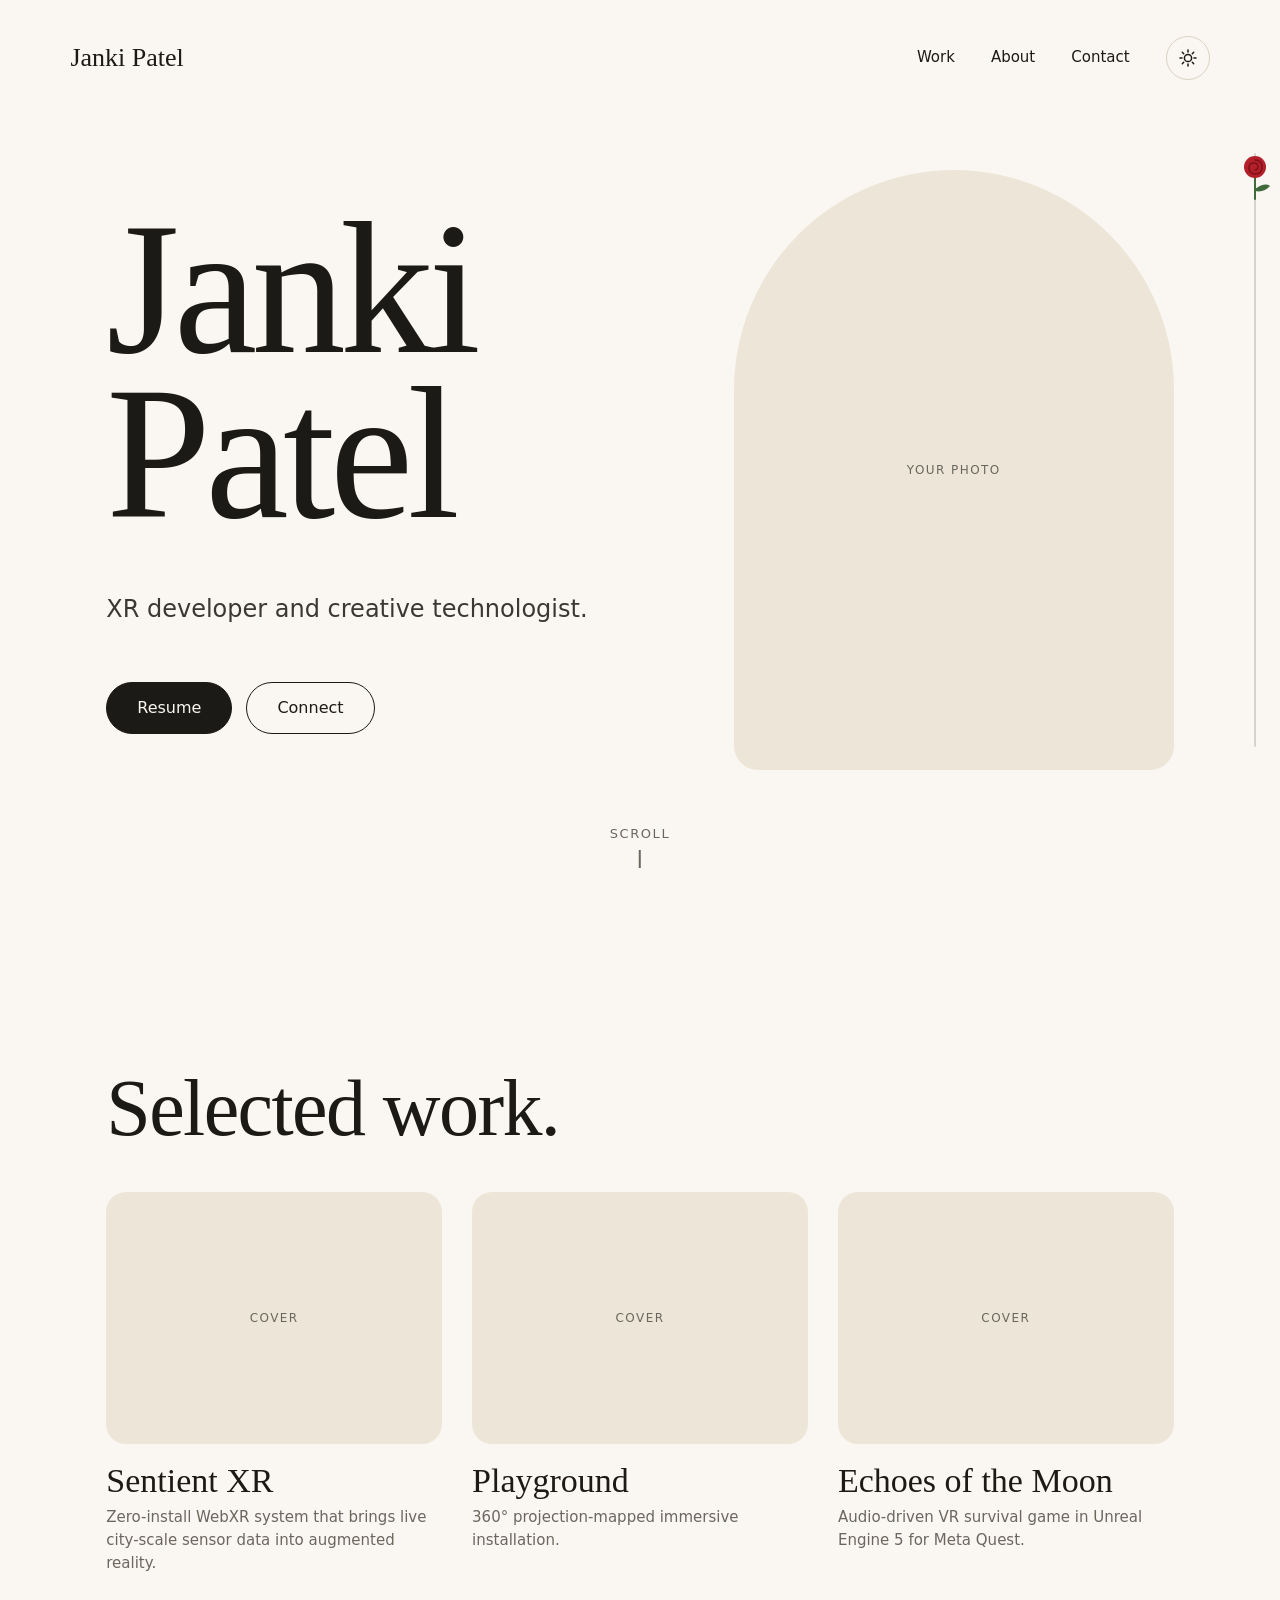
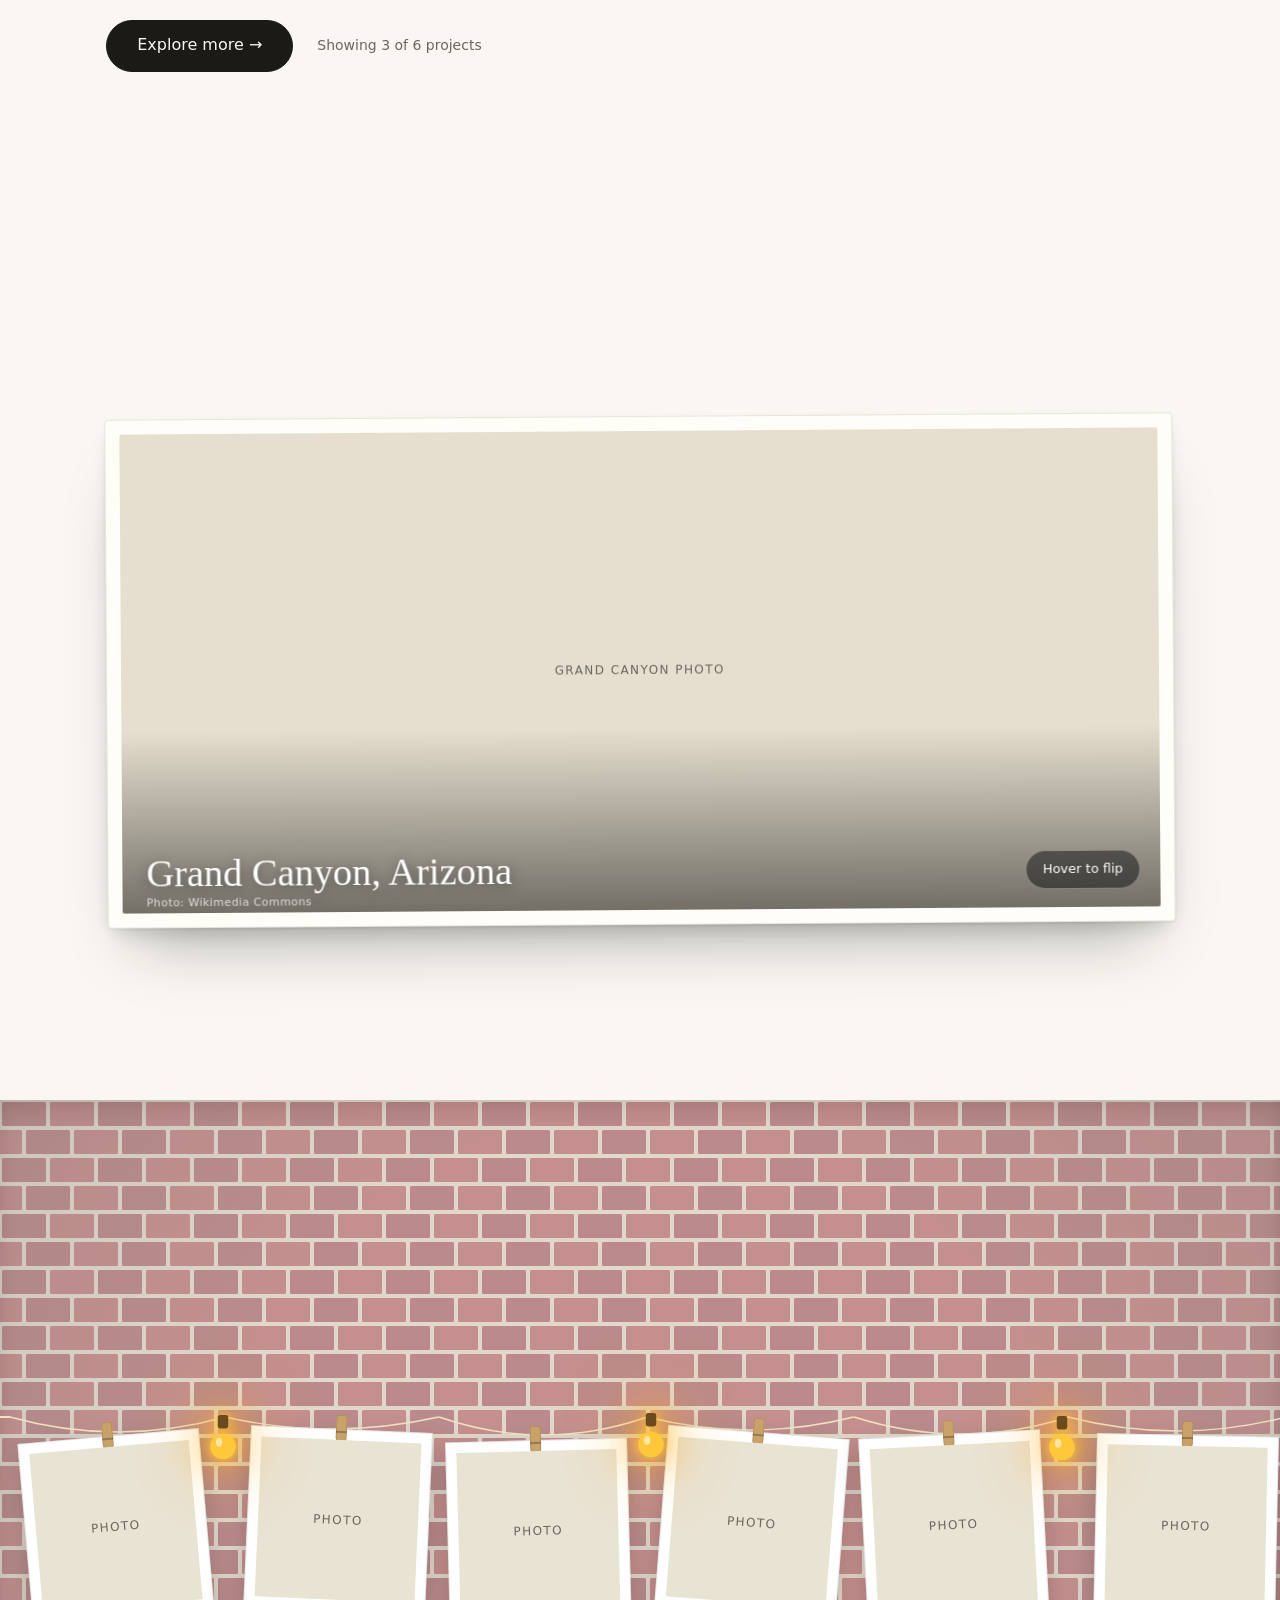
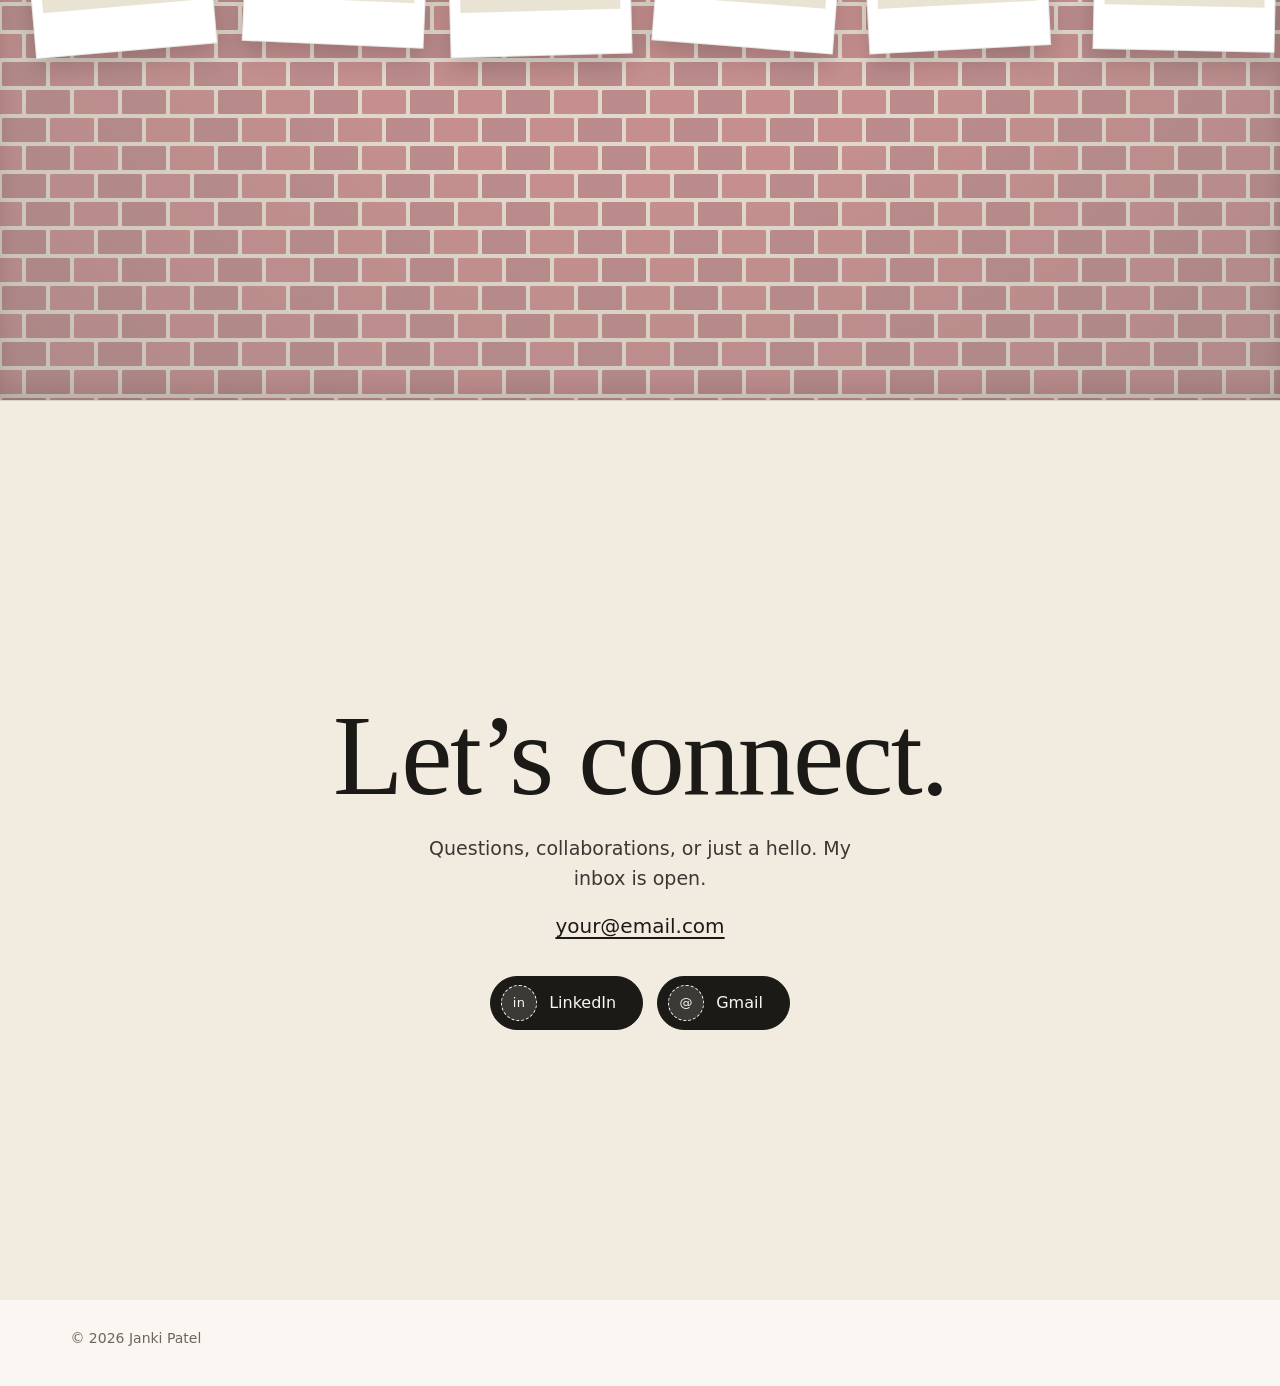
==== index.html @ 687af1cd "Portfolio v1: themes, work, about with experience timeline, contact" ====
<!doctype html>
<html lang="en" class="home-root">
<head>
<meta charset="utf-8">
<meta name="viewport" content="width=device-width, initial-scale=1">
<title>Janki Patel | XR developer and creative technologist</title>
<meta name="description" content="Janki Patel is an XR developer and creative technologist. Selected work in WebXR, AR, VR and immersive installations.">
<meta name="theme-color" content="#FAF7F2">
<meta name="color-scheme" content="light dark">
<meta http-equiv="Content-Security-Policy" content="default-src 'self'; script-src 'self' 'sha256-L0vLn8XIhZDRpUTTY1UAx1QXcjI+GWsI21G0WB/5Mg4='; style-src 'self' 'unsafe-inline' https://fonts.googleapis.com; font-src https://fonts.gstatic.com; img-src 'self' data: https://commons.wikimedia.org https://upload.wikimedia.org; connect-src 'self'; media-src 'self'; object-src 'none'; base-uri 'none'; form-action 'none'">
<meta name="referrer" content="strict-origin-when-cross-origin">
<meta name="robots" content="index, follow, noai, noimageai">
<meta property="og:type" content="website">
<meta property="og:title" content="Janki Patel | XR developer and creative technologist">
<meta property="og:description" content="Janki Patel is an XR developer and creative technologist. Selected work in WebXR, AR, VR and immersive installations.">
<link rel="icon" href="assets/favicon.svg" type="image/svg+xml">
<script>document.documentElement.classList.add('js');try{var t=localStorage.getItem('theme');if(!t)t=matchMedia('(prefers-color-scheme: dark)').matches?'dark':'light';document.documentElement.dataset.theme=t}catch(e){document.documentElement.dataset.theme='light'}</script>
<link rel="preconnect" href="https://fonts.googleapis.com"><link rel="preconnect" href="https://fonts.gstatic.com" crossorigin><link href="https://fonts.googleapis.com/css2?family=Inter:wght@400;500&family=Instrument+Serif:ital@0;1&display=swap" rel="stylesheet">
<link rel="stylesheet" href="css/tokens.css">
<link rel="stylesheet" href="css/base.css">
<link rel="stylesheet" href="css/pages.css">
<link rel="stylesheet" href="css/responsive.css">
</head>
<body class="home-page">
<a class="skip-link" href="#main">Skip to content</a>
<header class="site-header">
  <a class="wordmark wordmark-hide" href="#top">Janki Patel</a>
  <div class="header-right">
    <nav class="nav-links" aria-label="Primary">
      <a href="#work" data-section="work">Work</a>
      <a href="#about" data-section="about">About</a>
      <a href="#contact" data-section="contact">Contact</a>
    </nav>
    <button class="theme-toggle" type="button" data-theme-toggle aria-label="Switch to dark theme"><svg class="i-sun" aria-hidden="true" width="20" height="20" viewBox="0 0 20 20" fill="none" stroke="currentColor" stroke-width="1.5" stroke-linecap="round"><circle cx="10" cy="10" r="3.6"/><path d="M10 2v2M10 16v2M2 10h2M16 10h2M4.3 4.3l1.4 1.4M14.3 14.3l1.4 1.4M4.3 15.7l1.4-1.4M14.3 5.7l1.4-1.4"/></svg><svg class="i-moon" aria-hidden="true" width="20" height="20" viewBox="0 0 20 20" fill="none" stroke="currentColor" stroke-width="1.5" stroke-linejoin="round"><path d="M15.5 12.2A6.6 6.6 0 0 1 7.8 4.5a6.6 6.6 0 1 0 7.7 7.7Z"/></svg></button>
  </div>
</header>
<main id="main">

  <section class="home" id="top">
    <h1 class="display reveal"><span>Janki</span><span>Patel</span></h1>
    <figure class="hero-photo arch ph reveal" data-label="Your photo" style="margin:0;--d:.15s">
      <img src="assets/images/home/portrait.jpg" alt="Portrait of Janki Patel" loading="lazy" decoding="async">
    </figure>
    <p class="tagline reveal" style="--d:.1s">XR developer and creative technologist.</p>
    <div class="actions reveal" style="--d:.2s">
      <a class="btn btn--solid" href="assets/resume.pdf">Resume</a>
      <a class="btn" href="#contact">Connect</a>
    </div>
    <a class="scroll-cue" href="#work" aria-label="Scroll to selected work">Scroll</a>
  </section>

  <section class="home-sec" id="work" aria-labelledby="work-title">
    <div class="reveal">
      <h2 id="work-title" class="display page-title">Selected work.</h2>
    </div>
    <div class="work-grid home-grid">
    <a class="card reveal" style="--d:0.0s" href="projects/sentient-xr.html" data-cat="xr web">
      <div class="card-media ph" data-label="Cover">
        <img src="assets/images/projects/sentient-xr/cover.jpg" alt="" loading="lazy" decoding="async">
        <span class="card-cta">View case study →</span>
      </div>
      <h2 class="card-title">Sentient XR</h2>
      <p class="card-desc">Zero-install WebXR system that brings live city-scale sensor data into augmented reality.</p>
    </a>
    <a class="card reveal" style="--d:0.08s" href="projects/playground.html" data-cat="installation xr">
      <div class="card-media ph" data-label="Cover">
        <img src="assets/images/projects/playground/cover.jpg" alt="" loading="lazy" decoding="async">
        <span class="card-cta">View case study →</span>
      </div>
      <h2 class="card-title">Playground</h2>
      <p class="card-desc">360° projection-mapped immersive installation.</p>
    </a>
    <a class="card reveal" style="--d:0.16s" href="projects/echoes-of-the-moon.html" data-cat="games xr">
      <div class="card-media ph" data-label="Cover">
        <img src="assets/images/projects/echoes-of-the-moon/cover.jpg" alt="" loading="lazy" decoding="async">
        <span class="card-cta">View case study →</span>
      </div>
      <h2 class="card-title">Echoes of the Moon</h2>
      <p class="card-desc">Audio-driven VR survival game in Unreal Engine 5 for Meta Quest.</p>
    </a>
    </div>
    <div class="sec-foot reveal">
      <a class="btn btn--solid" href="work.html">Explore more →</a>
      <span class="sec-note">Showing 3 of 6 projects</span>
    </div>
  </section>

  <section class="home-sec" id="about">
    <div class="reveal">
    <div class="flip" tabindex="0" aria-label="Postcard. Hover or press to flip it over.">
      <div class="flip-inner">
        <div class="flip-face flip-front" aria-hidden="true">
          <div class="front-photo ph" data-label="">
            <img class="light-img" src="assets/images/about/postcard-grand-canyon.jpg" alt="The Grand Canyon at sunrise" loading="lazy" decoding="async" data-fallback="https://commons.wikimedia.org/wiki/Special:FilePath/Grand_Canyon_South_Rim_at_Sunrise.jpg?width=1920"><img class="dark-img" src="assets/images/about/postcard-taj-mahal.jpg" alt="The Taj Mahal at sunset" loading="lazy" decoding="async" data-fallback="https://commons.wikimedia.org/wiki/Special:FilePath/Taj_Mahal_Sunset.jpg?width=1920">
          </div>
          <p class="front-caption"><span class="light-only">Grand Canyon, Arizona</span><span class="dark-only">Taj Mahal, Agra</span></p>
          <p class="front-credit">Photo: Wikimedia Commons</p>
          <p class="flip-hint"><span class="h-hover">Hover to flip</span><span class="h-touch">Tap to flip</span></p>
        </div>
        <article class="flip-face postcard" aria-labelledby="about-title">
          <figure class="postcard-photo ph" data-label="Your photo">
            <img src="assets/images/about/portrait.jpg" alt="Portrait of Janki Patel" loading="lazy" decoding="async">
          </figure>
          <div class="postcard-body">
            <div class="stamp" aria-hidden="true"><div class="stamp-inner"><svg class="scene scene-day" viewBox="0 0 40 52" aria-hidden="true"><rect width="40" height="52" fill="#cfe3ef"/><circle cx="31" cy="11" r="5" fill="#f2b84b"/><g stroke="#f2b84b" stroke-width="1.2" stroke-linecap="round"><path d="M31 2v2M31 18v2M22 11h2M38 11h2M24.6 4.6l1.4 1.4M36 16l1.4 1.4M37.4 4.6L36 6M26 16l-1.4 1.4"/></g><path d="M-2 40 L12 22 L16 25 L22 12 L26 17 L28 15 L42 40 Z" fill="#6f84a8"/><path d="M22 12 L26 17 L28 15 L33 22 L29 21 L26 24 L23 20 L20 23 L16 25 L19 18 Z" fill="#fff"/><path d="M-2 40 L10 28 L18 36 L26 30 L42 42 L42 52 L-2 52 Z" fill="#3c6a45"/><path d="M-2 46 Q10 42 20 46 T42 45 L42 52 L-2 52 Z" fill="#2c5236"/></svg><svg class="scene scene-night" viewBox="0 0 40 52" aria-hidden="true"><rect width="40" height="52" fill="#141b3a"/><circle cx="20" cy="14" r="8" fill="#f4f1e6"/><circle cx="17" cy="12" r="1.6" fill="#dcd8c8"/><circle cx="23" cy="16.5" r="1.2" fill="#dcd8c8"/><circle cx="21" cy="10.5" r="0.9" fill="#dcd8c8"/><g fill="#f4f1e6"><circle cx="5" cy="6" r=".7"/><circle cx="34" cy="8" r=".6"/><circle cx="9" cy="19" r=".5"/><circle cx="35" cy="20" r=".7"/></g><rect y="30" width="40" height="22" fill="#26325e"/><path d="M13 31 L20 31 L27 31 L25 52 L15 52 Z" fill="#f4f1e6" opacity=".18"/><g fill="#0b1020"><path d="M0 31 L0 28 L2 22 L3 28 L3.5 24 L5 18 L6.5 24 L7 28 L9 25 L10 29 L10 31 Z"/><path d="M30 31 L30 27 L32 21 L33 26 L34 22 L36 15 L38 22 L38.5 26 L40 24 L40 31 Z"/><path d="M0 31 H40 V32.5 H0 Z"/></g><path d="M0 44 Q10 42 20 44 T40 43 L40 52 L0 52 Z" fill="#1b2548" opacity=".7"/></svg></div></div>
            <svg class="postmark" viewBox="0 0 100 100" aria-hidden="true" fill="none" stroke="currentColor" stroke-width="1.4"><circle cx="50" cy="50" r="36"/><circle cx="50" cy="50" r="30"/><path d="M-6 42 q8 -7 16 0 t16 0 t16 0 t16 0 t16 0 t16 0 t16 0 t16 0"/><path d="M-6 54 q8 -7 16 0 t16 0 t16 0 t16 0 t16 0 t16 0 t16 0 t16 0"/><path d="M-6 66 q8 -7 16 0 t16 0 t16 0 t16 0 t16 0 t16 0 t16 0 t16 0"/></svg>
            <h2 id="about-title" class="display">A little about me.</h2>
            <p class="body">I'm an XR developer finishing my M.S. in Media Arts &amp; Sciences at Arizona State University this December. Before grad school I spent three and a half years building production software.</p>
            <p class="body">Outside of work I'm usually traveling, taking photos, or listening to something on repeat.</p>
            <div class="postcard-foot">
              <div class="sig-row"><div class="signature" data-label="Your autograph"><img src="assets/images/signature.png" alt="Janki Patel's signature" loading="lazy" decoding="async"></div></div>
              <div class="link-row">
                <a class="resume-link" href="assets/resume.pdf">Resume</a>
                <span class="link-icons"><a class="icon-link" href="https://linkedin.com/in/janki1028" target="_blank" rel="noopener noreferrer" aria-label="LinkedIn (opens in a new tab)" title="LinkedIn"><span class="icon-slot" data-label="in"><img src="assets/icons/linkedin.svg" alt="" data-fallback="assets/icons/linkedin.png"></span></a><a class="icon-link" href="https://mail.google.com/mail/?view=cm&fs=1&to=your@email.com" target="_blank" rel="noopener noreferrer" aria-label="Email (Gmail) (opens in a new tab)" title="Email (Gmail)"><span class="icon-slot" data-label="@"><img src="assets/icons/gmail.svg" alt="" data-fallback="assets/icons/gmail.png"></span></a></span>
              </div>
            </div>
          </div>
        </article>
      </div>
    </div>
    </div>
  </section>

  <section class="home-sec polaroids" id="moments" data-nav="about" aria-label="Photos">
    <div class="pol-line reveal"><div class="pol-cell" style="--gk:18;--gn:58;--r:-5deg;--y:2px;--hang:25.0">
        <svg class="wire" viewBox="0 0 200 54" preserveAspectRatio="none" aria-hidden="true"><path d="M0 10 Q100 40 200 10"/></svg>
        <span class="ext ext-l"></span><span class="ext ext-r"></span>
        <svg class="bulb" style="--bp:0.46;--by:7.6px" viewBox="0 0 20 34" aria-hidden="true"><rect x="6.5" y="0" width="7" height="9" rx="1.6" fill="var(--socket)"/><circle cx="10" cy="21" r="8.5" fill="currentColor"/><ellipse cx="7.4" cy="18.2" rx="2.1" ry="3" fill="#fff" opacity=".55"/></svg>
        <figure class="polaroid"><div class="ph" data-label="Photo"><img src="assets/images/about/travel-1.jpg" alt="" loading="lazy" decoding="async"></div></figure>
      </div>
      <div class="pol-cell" style="--gk:58;--gn:14;--r:2.5deg;--y:-2px;--hang:22.0">
        <svg class="wire" viewBox="0 0 200 54" preserveAspectRatio="none" aria-hidden="true"><path d="M0 10 Q100 34 200 10"/></svg>
        <span class="ext ext-l"></span><span class="ext ext-r"></span>
        
        <figure class="polaroid"><div class="ph" data-label="Photo"><img src="assets/images/about/travel-2.jpg" alt="" loading="lazy" decoding="async"></div></figure>
      </div>
      <div class="pol-cell" style="--gk:14;--gn:46;--r:-1.5deg;--y:3px;--hang:28.0">
        <svg class="wire" viewBox="0 0 200 54" preserveAspectRatio="none" aria-hidden="true"><path d="M0 10 Q100 46 200 10"/></svg>
        <span class="ext ext-l"></span><span class="ext ext-r"></span>
        <svg class="bulb" style="--bp:0.6;--by:5.6px" viewBox="0 0 20 34" aria-hidden="true"><rect x="6.5" y="0" width="7" height="9" rx="1.6" fill="var(--socket)"/><circle cx="10" cy="21" r="8.5" fill="currentColor"/><ellipse cx="7.4" cy="18.2" rx="2.1" ry="3" fill="#fff" opacity=".55"/></svg>
        <figure class="polaroid"><div class="ph" data-label="Photo"><img src="assets/images/about/travel-3.jpg" alt="" loading="lazy" decoding="async"></div></figure>
      </div>
      <div class="pol-cell" style="--gk:46;--gn:10;--r:4.5deg;--y:0px;--hang:23.0">
        <svg class="wire" viewBox="0 0 200 54" preserveAspectRatio="none" aria-hidden="true"><path d="M0 10 Q100 36 200 10"/></svg>
        <span class="ext ext-l"></span><span class="ext ext-r"></span>
        
        <figure class="polaroid"><div class="ph" data-label="Photo"><img src="assets/images/about/photo-1.jpg" alt="" loading="lazy" decoding="async"></div></figure>
      </div>
      <div class="pol-cell" style="--gk:10;--gn:64;--r:-3deg;--y:-2px;--hang:27.0">
        <svg class="wire" viewBox="0 0 200 54" preserveAspectRatio="none" aria-hidden="true"><path d="M0 10 Q100 44 200 10"/></svg>
        <span class="ext ext-l"></span><span class="ext ext-r"></span>
        <svg class="bulb" style="--bp:0.38;--by:9.0px" viewBox="0 0 20 34" aria-hidden="true"><rect x="6.5" y="0" width="7" height="9" rx="1.6" fill="var(--socket)"/><circle cx="10" cy="21" r="8.5" fill="currentColor"/><ellipse cx="7.4" cy="18.2" rx="2.1" ry="3" fill="#fff" opacity=".55"/></svg>
        <figure class="polaroid"><div class="ph" data-label="Photo"><img src="assets/images/about/photo-2.jpg" alt="" loading="lazy" decoding="async"></div></figure>
      </div>
      <div class="pol-cell" style="--gk:64;--gn:18;--r:1.2deg;--y:2px;--hang:24.0">
        <svg class="wire" viewBox="0 0 200 54" preserveAspectRatio="none" aria-hidden="true"><path d="M0 10 Q100 38 200 10"/></svg>
        <span class="ext ext-l"></span><span class="ext ext-r"></span>
        
        <figure class="polaroid"><div class="ph" data-label="Photo"><img src="assets/images/about/photo-3.jpg" alt="" loading="lazy" decoding="async"></div></figure>
      </div>
      </div>
  </section>

  <section class="home-sec contact-band" id="contact"><h2 class="display contact-title">Let&rsquo;s connect.</h2>
      <p class="lede">Questions, collaborations, or just a hello. My inbox is open.</p>
      <a class="email" href="https://mail.google.com/mail/?view=cm&fs=1&to=your@email.com" target="_blank" rel="noopener noreferrer">your@email.com</a>
      <ul class="social-logos" aria-label="Find me online">
        <li><a class="contact-btn" href="https://linkedin.com/in/janki1028" target="_blank" rel="noopener noreferrer" aria-label="LinkedIn (opens in a new tab)"><span class="icon-slot" data-label="in"><img src="assets/icons/linkedin.svg" alt="" data-fallback="assets/icons/linkedin.png"></span><span>LinkedIn</span></a></li>
        <li><a class="contact-btn" href="https://mail.google.com/mail/?view=cm&fs=1&to=your@email.com" target="_blank" rel="noopener noreferrer" aria-label="Gmail (opens in a new tab)"><span class="icon-slot" data-label="@"><img src="assets/icons/gmail.svg" alt="" data-fallback="assets/icons/gmail.png"></span><span>Gmail</span></a></li>
      </ul></section>

</main>
<footer class="site-footer">
  <span>&copy; 2026 Janki Patel</span>
</footer>
<script src="js/images.js" defer></script>
<script src="js/theme.js" defer></script>
<script src="js/cursor.js" defer></script>
<script src="js/scroller.js" defer></script>
<script src="js/responsive.js" defer></script>
<script src="js/home.js" defer></script>
<script src="js/postcard.js" defer></script>
</body>
</html>
---- css/tokens.css ----
/* ==========================================================================
   Design tokens: colours, type, spacing. Change the look of the whole site here.
   Light theme is the default; [data-theme="dark"] overrides it.
   ========================================================================== */
:root {
  color-scheme: light;

  --bg: #faf7f2;
  --bg-soft: #f2ece0;
  --surface: #ede6d8;
  --surface-2: #e4dbc9;
  --ink: #1b1a17;
  --ink-soft: #3a3833;
  --muted: #6b675e;
  --line: #d9d2c3;
  --line-soft: #e6dfd0;
  --accent: #d9a441;
  --accent-strong: #8a5a12;
  --trail: #d9a441;

  --stone: #d8cfbe;
  --stone-dark: #b9ae98;
  --paper: #fffdf8;
  --paper-ink: #1b1a17;
  --paper-muted: #6b675e;

  --shadow: 0 18px 40px rgba(27, 26, 23, 0.14);

  /* postcard + polaroids (paper in light, midnight stock in dark) */
  --card-bg: #fffdf8;
  --card-ink: #1b1a17;
  --card-body: #3a3833;
  --card-muted: #6b675e;
  --card-line: rgba(60, 50, 30, 0.22);
  --card-edge: rgba(60, 50, 30, 0.12);
  --card-photo: #e6dfcf;
  --stamp-bg: #f3ede0;
  --pol-bg: #ffffff;
  --pol-ink: #1b1a17;
  --pol-ph: #e9e3d4;
  --clip: #8a6a3c;
  --wire: rgba(27, 26, 23, 0.55);
  --bulb: #ffc83a;
  --bulb-glow: rgba(255, 170, 20, 0.95);
  --socket: #6b4a1e;

  --serif: "Instrument Serif", Georgia, "Times New Roman", serif;
  --sans: "Inter", system-ui, -apple-system, "Segoe UI", sans-serif;
  --hand: "Caveat", "Bradley Hand", "Segoe Print", cursive;

  --gutter: clamp(20px, 8.3vw, 120px);
  --nav-gutter: clamp(20px, 5.5vw, 80px);
}

[data-theme="dark"] {
  color-scheme: dark;

  --bg: #0b1020;
  --bg-soft: #111832;
  --surface: #151b33;
  --surface-2: #1f2740;
  --ink: #edebe4;
  --ink-soft: #b4b8c9;
  --muted: #a9aec0;
  --line: #2a3150;
  --line-soft: #232a47;
  --accent: #b8c8ff;
  --accent-strong: #b8c8ff;
  --trail: #b8c8ff;

  --stone: #3a4262;
  --stone-dark: #2a3150;

  --shadow: 0 24px 60px rgba(0, 0, 0, 0.5);

  --card-bg: #161d38;
  --card-ink: #edebe4;
  --card-body: #c3c7d6;
  --card-muted: #a9aec0;
  --card-line: rgba(184, 200, 255, 0.24);
  --card-edge: rgba(184, 200, 255, 0.16);
  --card-photo: #1f2740;
  --stamp-bg: #1f2848;
  --pol-bg: #1b2342;
  --pol-ink: #e8e6f0;
  --pol-ph: #2a3150;
  --clip: #8f98c0;
  --wire: rgba(237, 235, 228, 0.5);
  --bulb: #f3f0ff;
  --bulb-glow: rgba(184, 200, 255, 0.95);
  --socket: #8b93b8;
}
---- css/base.css ----
/* ==========================================================================
   Base: reset, typography, header/footer, buttons, placeholders,
   custom cursor, scroll indicator.
   ========================================================================== */
*,
*::before,
*::after { box-sizing: border-box; }

html { -webkit-text-size-adjust: 100%; scroll-behavior: smooth; }

body {
  margin: 0;
  background: var(--bg);
  color: var(--ink);
  font-family: var(--sans);
  font-size: 17px;
  line-height: 1.55;
  -webkit-font-smoothing: antialiased;
  overflow-x: hidden;
}

/* short, smooth cross-fade when the theme is toggled */
html.theme-anim *,
html.theme-anim *::before,
html.theme-anim *::after {
  transition: background-color 0.35s ease, color 0.35s ease, border-color 0.35s ease, fill 0.35s ease, stroke 0.35s ease !important;
}

img, svg { display: block; max-width: 100%; }
/* photos can't be picked up directly: no drag, no long-press save, no "open image in new tab" (the click lands on the box behind) */
img { pointer-events: none; -webkit-user-drag: none; user-select: none; -webkit-user-select: none; -webkit-touch-callout: none; }
a { color: inherit; text-underline-offset: 4px; }
a:hover { color: var(--accent-strong); }
h1, h2, h3, p { margin: 0; }
h1, h2, h3 { font-weight: 400; }
[hidden] { display: none !important; }

:focus-visible { outline: 2px solid var(--accent-strong); outline-offset: 3px; border-radius: 4px; }

.skip-link {
  position: absolute; left: 12px; top: -60px; z-index: 100;
  padding: 10px 16px; border-radius: 8px; background: var(--ink); color: var(--bg);
}
.skip-link:focus { top: 12px; color: var(--bg); }

/* ---------- type helpers ---------- */
.display { font-family: var(--serif); font-weight: 400; letter-spacing: -0.02em; line-height: 1; }
.eyebrow { font-size: 15px; letter-spacing: 0.04em; color: var(--muted); margin-bottom: 14px; }

/* ---------- header ---------- */
.site-header {
  position: absolute; top: 0; left: 0; right: 0; z-index: 30;
  display: flex; align-items: center; justify-content: space-between;
  padding: 36px var(--nav-gutter) 0;
}
.wordmark { font-family: var(--serif); font-size: 26px; text-decoration: none; }
.header-right { display: flex; align-items: center; gap: 36px; }
.nav-links { display: flex; gap: 36px; font-size: 15px; }
.nav-links a { text-decoration: none; padding: 10px 0; }
.nav-links a[aria-current] {
  text-decoration: underline; text-underline-offset: 8px; text-decoration-thickness: 1.5px;
}

.theme-toggle {
  width: 44px; height: 44px; padding: 0; border-radius: 50%;
  border: 1px solid var(--line); background: transparent; color: var(--ink);
  display: grid; place-items: center; cursor: pointer;
  transition: transform 0.25s ease, border-color 0.25s ease;
}
.theme-toggle:hover { transform: rotate(18deg); border-color: var(--ink); }
.theme-toggle .i-moon { display: none; }
[data-theme="dark"] .theme-toggle .i-sun { display: none; }
[data-theme="dark"] .theme-toggle .i-moon { display: block; }

/* ---------- footer ---------- */
.site-footer {
  display: flex; align-items: center; justify-content: space-between; gap: 20px; flex-wrap: wrap;
  padding: 28px var(--nav-gutter) 36px; font-size: 14px; color: var(--muted);
}
.site-footer a { color: var(--muted); text-decoration: none; }
.site-footer a:hover { color: var(--accent-strong); text-decoration: underline; }
.footer-links { display: flex; gap: 26px; flex-wrap: wrap; }

/* ---------- buttons ---------- */
.btn {
  display: inline-flex; align-items: center; min-height: 52px; padding: 0 30px;
  border-radius: 999px; border: 1.5px solid var(--ink);
  font-size: 16px; font-weight: 500; text-decoration: none; color: var(--ink); background: transparent;
  transition: transform 0.2s ease, background-color 0.2s ease;
}
.btn:hover { transform: translateY(-2px); color: var(--ink); }
.btn--solid { background: var(--ink); color: var(--bg); }
.btn--solid:hover { color: var(--bg); }

.chip {
  font: inherit; font-size: 15px; padding: 9px 20px; border-radius: 999px;
  border: 1px solid var(--line); background: transparent; color: var(--ink); cursor: pointer;
}
.chip:hover { border-color: var(--ink); }
.chip[aria-pressed="true"] { background: var(--ink); color: var(--bg); border-color: var(--ink); }

/* ---------- image placeholders ----------
   Drop a real file at the <img> path and it covers the placeholder.
   If the file is missing, the img removes itself and the label shows. */
.ph { position: relative; background: var(--surface); display: grid; place-items: center; overflow: hidden; }
.ph::before {
  content: attr(data-label); font-size: 12px; letter-spacing: 0.12em; text-transform: uppercase; color: var(--muted);
}
.ph > img { position: absolute; inset: 0; width: 100%; height: 100%; object-fit: cover; }

/* ---------- custom cursor + trail (injected by js/cursor.js) ---------- */
.has-custom-cursor, .has-custom-cursor * { cursor: none !important; }
.cursor {
  position: fixed; left: 0; top: 0; width: 0; height: 0; z-index: 9999; pointer-events: none;
  opacity: 0; transition: opacity 0.2s ease;
}
.cursor.is-visible { opacity: 1; }
.cursor svg { position: absolute; left: -30px; top: -30px; width: 60px; height: 60px; max-width: none; overflow: visible; transition: transform 0.15s ease; }
.cursor.is-down svg { transform: scale(0.88); }
.cursor .sun, .cursor .moon { display: none; }
[data-theme="light"] .cursor .sun, :root:not([data-theme]) .cursor .sun { display: block; }
[data-theme="dark"] .cursor .moon { display: block; }

.cursor .sun-rays { transform-box: fill-box; transform-origin: center; transition: transform 0.3s cubic-bezier(0.34, 1.56, 0.64, 1); }
.cursor.is-hot .sun-rays { transform: scale(1.5) rotate(22.5deg); }
.cursor .glow { transition: opacity 0.3s ease, transform 0.3s ease; transform-box: fill-box; transform-origin: center; }
.cursor.is-hot .sun .glow { opacity: 0.32; transform: scale(1.3); }
.cursor .moon-body { transition: fill 0.25s ease; }
.cursor.is-hot .moon .glow { opacity: 0.5; transform: scale(1.5); }
.cursor.is-hot .moon-body { fill: #ffffff; }

#trail { position: fixed; inset: 0; width: 100%; height: 100%; pointer-events: none; z-index: 9998; }

/* ---------- scroll indicator: rose (light) / owl (dark) ---------- */
.scroll-track {
  position: fixed; right: 24px; top: 17vh; bottom: 17vh; width: 2px; border-radius: 2px;
  background: color-mix(in srgb, var(--ink) 16%, transparent); z-index: 40; pointer-events: none;
}
.scroll-thumb { position: absolute; left: 50%; top: 0; width: max-content; will-change: transform; }
.scroll-thumb .tilt { transform-origin: 50% 20%; }
.scroll-thumb svg { overflow: visible; max-width: none; }
.scroll-thumb .rose, .scroll-thumb .owl { display: none; }
[data-theme="light"] .scroll-thumb .rose, :root:not([data-theme]) .scroll-thumb .rose { display: block; }
[data-theme="dark"] .scroll-thumb .owl { display: block; }

/* ---------- small screens ---------- */
@media (max-width: 700px) {
  body { padding-bottom: 72px; }
  .site-header { padding-top: 20px; }
  .header-right { gap: 0; }
  .nav-links {
    position: fixed; left: 0; right: 0; bottom: 0; z-index: 50; gap: 0;
    justify-content: space-around; padding: 8px 20px calc(8px + env(safe-area-inset-bottom));
    background: var(--bg); border-top: 1px solid var(--line);
  }
  .nav-links a { padding: 12px 8px; }
  .scroll-track { right: 10px; top: 14vh; bottom: 14vh; }
  .scroll-thumb svg { transform: scale(0.75); transform-origin: top center; }
  .site-footer { padding-bottom: 28px; }
}

@media (prefers-reduced-motion: reduce) {
  html { scroll-behavior: auto; }
  *, *::before, *::after { animation-duration: 0.01ms !important; animation-iteration-count: 1 !important; transition-duration: 0.01ms !important; }
}
---- css/pages.css ----
/* ==========================================================================
   Page styles: home, work, about, contact, case study.
   ========================================================================== */

/* ---------- shared ---------- */
.page { padding: 130px var(--gutter) 80px; }
.page-title { font-size: clamp(52px, 7vw, 80px); }

/* arched photo frame (home) */
.arch {
  width: 100%; max-width: 440px; aspect-ratio: 11 / 15;
  border-radius: 50% 50% 24px 24px / 36.67% 36.67% 24px 24px;
  background: var(--surface);
}

/* ==========================================================================
   HOME
   ========================================================================== */
.home {
  min-height: 100svh; padding: 120px var(--gutter) 80px;
  display: grid; align-content: center; align-items: center;
  grid-template-columns: minmax(0, 1fr) minmax(260px, 440px);
  grid-template-areas: "name photo" "tag photo" "act photo";
  column-gap: clamp(32px, 6vw, 100px);
}
.home h1 { grid-area: name; align-self: end; font-size: clamp(84px, 14.7vw, 212px); line-height: 0.88; letter-spacing: -0.03em; }
.home h1 span { display: block; }
.home .tagline { grid-area: tag; margin-top: 36px; font-size: clamp(19px, 1.9vw, 24px); color: var(--ink-soft); }
.home .actions { grid-area: act; align-self: start; display: flex; gap: 14px; flex-wrap: wrap; margin-top: 36px; }
.home .hero-photo { grid-area: photo; justify-self: end; width: 100%; }

@media (max-width: 900px) {
  .home { grid-template-columns: 1fr; grid-template-areas: "name" "photo" "tag" "act"; padding-top: 90px; }
  .home h1 { font-size: clamp(84px, 24vw, 140px); }
  .home .hero-photo { justify-self: start; margin-top: 28px; max-width: min(330px, 100%); }
  .home .tagline { margin-top: 24px; }
  .home .actions { margin-top: 24px; }
  .home .wordmark-hide { display: none; }
}

/* ==========================================================================
   HOME SCROLL STORY: hero > work (3) > about > contact
   ========================================================================== */
html.home-root { scroll-snap-type: y proximity; }
.home { position: relative; scroll-snap-align: start; }
.home-sec { scroll-snap-align: start; min-height: 100svh; padding: 110px var(--gutter) 70px; display: flex; flex-direction: column; justify-content: center; }
.home-page .site-header { position: fixed; transition: background-color 0.3s ease, padding 0.3s ease, border-color 0.3s ease; border-bottom: 1px solid transparent; padding-bottom: 0; }
.home-page .site-header.is-stuck {
  padding-top: 14px; padding-bottom: 14px; border-bottom-color: var(--line-soft);
  background: color-mix(in srgb, var(--bg) 86%, transparent); -webkit-backdrop-filter: blur(12px); backdrop-filter: blur(12px);
}
/* every other page gets the same sticky header (js/responsive.js toggles .is-stuck) */
body:not(.home-page) .site-header { position: fixed; transition: background-color 0.3s ease, padding 0.3s ease, border-color 0.3s ease; border-bottom: 1px solid transparent; padding-bottom: 0; }
body:not(.home-page) .site-header.is-stuck {
  padding-top: 14px; padding-bottom: 14px; border-bottom-color: var(--line-soft);
  background: color-mix(in srgb, var(--bg) 86%, transparent); -webkit-backdrop-filter: blur(12px); backdrop-filter: blur(12px);
}
.home-page .wordmark-hide { display: block; opacity: 0; pointer-events: none; transition: opacity 0.3s ease; }
.home-page .site-header.is-stuck .wordmark-hide { opacity: 1; pointer-events: auto; }
.sec-foot { margin-top: 44px; display: flex; align-items: center; gap: 24px; flex-wrap: wrap; }
.sec-foot--center { justify-content: center; margin-top: 56px; }
.sec-note { font-size: 14px; color: var(--muted); }
.contact-title { font-size: clamp(76px, 10.4vw, 150px); line-height: 0.95; }
.contact-side { padding-top: 56px; }
.scroll-cue {
  position: absolute; left: 50%; bottom: 26px; transform: translateX(-50%); padding: 8px 14px 30px;
  font-size: 13px; letter-spacing: 0.12em; text-transform: uppercase; color: var(--muted); text-decoration: none;
}
.scroll-cue::after {
  content: ""; position: absolute; left: 50%; bottom: 6px; width: 1.5px; height: 18px; margin-left: -0.75px;
  background: currentColor; transform-origin: top; animation: cue 2.2s ease-in-out infinite;
}
@keyframes cue { 0% { transform: scaleY(0); opacity: 0; } 40% { opacity: 1; } 100% { transform: scaleY(1); opacity: 0; } }

.js .reveal { opacity: 0; transform: translateY(28px); transition: opacity 0.9s cubic-bezier(0.2, 0.7, 0.2, 1) var(--d, 0s), transform 0.9s cubic-bezier(0.2, 0.7, 0.2, 1) var(--d, 0s); }
.js .reveal.in { opacity: 1; transform: none; }
@media (prefers-reduced-motion: reduce) { .js .reveal { opacity: 1; transform: none; transition: none; } .scroll-cue::after { animation: none; opacity: 0.6; } }
@media (max-width: 700px) { .home-page .site-header { padding-top: 16px; } .scroll-cue { display: none; } .contact-side { padding-top: 0; } .home-sec { padding-top: 90px; } }

/* ==========================================================================
   WORK
   ========================================================================== */
.filters { display: flex; gap: 10px; flex-wrap: wrap; margin: 28px 0 44px; }
.work-grid { display: grid; grid-template-columns: repeat(3, minmax(0, 1fr)); gap: 44px 30px; }
.card { display: block; text-decoration: none; color: inherit; }
.card:hover { color: inherit; }
.card-media { aspect-ratio: 4 / 3; border-radius: 20px; transition: transform 0.3s ease, box-shadow 0.3s ease; }
.card:hover .card-media, .card:focus-visible .card-media { transform: translateY(-6px); box-shadow: var(--shadow); }
.card-cta {
  position: absolute; left: 16px; bottom: 16px; padding: 8px 16px; border-radius: 999px;
  background: var(--ink); color: var(--bg); font-size: 13px; opacity: 0; transform: translateY(6px);
  transition: opacity 0.25s ease, transform 0.25s ease;
}
.card:hover .card-cta, .card:focus-visible .card-cta { opacity: 1; transform: none; }
.badge {
  position: absolute; right: 16px; top: 16px; padding: 5px 14px; border-radius: 999px;
  border: 1px solid var(--ink); font-size: 12px; background: var(--bg);
}
.card-title { font-family: var(--serif); font-size: 34px; line-height: 1.1; margin-top: 18px; }
.card-desc { margin-top: 6px; font-size: 15px; color: var(--muted); min-height: 3em; }

@media (max-width: 1000px) { .work-grid { grid-template-columns: repeat(2, minmax(0, 1fr)); } }
@media (max-width: 640px) { .work-grid { grid-template-columns: 1fr; } .card-desc { min-height: 0; } }

/* ==========================================================================
   ABOUT: flip postcard (landmark photo front, you on the back) + polaroids
   Front: Grand Canyon in light theme, Taj Mahal in dark theme.
   Hover (or tap on touch, or keyboard focus) flips it to your photo + message.
   ========================================================================== */
.about { padding: 130px var(--gutter) 40px; }

.flip { position: relative; max-width: 1120px; margin: 0 auto; perspective: 1800px; transform: rotate(-0.4deg); }
.flip-inner { display: grid; transform-style: preserve-3d; transition: transform 0.9s cubic-bezier(0.65, 0, 0.35, 1); will-change: transform; }
.flip-face { grid-area: 1 / 1; -webkit-backface-visibility: hidden; backface-visibility: hidden; border-radius: 4px; }
.flip-back, .postcard.flip-face { transform: rotateY(180deg); }
/* the side facing away is hidden at the half-turn, so nothing ever shows mirrored */
.flip-front, .postcard.flip-face { -webkit-backface-visibility: hidden; backface-visibility: hidden; }
.flip-front *, .postcard.flip-face * { -webkit-backface-visibility: hidden; backface-visibility: hidden; }
@media (hover: hover) { .flip:hover .flip-inner { transform: rotateY(180deg); } }
.flip:focus-within .flip-inner, .flip.is-flipped .flip-inner { transform: rotateY(180deg); }
/* belt and braces for Safari: hide whichever face points away, switching at the edge-on moment (no opacity: it would flatten the 3D turn) */
.flip-front { visibility: visible; transition: visibility 0s linear 0.45s; }
.postcard.flip-face { visibility: hidden; transition: visibility 0s linear 0.45s; }
@media (hover: hover) { .flip:hover .flip-front { visibility: hidden; } .flip:hover .postcard.flip-face { visibility: visible; } }
.flip:focus-within .flip-front, .flip.is-flipped .flip-front { visibility: hidden; }
.flip:focus-within .postcard.flip-face, .flip.is-flipped .postcard.flip-face { visibility: visible; }
.flip:focus-visible { outline-offset: 8px; }

/* front */
.flip-front {
  position: relative; padding: 14px; background: var(--card-bg); border: 1px solid var(--card-edge);
  box-shadow: 0 1px 2px rgba(27, 26, 23, 0.08), 0 10px 20px -8px rgba(27, 26, 23, 0.2), 0 40px 60px -30px rgba(27, 26, 23, 0.35);
}
.front-photo { position: absolute; inset: 14px; border-radius: 2px; background: var(--card-photo); }
.front-photo.ph::before { content: "Grand Canyon photo"; color: var(--card-muted); }
[data-theme="dark"] .front-photo.ph::before { content: "Taj Mahal photo"; }
.front-photo::after { content: ""; position: absolute; inset: auto 0 0 0; height: 38%; background: linear-gradient(transparent, rgba(0, 0, 0, 0.5)); pointer-events: none; }
.front-photo .dark-img { display: none; }
[data-theme="dark"] .front-photo .light-img { display: none; }
[data-theme="dark"] .front-photo .dark-img { display: block; }
.light-only { display: inline; } .dark-only { display: none; }
[data-theme="dark"] .light-only { display: none; } [data-theme="dark"] .dark-only { display: inline; }
.front-caption { position: absolute; left: 38px; bottom: 34px; z-index: 2; font-family: var(--serif); font-size: clamp(26px, 3vw, 40px); line-height: 1; color: #fff; text-shadow: 0 2px 14px rgba(0, 0, 0, 0.45); }
.front-credit { position: absolute; left: 38px; bottom: 16px; z-index: 2; font-size: 11px; letter-spacing: 0.04em; color: rgba(255, 255, 255, 0.75); }
.flip-hint { position: absolute; right: 34px; bottom: 32px; z-index: 2; padding: 8px 16px; border-radius: 999px; font-size: 13px; color: #fff; background: rgba(0, 0, 0, 0.45); border: 1px solid rgba(255, 255, 255, 0.35); }
.flip-hint .h-touch { display: none; }
@media (hover: none) { .flip-hint .h-hover { display: none; } .flip-hint .h-touch { display: inline; } }

/* back: the postcard */
.postcard {
  position: relative; color: var(--card-ink);
  display: grid; grid-template-columns: minmax(0, 5fr) minmax(0, 8fr);
  background-color: var(--card-bg);
  background-image: var(--card-texture);
  --card-texture: url("data:image/svg+xml;utf8,<svg xmlns='http://www.w3.org/2000/svg' width='220' height='220'><filter id='n'><feTurbulence type='fractalNoise' baseFrequency='.85' numOctaves='2' stitchTiles='stitch'/><feColorMatrix values='0 0 0 0 .45  0 0 0 0 .38  0 0 0 0 .25  0 0 0 .08 0'/></filter><rect width='100%' height='100%' filter='url(%23n)'/></svg>");
  border: 1px solid var(--card-edge);
  box-shadow: 0 1px 2px rgba(27, 26, 23, 0.08), 0 10px 20px -8px rgba(27, 26, 23, 0.2), 0 40px 60px -30px rgba(27, 26, 23, 0.35);
}
[data-theme="dark"] .postcard {
  --card-texture: linear-gradient(160deg, #1b2347 0%, #131a35 100%);
  box-shadow: 0 1px 2px rgba(0, 0, 0, 0.4), 0 12px 24px -10px rgba(0, 0, 0, 0.6), 0 40px 70px -30px rgba(0, 0, 0, 0.8);
}
[data-theme="dark"] .flip-front { box-shadow: 0 12px 24px -10px rgba(0, 0, 0, 0.6), 0 40px 70px -30px rgba(0, 0, 0, 0.8); }
.postcard-photo { margin: 18px; min-height: 440px; border-radius: 2px; background: var(--card-photo); box-shadow: inset 0 0 0 1px var(--card-edge); }
.postcard-photo.ph::before { color: var(--card-muted); }
.postcard-body { position: relative; padding: 38px 44px 30px 36px; border-left: 1px solid var(--card-line); display: flex; flex-direction: column; }
.postcard .eyebrow { color: var(--card-muted); margin-bottom: 18px; }
.postcard h1, .postcard h2 { font-size: clamp(42px, 4.8vw, 66px); padding-right: 96px; }
.postcard .body { margin-top: 20px; max-width: 560px; font-size: 18px; line-height: 1.65; color: var(--card-body); }
.postcard a { color: var(--card-ink); }
.postcard a:hover { color: var(--accent-strong); }
.postcard-foot { margin-top: auto; padding-top: 32px; display: flex; justify-content: space-between; align-items: flex-end; gap: 24px; flex-wrap: wrap; }

/* autograph slot: drop a transparent PNG of your signature at assets/images/signature.png */
.signature { position: relative; width: 190px; height: 70px; display: grid; place-items: center; border: 1px dashed var(--card-line); border-radius: 4px; }
.signature::before { content: attr(data-label); font-size: 11px; letter-spacing: 0.12em; text-transform: uppercase; color: var(--card-muted); }
.signature > img { position: absolute; inset: 0; width: 100%; height: 100%; object-fit: contain; background: var(--card-bg); }
[data-theme="dark"] .signature > img { filter: invert(1); }

.address { list-style: none; margin: 0; padding: 0; width: min(100%, 250px); font-size: 15px; }
.address li { border-bottom: 1px solid var(--card-line); padding: 8px 0 6px; min-height: 40px; display: flex; align-items: center; gap: 6px; }
.address a { text-decoration: none; }
.address-icons { gap: 12px; }
.address a:hover { text-decoration: underline; }

.stamp { position: absolute; top: 28px; right: 34px; width: 80px; height: 100px; padding: 6px; background: var(--stamp-bg); color: var(--card-ink); outline: 2px dotted var(--card-line); outline-offset: 2px; }
.stamp-inner { width: 100%; height: 100%; overflow: hidden; border: 1px solid var(--card-line); display: grid; place-items: center; }
.stamp .scene { display: none; width: 100%; height: 100%; max-width: none; }
[data-theme="light"] .stamp .scene-night, :root:not([data-theme]) .stamp .scene-night { display: block; }
[data-theme="dark"] .stamp .scene-day { display: block; }
.postmark { position: absolute; top: 26px; right: 86px; width: 84px; height: 84px; opacity: 0.32; transform: rotate(-14deg); color: var(--card-muted); pointer-events: none; }

@media (max-width: 900px) {
  .about { padding-top: 100px; }
  .flip { transform: none; }
  .postcard { grid-template-columns: 1fr; }
  .postcard-photo { min-height: 0; aspect-ratio: 4 / 3; margin: 14px 14px 0; }
  .postcard-body { border-left: 0; padding: 28px 24px 24px; }
  .postcard h1, .postcard h2 { padding-right: 84px; }
  .stamp { top: 20px; right: 24px; }
  .postmark { top: 16px; right: 72px; }
}

/* polaroids on a string of lights: full-bleed wire, hung by hand */
.polaroids { padding: 70px 0 90px; overflow-x: clip; }
.home-sec.polaroids { align-content: center; padding-left: 0; padding-right: 0; }
.pol-line { --u: min(1px, 0.0694vw); display: flex; justify-content: center; align-items: flex-start; width: 100%; }
.pol-cell {
  --gl: calc(var(--gk) * var(--u)); --gr: calc(var(--gn) * var(--u));
  position: relative; flex: none; width: min(210px, 14.2vw); margin-left: var(--gl);
  padding-top: calc(var(--hang) * 1px + 2px); padding-bottom: 20px;
}
.wire { max-width: none; position: absolute; top: 0; left: calc(var(--gl) / -2); width: calc(100% + var(--gl) / 2 + var(--gr) / 2); height: 54px; overflow: visible; }
.wire path { fill: none; stroke: var(--wire); stroke-width: 1.4; vector-effect: non-scaling-stroke; }
/* the wire runs off both edges of the screen */
.ext { position: absolute; top: 9.3px; height: 1.4px; width: 100vw; background: var(--wire); display: none; }
.pol-cell:first-child .ext-l { display: block; right: calc(100% + var(--gl) / 2); }
.pol-cell:last-child .ext-r { display: block; left: calc(100% + var(--gr) / 2); }
.bulb {
  position: absolute; top: var(--by); left: calc(100% + var(--gr) * var(--bp)); width: 30px; height: 51px; margin-left: -15px; z-index: 2;
  color: var(--bulb); filter: drop-shadow(0 0 6px var(--bulb)) drop-shadow(0 0 16px var(--bulb-glow)) drop-shadow(0 0 34px var(--bulb-glow)); animation: bulb-glow 3.8s ease-in-out infinite; animation-delay: calc(var(--bp) * -9s);
}
@keyframes bulb-glow { 0%, 100% { opacity: 0.88; } 50% { opacity: 1; } }
.polaroid {
  position: relative; margin: 0; width: 100%; padding: 10px 10px 44px; background: var(--pol-bg); color: var(--pol-ink);
  border: 1px solid var(--card-edge); box-shadow: 0 10px 26px rgba(0, 0, 0, 0.18);
  transform-origin: 50% 0; transform: translateY(var(--y, 0px)) rotate(var(--r, 0deg));
  transition: transform 0.45s cubic-bezier(0.34, 1.56, 0.64, 1), box-shadow 0.3s ease;
}
[data-theme="dark"] .polaroid { box-shadow: 0 14px 30px rgba(0, 0, 0, 0.55); }
/* little wooden peg holding each photo to the wire */
.polaroid::before { content: ""; position: absolute; left: 50%; top: -15px; width: 11px; height: 26px; margin-left: -5.5px; border-radius: 3px; background: var(--clip); box-shadow: inset 0 0 0 1px rgba(0, 0, 0, 0.12); }
.polaroid::after { content: ""; position: absolute; left: 50%; top: 1px; width: 11px; height: 1.5px; margin-left: -5.5px; background: rgba(0, 0, 0, 0.25); }
.polaroid .ph { aspect-ratio: 1; background: var(--pol-ph); }
.polaroid .ph::before { color: var(--card-muted); }
.polaroid:hover { transform: translateY(var(--y, 0px)) rotate(0deg) scale(1.05); box-shadow: 0 20px 40px rgba(0, 0, 0, 0.3); z-index: 5; }

/* tablet / phone: rows of 3, then 2, each row strung edge to edge */
@media (max-width: 900px) {
  .pol-line { display: grid; grid-template-columns: repeat(3, minmax(0, 1fr)); column-gap: 30px; row-gap: 26px; padding: 0 var(--nav-gutter); }
  .pol-cell { --gl: 30px; --gr: 30px; width: auto; margin-left: 0; }
  .pol-cell .ext { display: none; }
  .pol-cell:nth-child(3n + 1) .ext-l { display: block; right: calc(100% + 15px); }
  .pol-cell:nth-child(3n) .ext-r { display: block; left: calc(100% + 15px); }
  .bulb { top: 6px; left: calc(100% + 15px); }
  .pol-cell:nth-child(3) .bulb { display: none; }
}
@media (max-width: 560px) {
  .pol-line { grid-template-columns: repeat(2, minmax(0, 1fr)); }
  .pol-cell .ext { display: none; }
  .pol-cell:nth-child(2n + 1) .ext-l { display: block; right: calc(100% + 15px); }
  .pol-cell:nth-child(2n) .ext-r { display: block; left: calc(100% + 15px); }
  .pol-cell:nth-child(3) .bulb { display: block; }
  .pol-cell:nth-child(3n) .ext-r { display: none; }
  .pol-cell:nth-child(2n) .ext-r { display: block; }
}
@media (prefers-reduced-motion: reduce) { .bulb { animation: none; } }

/* ==========================================================================
   CONTACT: a single centred, footer-style band + logo slots
   ========================================================================== */
.contact-band {
  display: flex; flex-direction: column; align-items: center; justify-content: center; text-align: center;
  padding: 110px var(--gutter) 80px; background: var(--bg-soft); border-top: 1px solid var(--line);
}
.contact-page .contact-band, .home-sec.contact-band { min-height: 100svh; }
.contact-title { font-size: clamp(64px, 9vw, 132px); line-height: 0.95; }
.contact-band .lede { margin-top: 24px; max-width: 460px; font-size: 19px; line-height: 1.55; color: var(--ink-soft); }
.contact-band .email { margin-top: 18px; font-size: 20px; }
.social-logos { list-style: none; display: flex; gap: 18px; margin: 34px 0 0; padding: 0; }

.icon-link { display: inline-grid; place-items: center; border-radius: 50%; text-decoration: none; transition: transform 0.2s ease; }
.icon-link:hover { transform: translateY(-2px); }
/* placeholder: drop assets/icons/linkedin.svg and assets/icons/gmail.svg and they replace the dashed circles */
.icon-slot { --s: 56px; position: relative; display: grid; place-items: center; width: var(--s); height: var(--s); border: 1px dashed var(--slot-line, var(--line)); border-radius: 50%; color: var(--muted); overflow: hidden; }
.icon-slot::before { content: attr(data-label); font-size: 13px; letter-spacing: 0.04em; }
.icon-slot > img { position: absolute; inset: 0; width: 100%; height: 100%; object-fit: contain; }
.icon-slot:has(> img) { border-color: transparent; }
.icon-slot:has(> img)::before { display: none; }
.postcard .icon-slot { --s: 34px; --slot-line: var(--card-line); color: var(--card-muted); }

/* ==========================================================================
   CASE STUDY
   ========================================================================== */
.back-link { display: inline-block; margin-bottom: 28px; font-size: 15px; color: var(--muted); text-decoration: none; }
.back-link:hover { color: var(--ink); }
.cs-title { font-size: clamp(60px, 9vw, 96px); }
.cs-summary { margin-top: 18px; max-width: 760px; font-size: 22px; line-height: 1.5; color: var(--ink-soft); }
.cs-meta { margin-top: 44px; display: grid; grid-template-columns: repeat(4, minmax(0, 1fr)); gap: 20px; border-top: 1px solid var(--line); border-bottom: 1px solid var(--line); padding: 20px 0 22px; }
.cs-meta dt { font-size: 13px; letter-spacing: 0.06em; color: var(--muted); text-transform: uppercase; }
.cs-meta dd { margin: 8px 0 0; font-size: 17px; }
.cs-hero { margin-top: 48px; aspect-ratio: 1200 / 560; border-radius: 24px; }

.cs-section { margin-top: 0; padding: 40px 0 56px; border-top: 1px solid var(--line); display: grid; grid-template-columns: 280px minmax(0, 1fr); gap: 0 60px; align-items: start; }
.cs-hero + .cs-section { margin-top: 56px; }
.cs-section > h2 { font-size: 15px; font-weight: 500; letter-spacing: 0.04em; color: var(--muted); font-family: var(--sans); }
.cs-body { max-width: 860px; }
.cs-lead { font-family: var(--serif); font-size: clamp(26px, 2.6vw, 34px); line-height: 1.25; max-width: 760px; }
.cs-text { margin-top: 18px; max-width: 700px; font-size: 17px; line-height: 1.6; color: var(--muted); }
.cs-list { list-style: none; margin: 0; padding: 0; max-width: 760px; font-size: 19px; line-height: 1.5; }
.cs-list li { padding: 14px 0; border-top: 1px solid var(--line-soft); }
.cs-list li:first-child { padding-top: 0; border-top: 0; }
.cs-tech { display: flex; flex-direction: column; gap: 28px; max-width: 800px; }
.cs-tech-item { display: grid; grid-template-columns: 56px 1fr; gap: 0 12px; }
.cs-tech-item .num { font-size: 14px; color: #b3202a; padding-top: 10px; }
[data-theme="dark"] .cs-tech-item .num { color: var(--accent); }
.cs-tech-item h3 { font-family: var(--serif); font-size: 30px; line-height: 1.2; }
.cs-tech-item p { margin-top: 6px; font-size: 16px; line-height: 1.55; color: var(--muted); }
.cs-cards { display: grid; grid-template-columns: repeat(2, minmax(0, 1fr)); gap: 20px; }
.cs-card { padding: 24px; border-radius: 20px; background: var(--bg-soft); }
.cs-card small { display: block; font-size: 13px; letter-spacing: 0.06em; color: var(--muted); text-transform: uppercase; }
.cs-card h3 { margin-top: 8px; font-family: var(--serif); font-size: 26px; line-height: 1.2; }
.cs-card small + p, .cs-card h3 + small { margin-top: 14px; }
.cs-card p { margin-top: 6px; font-size: 15px; line-height: 1.5; }
.cs-stats { display: grid; grid-template-columns: repeat(3, minmax(0, 1fr)); gap: 20px; }
.cs-stats strong { display: block; font-family: var(--serif); font-weight: 400; font-size: 56px; line-height: 1; }
.cs-stats span { display: block; margin-top: 8px; font-size: 15px; color: var(--muted); }
.cs-links { margin-top: 28px; font-size: 16px; color: var(--muted); }
.cs-credits { display: grid; grid-template-columns: repeat(3, minmax(0, 1fr)); gap: 20px; font-size: 16px; line-height: 1.6; }
.cs-credits small { display: block; font-size: 13px; letter-spacing: 0.06em; color: var(--muted); text-transform: uppercase; }

.cs-gallery { display: block; border-top: 1px solid var(--line); padding: 40px 0 56px; }
.cs-gallery-head { display: flex; justify-content: space-between; align-items: baseline; gap: 16px; margin-bottom: 28px; flex-wrap: wrap; }
.cs-gallery-head h2 { font-size: 15px; font-weight: 500; letter-spacing: 0.04em; color: var(--muted); font-family: var(--sans); }
.cs-gallery-head span { font-size: 14px; color: var(--muted); }

.cs-next { display: block; padding: 40px 0 20px; border-top: 1px solid var(--line); text-decoration: none; }
.cs-next small { display: block; font-size: 15px; letter-spacing: 0.04em; color: var(--muted); }
.cs-next strong { display: block; margin-top: 14px; font-family: var(--serif); font-weight: 400; font-size: clamp(56px, 8.3vw, 120px); line-height: 1; letter-spacing: -0.02em; }
.cs-next:hover { color: inherit; }
.cs-next:hover strong { text-decoration: underline; text-decoration-thickness: 3px; text-underline-offset: 10px; }

@media (max-width: 900px) {
  .cs-meta { grid-template-columns: repeat(2, minmax(0, 1fr)); }
  .cs-section { grid-template-columns: 1fr; gap: 20px 0; }
  .cs-cards, .cs-stats, .cs-credits { grid-template-columns: 1fr; }
}

/* ==========================================================================
   AUTO-SCROLLING TILTED GALLERY (js/gallery.js fills the rows)
   Change the tilt per project: <div class="band" style="--tilt: -12deg">
   ========================================================================== */
.band {
  --tilt: -27deg; --s: 1;
  position: relative; width: 100%; height: clamp(340px, 48vw, 600px);
  overflow: hidden; border-radius: 28px; background: var(--bg); isolation: isolate;
}
.band-stage {
  position: absolute; left: 50%; top: 50%; width: 2400px; height: 1400px;
  transform: translate(-50%, -50%) rotate(var(--tilt)) scale(var(--s));
  display: flex; flex-direction: column; justify-content: center; gap: 16px;
}
.band-row { display: flex; width: max-content; animation: band-slide var(--dur, 70s) linear infinite; will-change: transform; }
.band-row:nth-child(even) { animation-direction: reverse; }
.band-tile { flex: none; width: var(--w, 260px); height: 280px; margin-right: 16px; border-radius: 22px; }
@keyframes band-slide { to { transform: translateX(-50%); } }
@media (max-width: 700px) { .band { --s: 0.7; border-radius: 20px; } }
@media (prefers-reduced-motion: reduce) { .band-row { animation: none; } }

/* spacing between a section heading and its card grid on the home page */
.home-grid { margin-top: 44px; }

/* contact: logo buttons */
.social-logos { gap: 14px; flex-wrap: wrap; justify-content: center; }
.contact-btn { display: inline-flex; align-items: center; gap: 12px; min-height: 52px; padding: 8px 26px 8px 10px; border-radius: 999px; border: 1px solid var(--ink); background: var(--ink); color: var(--bg); font-size: 16px; font-weight: 500; text-decoration: none; transition: transform 0.2s ease, box-shadow 0.2s ease; }
.contact-btn:hover { transform: translateY(-2px); box-shadow: 0 10px 24px rgba(0, 0, 0, 0.22); color: var(--bg); }
.contact-btn .icon-slot { --s: 36px; --slot-line: currentColor; color: inherit; background: rgba(255, 255, 255, 0.14); }

/* brick wall behind the polaroids (wall layer at 50% opacity) */
.polaroids { position: relative; isolation: isolate; --wire: #f1e3c4; --clip: #c9a26a; box-shadow: inset 0 18px 30px -12px rgba(0,0,0,.2), inset 0 -18px 30px -12px rgba(0,0,0,.18); }
.polaroids::before { content: ""; position: absolute; inset: 0; z-index: -1; pointer-events: none; opacity: .5; background: radial-gradient(ellipse at 50% 40%, transparent 45%, rgba(0,0,0,.28) 100%), url("data:image/svg+xml,%3Csvg xmlns=%22http://www.w3.org/2000/svg%22 width=%2296%22 height=%2256%22%3E%3Crect width=%2296%22 height=%2256%22 fill=%22%23c9b9a6%22/%3E%3Crect x=%222%22 y=%222%22 width=%2244%22 height=%2224%22 rx=%221.5%22 fill=%22%237d2226%22/%3E%3Crect x=%2250%22 y=%222%22 width=%2244%22 height=%2224%22 rx=%221.5%22 fill=%22%238f2a2d%22/%3E%3Crect x=%22-22%22 y=%2230%22 width=%2244%22 height=%2224%22 rx=%221.5%22 fill=%22%238f2a2d%22/%3E%3Crect x=%2226%22 y=%2230%22 width=%2244%22 height=%2224%22 rx=%221.5%22 fill=%22%237d2226%22/%3E%3Crect x=%2274%22 y=%2230%22 width=%2244%22 height=%2224%22 rx=%221.5%22 fill=%22%238f2a2d%22/%3E%3C/svg%3E") 0 0 / 96px 56px #8f2a2d; }
[data-theme="dark"] .polaroids { --wire: #b9acff; --clip: #8a82b8; --bulb: #c7b6ff; --bulb-glow: rgba(124, 92, 255, 0.95); box-shadow: inset 0 18px 30px -12px rgba(60,50,30,.2), inset 0 -18px 30px -12px rgba(60,50,30,.18); }
[data-theme="dark"] .polaroids::before { background: radial-gradient(ellipse at 50% 40%, transparent 45%, rgba(0,0,0,.28) 100%), url("data:image/svg+xml,%3Csvg xmlns=%22http://www.w3.org/2000/svg%22 width=%2296%22 height=%2256%22%3E%3Crect width=%2296%22 height=%2256%22 fill=%22%23cfc5ae%22/%3E%3Crect x=%222%22 y=%222%22 width=%2244%22 height=%2224%22 rx=%221.5%22 fill=%22%23e6dcc6%22/%3E%3Crect x=%2250%22 y=%222%22 width=%2244%22 height=%2224%22 rx=%221.5%22 fill=%22%23f1e9d8%22/%3E%3Crect x=%22-22%22 y=%2230%22 width=%2244%22 height=%2224%22 rx=%221.5%22 fill=%22%23f1e9d8%22/%3E%3Crect x=%2226%22 y=%2230%22 width=%2244%22 height=%2224%22 rx=%221.5%22 fill=%22%23e6dcc6%22/%3E%3Crect x=%2274%22 y=%2230%22 width=%2244%22 height=%2224%22 rx=%221.5%22 fill=%22%23f1e9d8%22/%3E%3C/svg%3E") 0 0 / 96px 56px #f1e9d8; }

/* postcard footer: autograph on line 1, resume + logos on line 2 */
.postcard-foot { flex-direction: column; align-items: stretch; gap: 14px; justify-content: flex-end; }
.sig-row { border-bottom: 1px solid var(--card-line); padding-bottom: 8px; }
.link-row { display: flex; align-items: center; gap: 22px; }
.resume-link { font-size: 16px; text-decoration: none; }
.link-icons { display: inline-flex; gap: 12px; }
---- css/responsive.css ----
/* ==========================================================================
   Responsive layer: tablet (701-900px) and phone (up to 700px).
   Loaded AFTER base.css and pages.css; nothing above 900px is changed, so the
   desktop layout stays exactly as designed. Layouts follow the tablet and phone
   boards from the design canvas.
   ========================================================================== */

/* Home link that js/responsive.js adds to the nav: phone only */
.nav-home { display: none; }

/* ==========================================================================
   TABLET: 701px to 1000px  (home projects stay in one row of three)
   ========================================================================== */
@media (min-width: 701px) and (max-width: 1000px) {
  .work-grid.home-grid { grid-template-columns: repeat(3, minmax(0, 1fr)); gap: 20px; }
  .home-grid .card-media { aspect-ratio: 1 / 1; border-radius: 16px; }
  .home-grid .card-title { font-size: 28px; margin-top: 14px; }
  .home-grid .card-desc { font-size: 14px; line-height: 1.45; min-height: 0; }
}

/* ==========================================================================
   TABLET: 701px to 900px  (hero stays two columns, postcard stays horizontal)
   ========================================================================== */
@media (min-width: 701px) and (max-width: 900px) {
  /* hero */
  .home { grid-template-columns: minmax(0, 1fr) 300px; grid-template-areas: "name photo" "tag photo" "act photo"; padding: 110px 40px 70px; column-gap: 36px; }
  .home h1 { font-size: clamp(84px, 14.4vw, 118px); line-height: 0.92; }
  .home .hero-photo { justify-self: end; margin-top: 0; max-width: 300px; }
  .home .tagline { margin-top: 28px; max-width: 340px; font-size: 21px; }
  .home .actions { margin-top: 30px; }

  /* postcard: photo column narrows to 240px, text stays on the right */
  .flip { transform: rotate(-0.4deg); }
  .postcard { grid-template-columns: 240px minmax(0, 1fr); }
  .postcard-photo { min-height: 0; aspect-ratio: auto; margin: 18px 0 18px 18px; }
  .postcard-body { border-left: 1px solid var(--card-line); padding: 30px 30px 24px 28px; }
  .postcard h1, .postcard h2 { font-size: 42px; padding-right: 80px; }
  .postcard .body { margin-top: 18px; font-size: 15px; line-height: 1.6; }
  .postcard-foot { padding-top: 24px; }
  .stamp { top: 20px; right: 24px; width: 64px; height: 80px; padding: 5px; }
  .postmark { top: 18px; right: 78px; width: 70px; height: 70px; }
  .front-caption { left: 34px; bottom: 34px; }
  .front-credit { left: 34px; }
}

/* ==========================================================================
   PHONE: up to 700px
   ========================================================================== */
@media (max-width: 700px) {
  body { padding-bottom: 104px; }

  /* ---- navigation: floating pill at the bottom, within thumb reach ---- */
  /* the header keeps Janki Patel + the theme button at the top; a blur on it would trap the fixed nav pill inside the header */
  .site-header.is-stuck, .home-page .site-header.is-stuck, body:not(.home-page) .site-header.is-stuck {
    -webkit-backdrop-filter: none; backdrop-filter: none;
    background: color-mix(in srgb, var(--bg) 95%, transparent);
  }
  .nav-links {
    left: 16px; right: 16px; bottom: calc(18px + env(safe-area-inset-bottom)); height: 56px;
    padding: 0 8px; border-radius: 999px; background: #ffffff; border: 1px solid var(--line);
    box-shadow: 0 10px 28px rgba(27, 26, 23, 0.14); align-items: center;
  }
  [data-theme="dark"] .nav-links { background: #151c3a; border-color: #343b57; box-shadow: 0 10px 28px rgba(0, 0, 0, 0.5); }
  .nav-links a {
    position: relative; display: inline-flex; align-items: center; justify-content: center;
    min-width: 64px; min-height: 44px; padding: 0 6px; font-size: 14px; color: var(--muted);
  }
  .nav-links a[aria-current] { color: var(--ink); font-weight: 500; text-decoration: none; }
  .nav-links a[aria-current]::after {
    content: ""; position: absolute; left: 50%; bottom: 3px; width: 5px; height: 5px; margin-left: -2.5px;
    border-radius: 50%; background: var(--accent, #d9a441);
  }

  /* ---- home hero: rounded photo with the name on its bottom-right corner ---- */
  .home { grid-template-columns: minmax(0, 1fr); grid-template-areas: "photo" "tag" "act"; align-content: start; padding: 72px 16px 40px; min-height: 100svh; }
  .home .hero-photo {
    grid-area: photo; justify-self: stretch; width: 100%; max-width: none; margin: 0;
    aspect-ratio: 7 / 10; border-radius: 22px;
  }
  .home .hero-photo::after {
    content: ""; position: absolute; left: 0; right: 0; bottom: 0; height: 50%;
    background: linear-gradient(180deg, rgba(27, 26, 23, 0), rgba(27, 26, 23, 0.62)); pointer-events: none;
  }
  .home h1 {
    grid-area: photo; z-index: 2; align-self: end; justify-self: end; text-align: right;
    padding: 0 20px 16px 0; font-size: clamp(60px, 21.5vw, 84px); line-height: 0.92; letter-spacing: -0.02em; color: #ffffff;
    text-shadow: 0 2px 18px rgba(0, 0, 0, 0.25); pointer-events: none;
  }
  .home .tagline { margin-top: 20px; font-size: 20px; line-height: 1.4; }
  .home .actions { display: flex; flex-wrap: nowrap; gap: 10px; margin-top: 16px; }
  .home .actions .btn { flex: 1; justify-content: center; min-height: 48px; padding: 0 12px; font-size: 15px; }

  /* ---- home projects: one column of cards ---- */
  .home-sec { padding-left: 16px; padding-right: 16px; }
  .home-sec .page-title { font-size: 40px; }
  .work-grid.home-grid { grid-template-columns: 1fr; gap: 28px; }
  .home-grid .card-media { aspect-ratio: 16 / 9; border-radius: 16px; }
  .home-grid .card-title { font-size: 28px; margin-top: 12px; }
  .home-grid .card-desc { font-size: 14px; line-height: 1.45; }
  .sec-foot { margin-top: 28px; }

  /* ---- about: postcard turns portrait ---- */
  .about { padding: 84px 16px 36px; }
  .flip { transform: rotate(-0.4deg); }
  .front-caption { left: 30px; bottom: 56px; font-size: 30px; }
  .front-credit { left: 30px; bottom: 32px; }
  .flip-hint { right: 28px; bottom: 28px; }
  .postcard-photo { min-height: 0; height: 210px; aspect-ratio: auto; margin: 14px 14px 0; }
  .postcard-body { padding: 24px 20px 22px; }
  .postcard h1, .postcard h2 { font-size: 40px; padding-right: 0; }
  .postcard .body { margin-top: 14px; font-size: 15px; line-height: 1.6; }
  .postcard .body + .body { margin-top: 10px; }
  .postcard-foot { padding-top: 22px; }
  .stamp { top: -46px; right: 26px; width: 58px; height: 72px; padding: 5px; transform: rotate(3deg); }
  .postmark { display: none; }
  .postcard .icon-slot { --s: 40px; }
  .resume-link { display: inline-flex; align-items: center; min-height: 44px; }

  /* ---- contact band ---- */
  .contact-band { padding-left: 16px; padding-right: 16px; }
  .contact-title { font-size: clamp(56px, 17vw, 84px); }
}
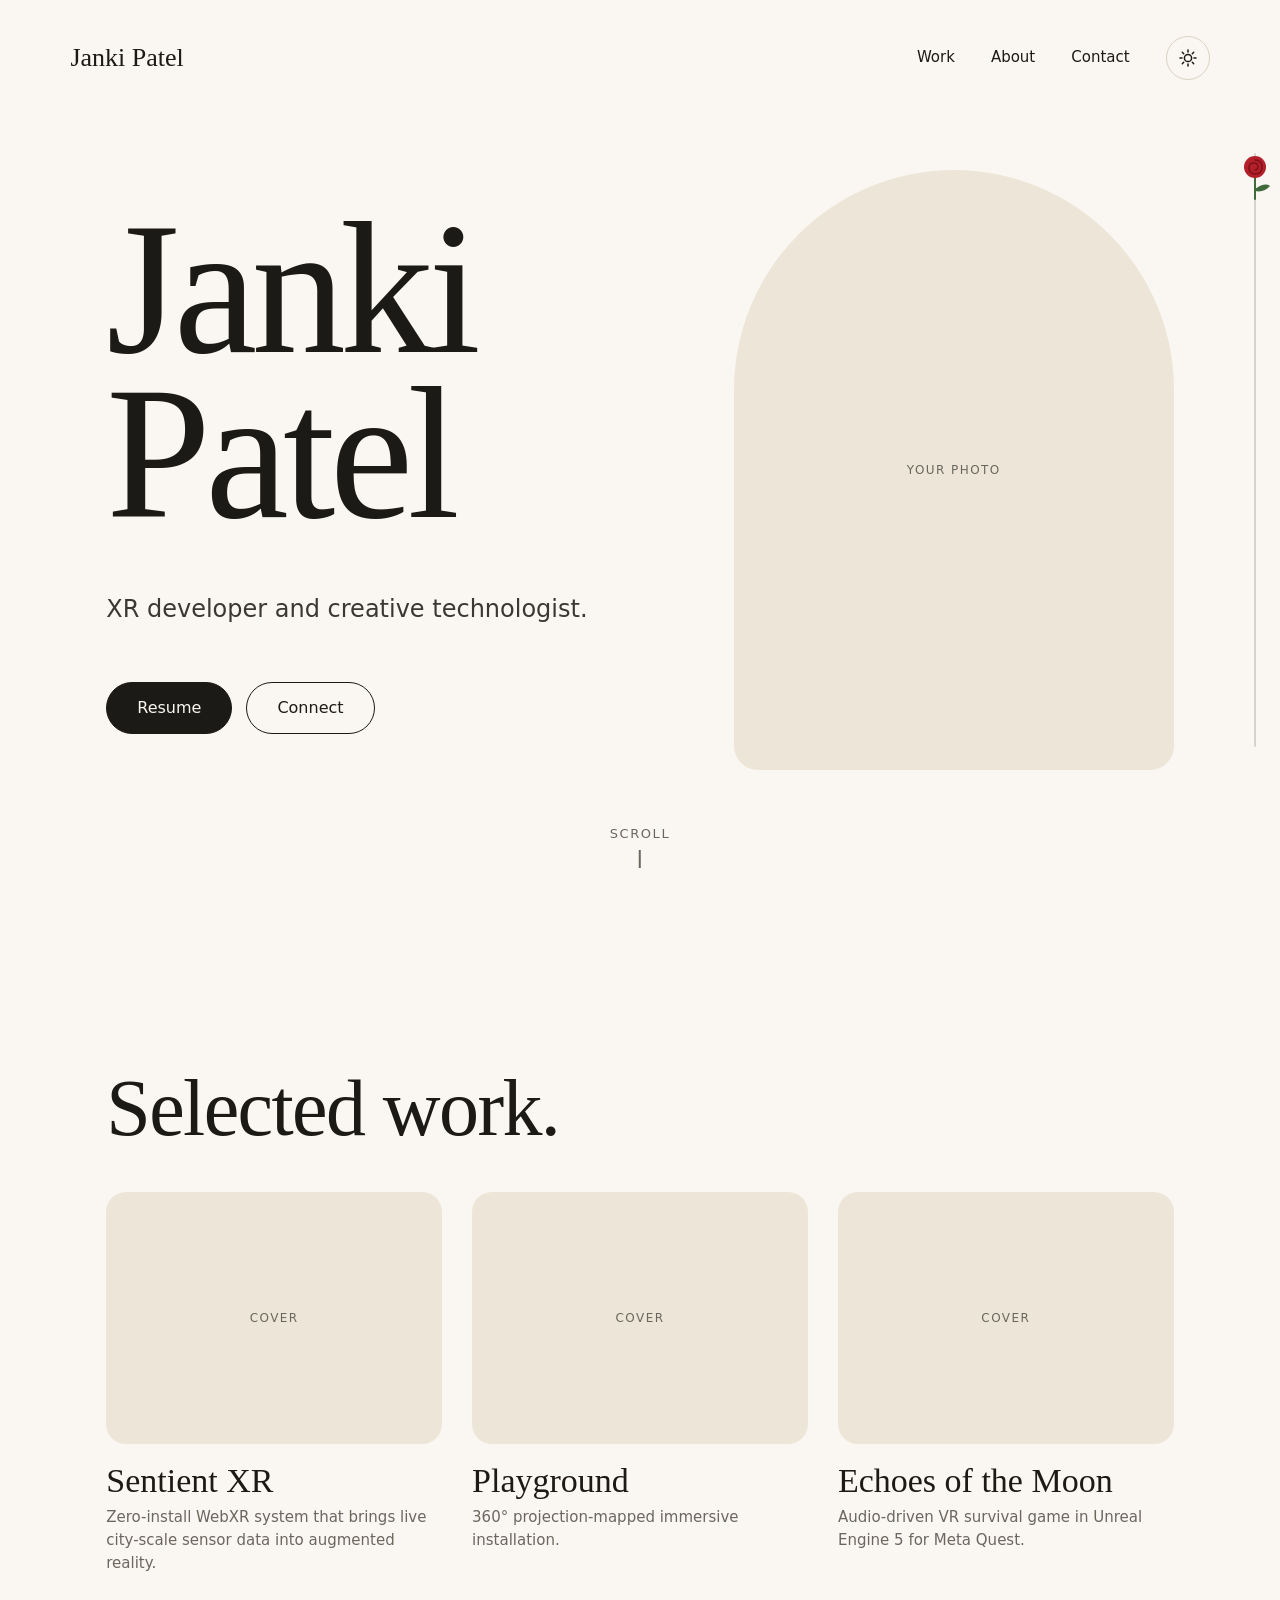
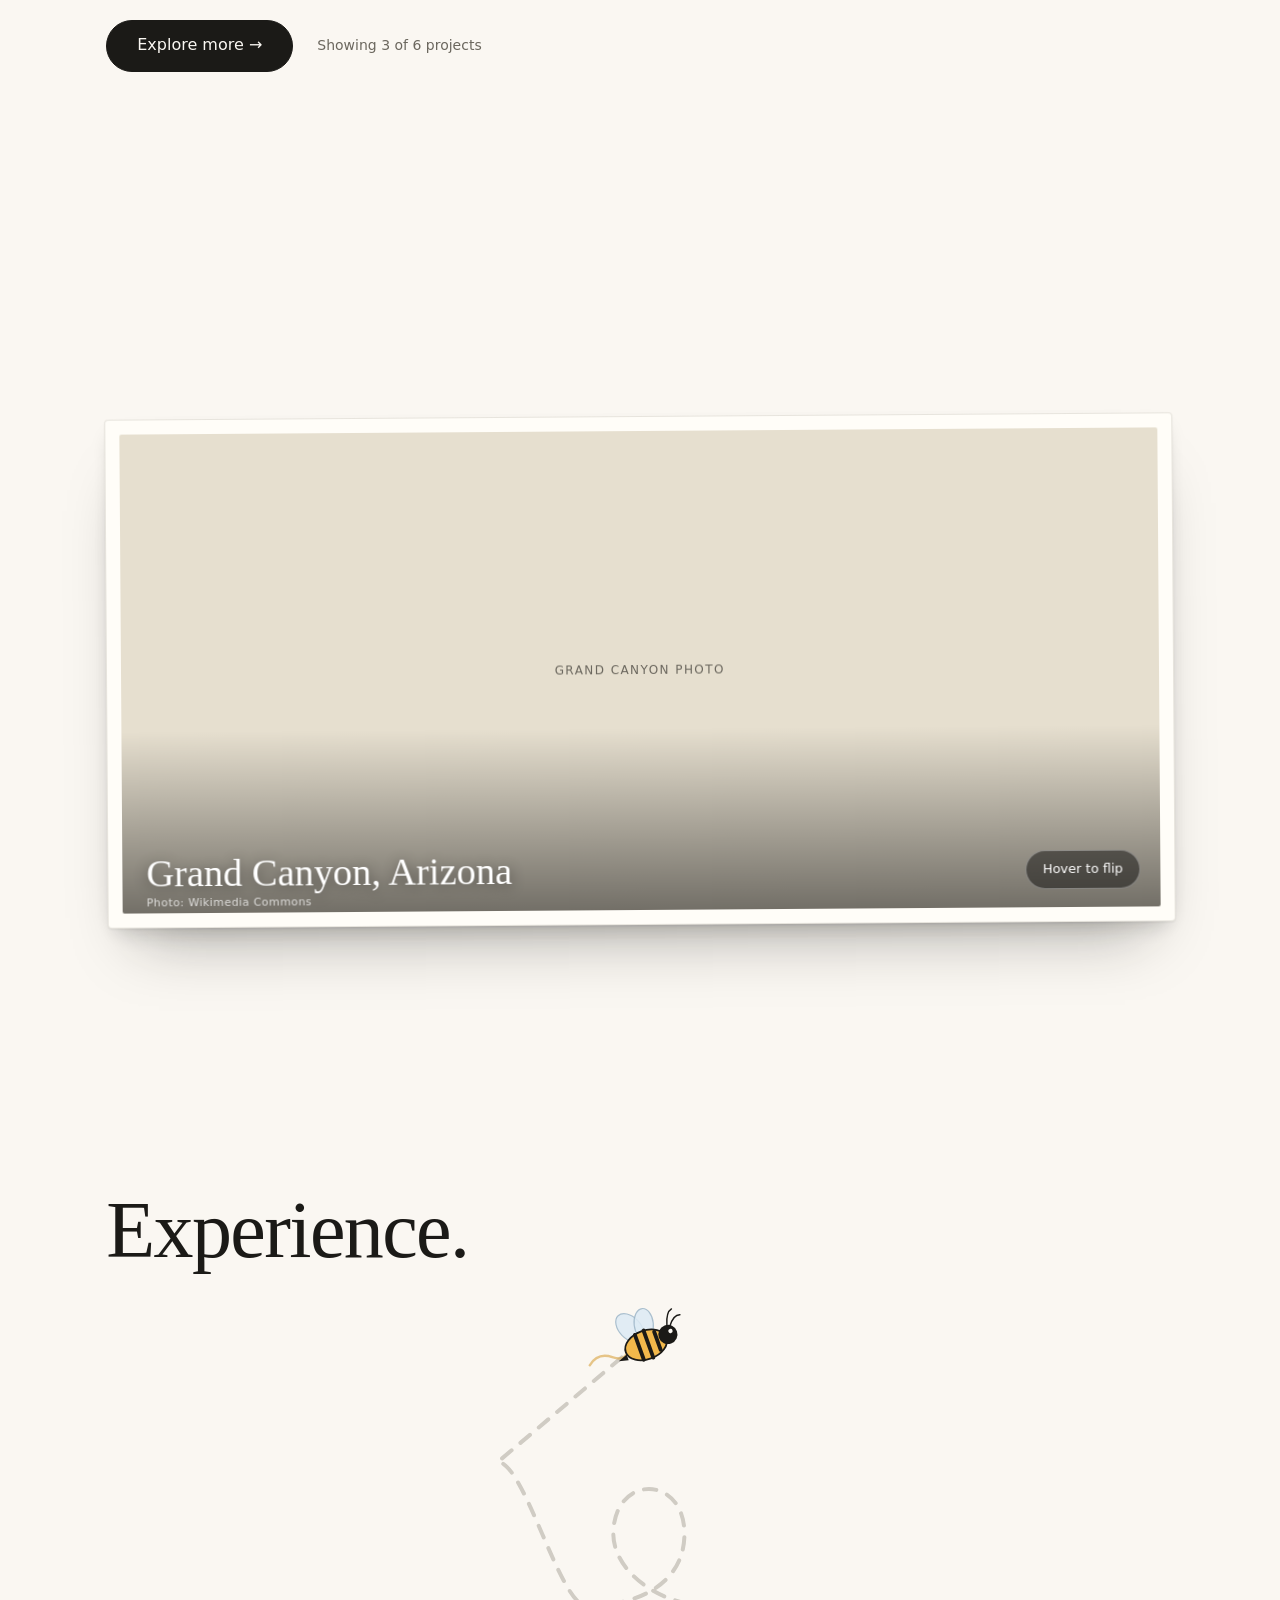
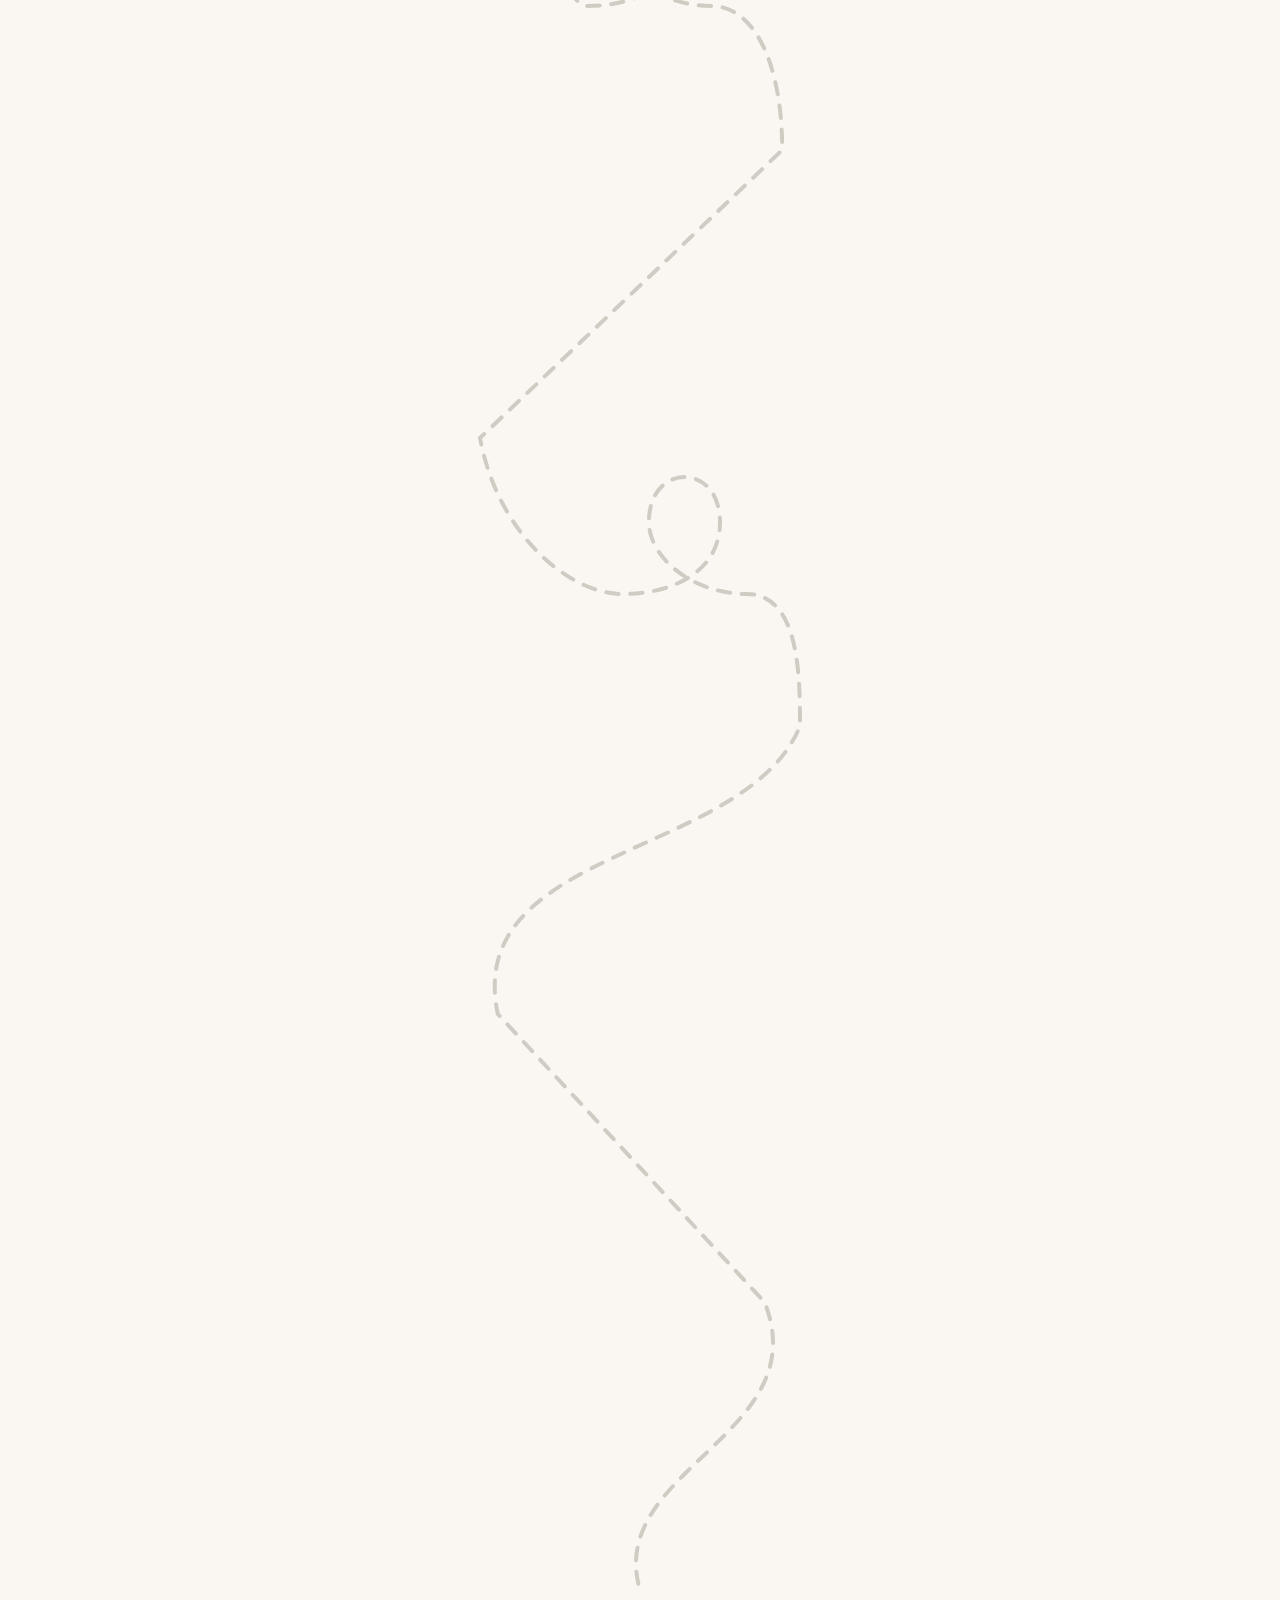
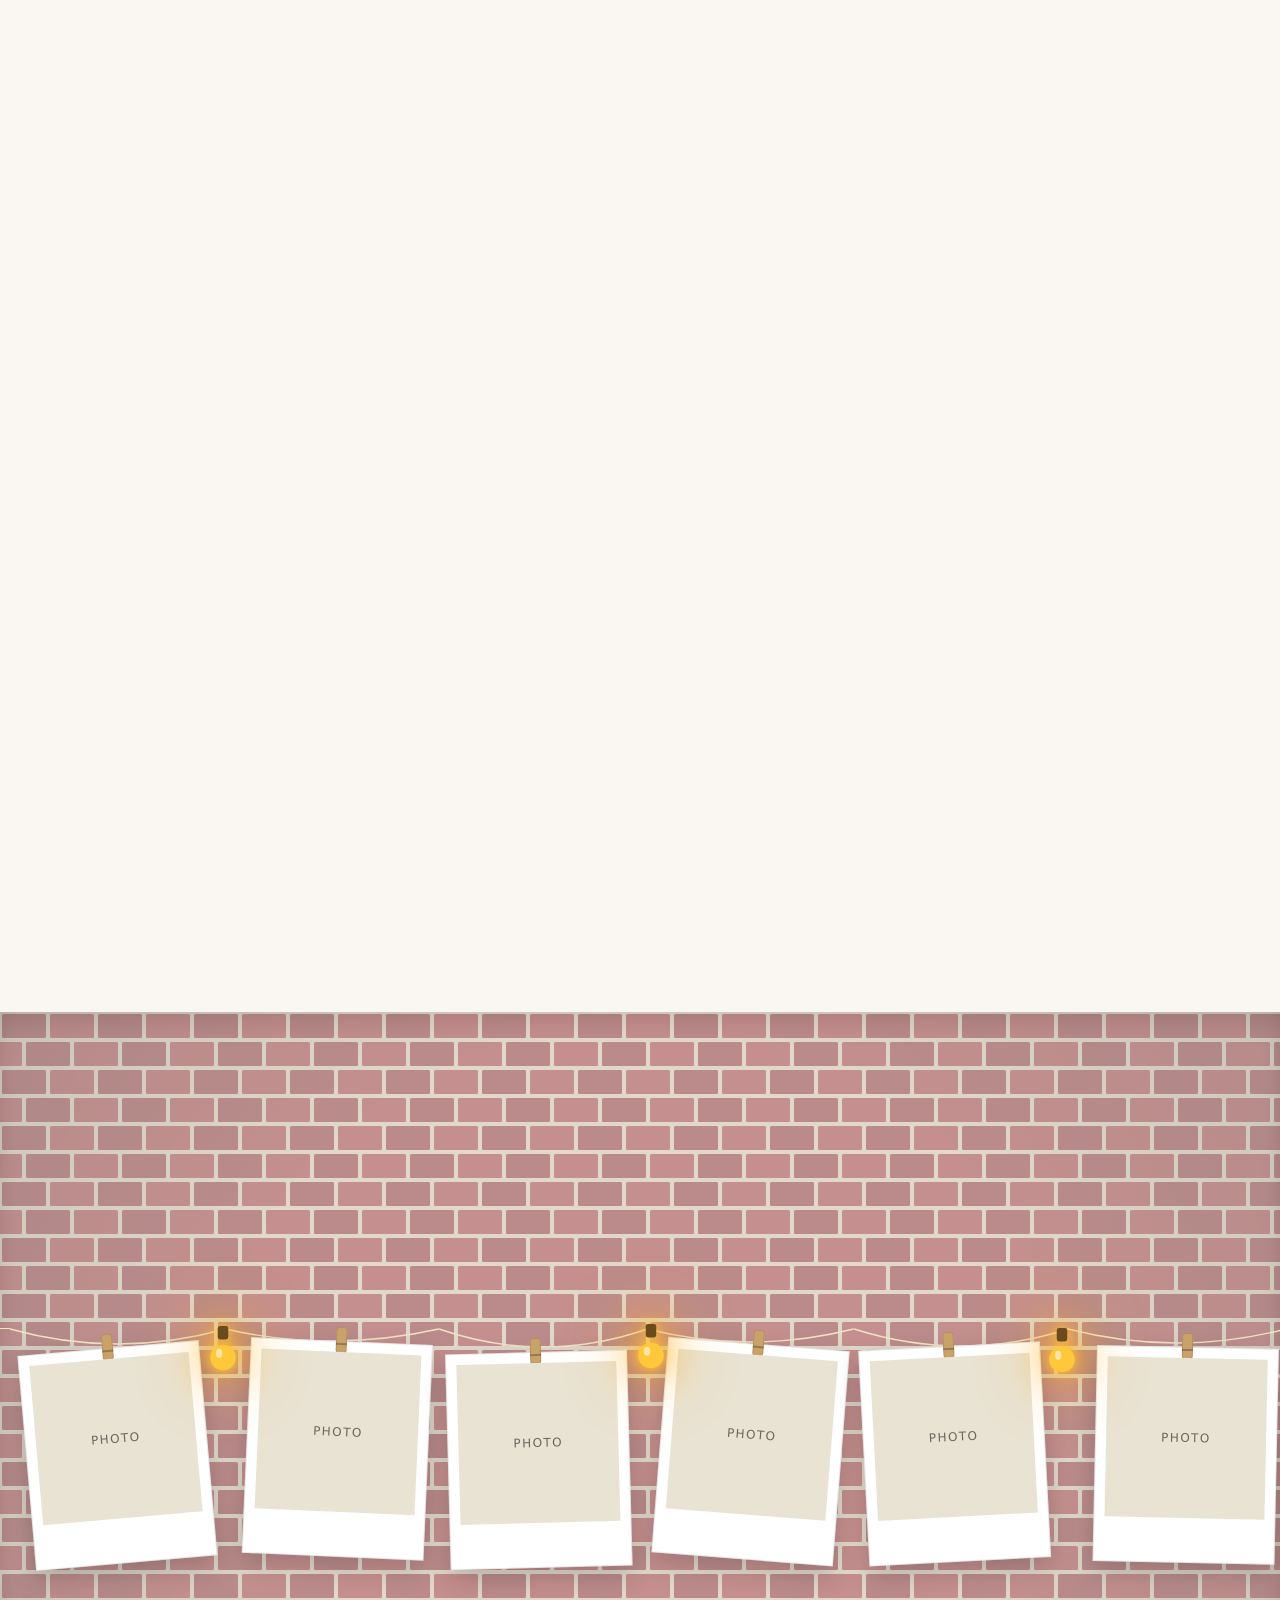
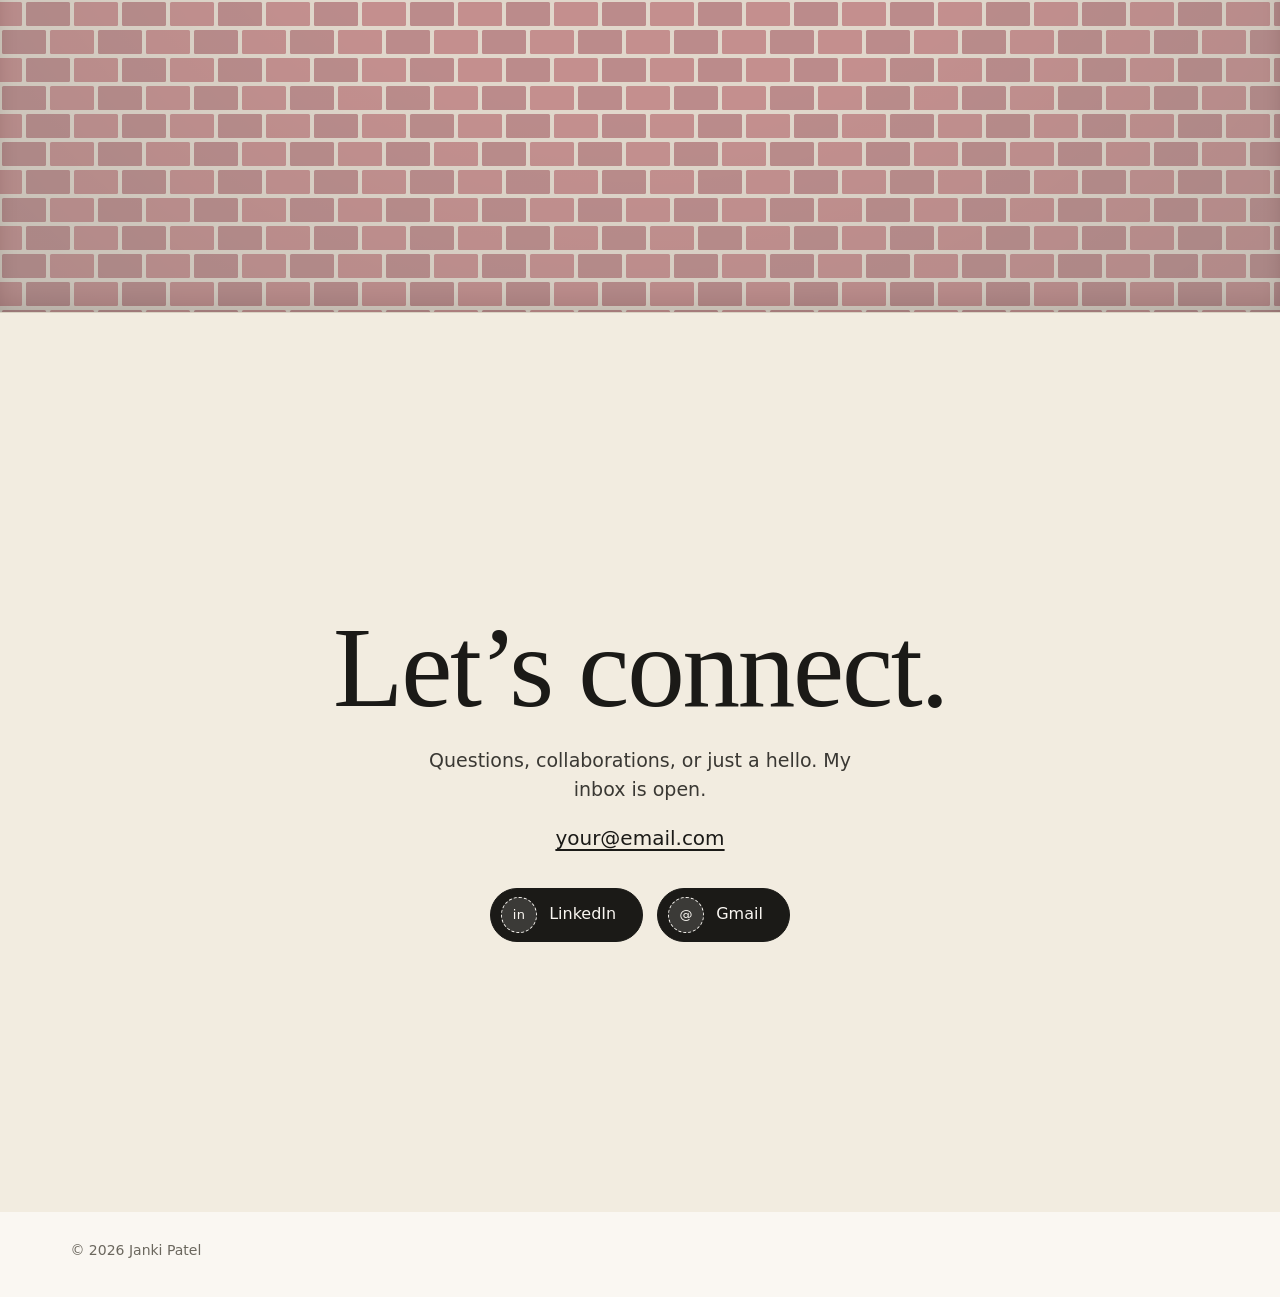
==== commit eba868a2: "experience section" ====
--- a/index.html
+++ b/index.html
@@ -7,7 +7,7 @@
 <meta name="description" content="Janki Patel is an XR developer and creative technologist. Selected work in WebXR, AR, VR and immersive installations.">
 <meta name="theme-color" content="#FAF7F2">
 <meta name="color-scheme" content="light dark">
-<meta http-equiv="Content-Security-Policy" content="default-src 'self'; script-src 'self' 'sha256-L0vLn8XIhZDRpUTTY1UAx1QXcjI+GWsI21G0WB/5Mg4='; style-src 'self' 'unsafe-inline' https://fonts.googleapis.com; font-src https://fonts.gstatic.com; img-src 'self' data: https://commons.wikimedia.org https://upload.wikimedia.org; connect-src 'self'; media-src 'self'; object-src 'none'; base-uri 'none'; form-action 'none'">
+<meta http-equiv="Content-Security-Policy" content="default-src 'self'; script-src 'self' 'sha256-L0vLn8XIhZDRpUTTY1UAx1QXcjI+GWsI21G0WB/5Mg4='; style-src 'self' 'unsafe-inline' https://fonts.googleapis.com; font-src https://fonts.gstatic.com; img-src 'self' data: https://commons.wikimedia.org https://upload.wikimedia.org https://thumb.wikimedia.org; connect-src 'self'; media-src 'self'; object-src 'none'; base-uri 'none'; form-action 'none'">
 <meta name="referrer" content="strict-origin-when-cross-origin">
 <meta name="robots" content="index, follow, noai, noimageai">
 <meta property="og:type" content="website">
@@ -20,6 +20,7 @@
 <link rel="stylesheet" href="css/base.css">
 <link rel="stylesheet" href="css/pages.css">
 <link rel="stylesheet" href="css/responsive.css">
+<link rel="stylesheet" href="css/experience.css">
 </head>
 <body class="home-page">
 <a class="skip-link" href="#main">Skip to content</a>
@@ -121,6 +122,86 @@
     </div>
   </section>
 
+  <section class="xp-section" id="experience" aria-labelledby="xp-title">
+    <h2 id="xp-title" class="display xp-title">Experience.</h2>
+    <div class="xp" data-xp>
+      <svg class="xp-svg xp-svg--d" viewBox="0 0 1440 2640" aria-hidden="true" focusable="false" data-w="1440" data-start="720,81" data-end="1500,2052" data-map-end="2720" data-map-start="420">
+        <defs>
+          <radialGradient id="xp-gw-d"><stop offset="0" stop-color="#EEF57A" stop-opacity="0.5"/><stop offset="0.5" stop-color="#EEF57A" stop-opacity="0.16"/><stop offset="1" stop-color="#EEF57A" stop-opacity="0"/></radialGradient>
+          <radialGradient id="xp-gf-d"><stop offset="0" stop-color="#E4FF5A" stop-opacity="0.85"/><stop offset="0.45" stop-color="#C9F23C" stop-opacity="0.3"/><stop offset="1" stop-color="#C9F23C" stop-opacity="0"/></radialGradient>
+          <mask id="xp-mask-d" maskUnits="userSpaceOnUse" x="-100" y="0" width="1740" height="2640"><path class="xp-reveal" d="M 720 81 L 560 216 C 590 216 630 378 660 378 C 720 378 770 351 770 297 C 770 229.5 690 229.5 690 297 C 690 337.5 740 378 800 378 C 850 378 880 445.5 880 540 L 540 864 C 560 972 640 1039.5 700 1039.5 C 760 1039.5 810 1012.5 810 958.5 C 810 891 730 891 730 958.5 C 730 999 780 1039.5 840 1039.5 C 900 1039.5 900 1134 900 1188 C 840 1336.5 520 1323 560 1512 L 860 1836 C 920 1984.5 680 2025 720 2160 L 720 2322 C 720 2457 830 2490.8 940 2403 C 1050 2315.2 1190 2241 1500 2052" fill="none" stroke="#fff" stroke-width="16" stroke-linecap="round"/></mask>
+        </defs>
+        <g class="xp-sparkles"><g fill="#E4FF5A"><circle cx="470" cy="300" r="2.2" opacity="0.7"/><circle cx="1010" cy="350" r="1.8" opacity="0.55"/><circle cx="660" cy="650" r="2" opacity="0.6"/><circle cx="1050" cy="800" r="2.4" opacity="0.7"/><circle cx="420" cy="960" r="1.8" opacity="0.5"/><circle cx="780" cy="950" r="1.6" opacity="0.5"/><circle cx="1100" cy="1500" r="2" opacity="0.5"/><circle cx="330" cy="1250" r="1.8" opacity="0.5"/><circle cx="1000" cy="2000" r="1.8" opacity="0.5"/></g><g fill="#B8C8FF"><circle cx="1100" cy="200" r="1.6" opacity="0.5"/><circle cx="330" cy="520" r="1.8" opacity="0.5"/><circle cx="1000" cy="1250" r="1.6" opacity="0.35"/><circle cx="400" cy="1850" r="1.6" opacity="0.4"/></g></g>
+        <path class="xp-route-bg" d="M 720 81 L 560 216 C 590 216 630 378 660 378 C 720 378 770 351 770 297 C 770 229.5 690 229.5 690 297 C 690 337.5 740 378 800 378 C 850 378 880 445.5 880 540 L 540 864 C 560 972 640 1039.5 700 1039.5 C 760 1039.5 810 1012.5 810 958.5 C 810 891 730 891 730 958.5 C 730 999 780 1039.5 840 1039.5 C 900 1039.5 900 1134 900 1188 C 840 1336.5 520 1323 560 1512 L 860 1836 C 920 1984.5 680 2025 720 2160"/>
+        <path class="xp-route-fg" d="M 720 81 L 560 216 C 590 216 630 378 660 378 C 720 378 770 351 770 297 C 770 229.5 690 229.5 690 297 C 690 337.5 740 378 800 378 C 850 378 880 445.5 880 540 L 540 864 C 560 972 640 1039.5 700 1039.5 C 760 1039.5 810 1012.5 810 958.5 C 810 891 730 891 730 958.5 C 730 999 780 1039.5 840 1039.5 C 900 1039.5 900 1134 900 1188 C 840 1336.5 520 1323 560 1512 L 860 1836 C 920 1984.5 680 2025 720 2160 L 720 2322 C 720 2457 830 2490.8 940 2403 C 1050 2315.2 1190 2241 1500 2052" mask="url(#xp-mask-d)"/>
+        <circle class="xp-start" cx="720" cy="81" r="5"/>
+        <g class="xp-node" data-x="560" data-y="216" transform="translate(560 216)"><g class="pop"><circle class="glow2" r="151" fill="url(#xp-gw-d)"/><circle class="glow" r="103" fill="url(#xp-gw-d)"/><circle class="halo" r="65"/><polygon class="dec" points="0.0,-20.0 17.3,-10.0 17.3,10.0 0.0,20.0 -17.3,10.0 -17.3,-10.0" transform="translate(-64 0)"/><polygon class="dec d2" points="0.0,-20.0 17.3,-10.0 17.3,10.0 0.0,20.0 -17.3,10.0 -17.3,-10.0" transform="translate(-32 55)"/><polygon class="hx" points="0.0,-54.0 46.8,-27.0 46.8,27.0 0.0,54.0 -46.8,27.0 -46.8,-27.0"/><text y="5" font-size="15">2020</text></g></g><g class="xp-node" data-x="880" data-y="540" transform="translate(880 540)"><g class="pop"><circle class="glow2" r="151" fill="url(#xp-gw-d)"/><circle class="glow" r="103" fill="url(#xp-gw-d)"/><circle class="halo" r="65"/><polygon class="dec" points="0.0,-20.0 17.3,-10.0 17.3,10.0 0.0,20.0 -17.3,10.0 -17.3,-10.0" transform="translate(64 0)"/><polygon class="dec d2" points="0.0,-20.0 17.3,-10.0 17.3,10.0 0.0,20.0 -17.3,10.0 -17.3,-10.0" transform="translate(32 55)"/><polygon class="hx" points="0.0,-54.0 46.8,-27.0 46.8,27.0 0.0,54.0 -46.8,27.0 -46.8,-27.0"/><text y="4" font-size="13">2020–24</text></g></g><g class="xp-node" data-x="540" data-y="864" transform="translate(540 864)"><g class="pop"><circle class="glow2" r="151" fill="url(#xp-gw-d)"/><circle class="glow" r="103" fill="url(#xp-gw-d)"/><circle class="halo" r="65"/><polygon class="dec" points="0.0,-20.0 17.3,-10.0 17.3,10.0 0.0,20.0 -17.3,10.0 -17.3,-10.0" transform="translate(-64 0)"/><polygon class="dec d2" points="0.0,-20.0 17.3,-10.0 17.3,10.0 0.0,20.0 -17.3,10.0 -17.3,-10.0" transform="translate(-32 55)"/><polygon class="hx" points="0.0,-54.0 46.8,-27.0 46.8,27.0 0.0,54.0 -46.8,27.0 -46.8,-27.0"/><text y="4" font-size="13">2021–24</text></g></g><g class="xp-node" data-x="900" data-y="1188" transform="translate(900 1188)"><g class="pop"><circle class="glow2" r="151" fill="url(#xp-gw-d)"/><circle class="glow" r="103" fill="url(#xp-gw-d)"/><circle class="halo" r="65"/><polygon class="dec" points="0.0,-20.0 17.3,-10.0 17.3,10.0 0.0,20.0 -17.3,10.0 -17.3,-10.0" transform="translate(64 0)"/><polygon class="dec d2" points="0.0,-20.0 17.3,-10.0 17.3,10.0 0.0,20.0 -17.3,10.0 -17.3,-10.0" transform="translate(32 55)"/><polygon class="hx" points="0.0,-54.0 46.8,-27.0 46.8,27.0 0.0,54.0 -46.8,27.0 -46.8,-27.0"/><text y="5" font-size="15">2025</text></g></g><g class="xp-node" data-x="560" data-y="1512" transform="translate(560 1512)"><g class="pop"><circle class="glow2" r="151" fill="url(#xp-gw-d)"/><circle class="glow" r="103" fill="url(#xp-gw-d)"/><circle class="halo" r="65"/><polygon class="dec" points="0.0,-20.0 17.3,-10.0 17.3,10.0 0.0,20.0 -17.3,10.0 -17.3,-10.0" transform="translate(-64 0)"/><polygon class="dec d2" points="0.0,-20.0 17.3,-10.0 17.3,10.0 0.0,20.0 -17.3,10.0 -17.3,-10.0" transform="translate(-32 55)"/><polygon class="hx" points="0.0,-54.0 46.8,-27.0 46.8,27.0 0.0,54.0 -46.8,27.0 -46.8,-27.0"/><text y="5" font-size="15">2025</text></g></g><g class="xp-node" data-x="860" data-y="1836" transform="translate(860 1836)"><g class="pop"><circle class="glow2" r="151" fill="url(#xp-gw-d)"/><circle class="glow" r="103" fill="url(#xp-gw-d)"/><circle class="halo" r="65"/><polygon class="dec" points="0.0,-20.0 17.3,-10.0 17.3,10.0 0.0,20.0 -17.3,10.0 -17.3,-10.0" transform="translate(64 0)"/><polygon class="dec d2" points="0.0,-20.0 17.3,-10.0 17.3,10.0 0.0,20.0 -17.3,10.0 -17.3,-10.0" transform="translate(32 55)"/><polygon class="hx" points="0.0,-54.0 46.8,-27.0 46.8,27.0 0.0,54.0 -46.8,27.0 -46.8,-27.0"/><text y="5" font-size="15">2026</text></g></g><g class="xp-node" data-x="720" data-y="2160" transform="translate(720 2160)"><g class="pop"><circle class="glow2" r="179" fill="url(#xp-gw-d)"/><circle class="glow" r="122" fill="url(#xp-gw-d)"/><circle class="halo" r="77"/><polygon class="dec" points="0.0,-20.0 17.3,-10.0 17.3,10.0 0.0,20.0 -17.3,10.0 -17.3,-10.0" transform="translate(-64 0)"/><polygon class="dec d2" points="0.0,-20.0 17.3,-10.0 17.3,10.0 0.0,20.0 -17.3,10.0 -17.3,-10.0" transform="translate(-32 55)"/><polygon class="hx" points="0.0,-64.0 55.4,-32.0 55.4,32.0 0.0,64.0 -55.4,32.0 -55.4,-32.0"/><text y="5" font-size="16">Now</text></g></g>
+        <g class="xp-traveler" transform="translate(720 81)"><g class="xp-bee" transform="scale(1.35)">
+<path d="M-46 4 q10 -8 20 0 t14 -2" fill="none" stroke="#D9A441" stroke-width="2" stroke-linecap="round" opacity="0.6"/>
+<g class="xp-wing"><ellipse cx="-4" cy="-14" rx="9" ry="14" fill="#DDEBF5" stroke="#9DB6C8" stroke-width="1" opacity="0.85" transform="rotate(-24 -4 -14)"/></g>
+<g class="xp-wing w2"><ellipse cx="8" cy="-13" rx="8" ry="13" fill="#DDEBF5" stroke="#9DB6C8" stroke-width="1" opacity="0.85" transform="rotate(14 8 -13)"/></g>
+<ellipse cx="4" cy="4" rx="18" ry="12" fill="#F2B84B" stroke="#1B1A17" stroke-width="1.5"/>
+<path d="M-2 -7 L-2 15 M6 -8 L6 16 M14 -4 L14 12" stroke="#1B1A17" stroke-width="3.2" stroke-linecap="round"/>
+<circle cx="24" cy="2" r="8" fill="#1B1A17"/><circle cx="27" cy="0" r="1.8" fill="#FAF7F2"/>
+<path d="M28 -4 q6 -8 11 -6 M26 -6 q3 -10 8 -11" fill="none" stroke="#1B1A17" stroke-width="1.2" stroke-linecap="round"/>
+<path d="M-14 6 l-8 3 l8 2 Z" fill="#1B1A17"/></g><g class="xp-fly" transform="scale(1.3)">
+<g class="xp-lamp"><circle cx="-16" cy="7" r="58" fill="url(#xp-gf-d)"/></g>
+<g fill="#E4FF5A"><circle cx="-56" cy="12" r="2.2" opacity="0.7"/><circle cx="-72" cy="4" r="1.7" opacity="0.5"/><circle cx="-86" cy="14" r="1.2" opacity="0.35"/></g>
+<g class="xp-wing"><ellipse cx="-3" cy="-15" rx="9" ry="15" fill="#EAF0FF" fill-opacity="0.6" stroke="#B8C8FF" stroke-width="0.9" transform="rotate(-18 -3 -15)"/></g>
+<g class="xp-wing w2"><ellipse cx="8" cy="-16" rx="8" ry="13" fill="#EAF0FF" fill-opacity="0.6" stroke="#B8C8FF" stroke-width="0.9" transform="rotate(14 8 -16)"/></g>
+<circle cx="-17" cy="7" r="11" fill="#E4FF5A"/>
+<circle cx="-20.5" cy="3.5" r="3.6" fill="#FFFFFF" opacity="0.8"/>
+<ellipse cx="-3" cy="5" rx="13" ry="10" fill="#4B5590" stroke="#B8C8FF" stroke-width="1"/>
+<path d="M-8 14 l-1.5 5 M0 15 l0 5" stroke="#B8C8FF" stroke-width="1.2" stroke-linecap="round"/>
+<path d="M10 -9 q-2 -9 -8 -10 M19 -9 q2 -9 8 -10" fill="none" stroke="#FFE9C4" stroke-width="1.4" stroke-linecap="round"/>
+<circle cx="2" cy="-19.5" r="2.1" fill="#E4FF5A"/><circle cx="27" cy="-19.5" r="2.1" fill="#E4FF5A"/>
+<circle cx="14.5" cy="-1" r="11" fill="#FFE9C4"/>
+<ellipse cx="11" cy="-3" rx="3.2" ry="3.9" fill="#1B2140"/><ellipse cx="18.5" cy="-3" rx="3.2" ry="3.9" fill="#1B2140"/>
+<circle cx="12" cy="-4.5" r="1.25" fill="#fff"/><circle cx="19.5" cy="-4.5" r="1.25" fill="#fff"/>
+<circle cx="7.5" cy="3" r="2.2" fill="#FF9DB0" opacity="0.75"/><circle cx="21.5" cy="3" r="2.2" fill="#FF9DB0" opacity="0.75"/>
+<path d="M12 4 q2.5 2.8 5 0" fill="none" stroke="#1B2140" stroke-width="1.2" stroke-linecap="round"/></g></g>
+      </svg>
+      <svg class="xp-svg xp-svg--m" viewBox="0 0 390 2060" aria-hidden="true" focusable="false" data-w="390" data-start="70,44" data-end="480,1674" data-map-end="2000" data-map-start="260">
+        <defs>
+          <radialGradient id="xp-gw-m"><stop offset="0" stop-color="#EEF57A" stop-opacity="0.5"/><stop offset="0.5" stop-color="#EEF57A" stop-opacity="0.16"/><stop offset="1" stop-color="#EEF57A" stop-opacity="0"/></radialGradient>
+          <radialGradient id="xp-gf-m"><stop offset="0" stop-color="#E4FF5A" stop-opacity="0.85"/><stop offset="0.45" stop-color="#C9F23C" stop-opacity="0.3"/><stop offset="1" stop-color="#C9F23C" stop-opacity="0"/></radialGradient>
+          <mask id="xp-mask-m" maskUnits="userSpaceOnUse" x="-100" y="0" width="690" height="2060"><path class="xp-reveal" d="M 70 43.6 L 62 150 C 62 209.1 20 291.8 50 291.8 C 80 291.8 105 280 105 256.4 C 105 226.8 65 226.8 65 256.4 C 65 274.1 90 291.8 120 291.8 C 140 291.8 100 362.7 94 410 L 58 670 C 58 740.9 20 811.8 50 811.8 C 80 811.8 105 800 105 776.4 C 105 746.8 65 746.8 65 776.4 C 65 794.1 90 811.8 120 811.8 C 140 811.8 100 882.7 90 930 C 140 1048.2 22 1083.6 60 1190 L 92 1450 C 130 1568.2 30 1615.5 70 1710 L 70 1804.5 C 70 1910.9 200 1946.4 300 1875.5 C 370 1828.2 430 1757.3 480 1674.5" fill="none" stroke="#fff" stroke-width="16" stroke-linecap="round"/></mask>
+        </defs>
+        
+        <path class="xp-route-bg" d="M 70 43.6 L 62 150 C 62 209.1 20 291.8 50 291.8 C 80 291.8 105 280 105 256.4 C 105 226.8 65 226.8 65 256.4 C 65 274.1 90 291.8 120 291.8 C 140 291.8 100 362.7 94 410 L 58 670 C 58 740.9 20 811.8 50 811.8 C 80 811.8 105 800 105 776.4 C 105 746.8 65 746.8 65 776.4 C 65 794.1 90 811.8 120 811.8 C 140 811.8 100 882.7 90 930 C 140 1048.2 22 1083.6 60 1190 L 92 1450 C 130 1568.2 30 1615.5 70 1710"/>
+        <path class="xp-route-fg" d="M 70 43.6 L 62 150 C 62 209.1 20 291.8 50 291.8 C 80 291.8 105 280 105 256.4 C 105 226.8 65 226.8 65 256.4 C 65 274.1 90 291.8 120 291.8 C 140 291.8 100 362.7 94 410 L 58 670 C 58 740.9 20 811.8 50 811.8 C 80 811.8 105 800 105 776.4 C 105 746.8 65 746.8 65 776.4 C 65 794.1 90 811.8 120 811.8 C 140 811.8 100 882.7 90 930 C 140 1048.2 22 1083.6 60 1190 L 92 1450 C 130 1568.2 30 1615.5 70 1710 L 70 1804.5 C 70 1910.9 200 1946.4 300 1875.5 C 370 1828.2 430 1757.3 480 1674.5" mask="url(#xp-mask-m)"/>
+        <circle class="xp-start" cx="70" cy="44" r="5"/>
+        <g class="xp-node" data-x="62" data-y="150" transform="translate(62 150)"><g class="pop"><circle class="glow2" r="76" fill="url(#xp-gw-m)"/><circle class="glow" r="51" fill="url(#xp-gw-m)"/><circle class="halo" r="32"/><polygon class="dec" points="0.0,-10.0 8.7,-5.0 8.7,5.0 0.0,10.0 -8.7,5.0 -8.7,-5.0" transform="translate(-34 0)"/><polygon class="dec d2" points="0.0,-10.0 8.7,-5.0 8.7,5.0 0.0,10.0 -8.7,5.0 -8.7,-5.0" transform="translate(-17 29)"/><polygon class="hx" points="0.0,-27.0 23.4,-13.5 23.4,13.5 0.0,27.0 -23.4,13.5 -23.4,-13.5"/><text y="3" font-size="10">2020</text></g></g><g class="xp-node" data-x="94" data-y="410" transform="translate(94 410)"><g class="pop"><circle class="glow2" r="76" fill="url(#xp-gw-m)"/><circle class="glow" r="51" fill="url(#xp-gw-m)"/><circle class="halo" r="32"/><polygon class="dec" points="0.0,-10.0 8.7,-5.0 8.7,5.0 0.0,10.0 -8.7,5.0 -8.7,-5.0" transform="translate(34 0)"/><polygon class="dec d2" points="0.0,-10.0 8.7,-5.0 8.7,5.0 0.0,10.0 -8.7,5.0 -8.7,-5.0" transform="translate(17 29)"/><polygon class="hx" points="0.0,-27.0 23.4,-13.5 23.4,13.5 0.0,27.0 -23.4,13.5 -23.4,-13.5"/><text y="2" font-size="8">2020–24</text></g></g><g class="xp-node" data-x="58" data-y="670" transform="translate(58 670)"><g class="pop"><circle class="glow2" r="76" fill="url(#xp-gw-m)"/><circle class="glow" r="51" fill="url(#xp-gw-m)"/><circle class="halo" r="32"/><polygon class="dec" points="0.0,-10.0 8.7,-5.0 8.7,5.0 0.0,10.0 -8.7,5.0 -8.7,-5.0" transform="translate(-34 0)"/><polygon class="dec d2" points="0.0,-10.0 8.7,-5.0 8.7,5.0 0.0,10.0 -8.7,5.0 -8.7,-5.0" transform="translate(-17 29)"/><polygon class="hx" points="0.0,-27.0 23.4,-13.5 23.4,13.5 0.0,27.0 -23.4,13.5 -23.4,-13.5"/><text y="2" font-size="8">2021–24</text></g></g><g class="xp-node" data-x="90" data-y="930" transform="translate(90 930)"><g class="pop"><circle class="glow2" r="76" fill="url(#xp-gw-m)"/><circle class="glow" r="51" fill="url(#xp-gw-m)"/><circle class="halo" r="32"/><polygon class="dec" points="0.0,-10.0 8.7,-5.0 8.7,5.0 0.0,10.0 -8.7,5.0 -8.7,-5.0" transform="translate(34 0)"/><polygon class="dec d2" points="0.0,-10.0 8.7,-5.0 8.7,5.0 0.0,10.0 -8.7,5.0 -8.7,-5.0" transform="translate(17 29)"/><polygon class="hx" points="0.0,-27.0 23.4,-13.5 23.4,13.5 0.0,27.0 -23.4,13.5 -23.4,-13.5"/><text y="3" font-size="10">2025</text></g></g><g class="xp-node" data-x="60" data-y="1190" transform="translate(60 1190)"><g class="pop"><circle class="glow2" r="76" fill="url(#xp-gw-m)"/><circle class="glow" r="51" fill="url(#xp-gw-m)"/><circle class="halo" r="32"/><polygon class="dec" points="0.0,-10.0 8.7,-5.0 8.7,5.0 0.0,10.0 -8.7,5.0 -8.7,-5.0" transform="translate(-34 0)"/><polygon class="dec d2" points="0.0,-10.0 8.7,-5.0 8.7,5.0 0.0,10.0 -8.7,5.0 -8.7,-5.0" transform="translate(-17 29)"/><polygon class="hx" points="0.0,-27.0 23.4,-13.5 23.4,13.5 0.0,27.0 -23.4,13.5 -23.4,-13.5"/><text y="3" font-size="10">2025</text></g></g><g class="xp-node" data-x="92" data-y="1450" transform="translate(92 1450)"><g class="pop"><circle class="glow2" r="76" fill="url(#xp-gw-m)"/><circle class="glow" r="51" fill="url(#xp-gw-m)"/><circle class="halo" r="32"/><polygon class="dec" points="0.0,-10.0 8.7,-5.0 8.7,5.0 0.0,10.0 -8.7,5.0 -8.7,-5.0" transform="translate(34 0)"/><polygon class="dec d2" points="0.0,-10.0 8.7,-5.0 8.7,5.0 0.0,10.0 -8.7,5.0 -8.7,-5.0" transform="translate(17 29)"/><polygon class="hx" points="0.0,-27.0 23.4,-13.5 23.4,13.5 0.0,27.0 -23.4,13.5 -23.4,-13.5"/><text y="3" font-size="10">2026</text></g></g><g class="xp-node" data-x="70" data-y="1710" transform="translate(70 1710)"><g class="pop"><circle class="glow2" r="90" fill="url(#xp-gw-m)"/><circle class="glow" r="61" fill="url(#xp-gw-m)"/><circle class="halo" r="38"/><polygon class="dec" points="0.0,-10.0 8.7,-5.0 8.7,5.0 0.0,10.0 -8.7,5.0 -8.7,-5.0" transform="translate(-34 0)"/><polygon class="dec d2" points="0.0,-10.0 8.7,-5.0 8.7,5.0 0.0,10.0 -8.7,5.0 -8.7,-5.0" transform="translate(-17 29)"/><polygon class="hx" points="0.0,-32.0 27.7,-16.0 27.7,16.0 0.0,32.0 -27.7,16.0 -27.7,-16.0"/><text y="3" font-size="11">Now</text></g></g>
+        <g class="xp-traveler" transform="translate(70 44)"><g class="xp-bee" transform="scale(0.85)">
+<path d="M-46 4 q10 -8 20 0 t14 -2" fill="none" stroke="#D9A441" stroke-width="2" stroke-linecap="round" opacity="0.6"/>
+<g class="xp-wing"><ellipse cx="-4" cy="-14" rx="9" ry="14" fill="#DDEBF5" stroke="#9DB6C8" stroke-width="1" opacity="0.85" transform="rotate(-24 -4 -14)"/></g>
+<g class="xp-wing w2"><ellipse cx="8" cy="-13" rx="8" ry="13" fill="#DDEBF5" stroke="#9DB6C8" stroke-width="1" opacity="0.85" transform="rotate(14 8 -13)"/></g>
+<ellipse cx="4" cy="4" rx="18" ry="12" fill="#F2B84B" stroke="#1B1A17" stroke-width="1.5"/>
+<path d="M-2 -7 L-2 15 M6 -8 L6 16 M14 -4 L14 12" stroke="#1B1A17" stroke-width="3.2" stroke-linecap="round"/>
+<circle cx="24" cy="2" r="8" fill="#1B1A17"/><circle cx="27" cy="0" r="1.8" fill="#FAF7F2"/>
+<path d="M28 -4 q6 -8 11 -6 M26 -6 q3 -10 8 -11" fill="none" stroke="#1B1A17" stroke-width="1.2" stroke-linecap="round"/>
+<path d="M-14 6 l-8 3 l8 2 Z" fill="#1B1A17"/></g><g class="xp-fly" transform="scale(0.85)">
+<g class="xp-lamp"><circle cx="-16" cy="7" r="58" fill="url(#xp-gf-m)"/></g>
+<g fill="#E4FF5A"><circle cx="-56" cy="12" r="2.2" opacity="0.7"/><circle cx="-72" cy="4" r="1.7" opacity="0.5"/><circle cx="-86" cy="14" r="1.2" opacity="0.35"/></g>
+<g class="xp-wing"><ellipse cx="-3" cy="-15" rx="9" ry="15" fill="#EAF0FF" fill-opacity="0.6" stroke="#B8C8FF" stroke-width="0.9" transform="rotate(-18 -3 -15)"/></g>
+<g class="xp-wing w2"><ellipse cx="8" cy="-16" rx="8" ry="13" fill="#EAF0FF" fill-opacity="0.6" stroke="#B8C8FF" stroke-width="0.9" transform="rotate(14 8 -16)"/></g>
+<circle cx="-17" cy="7" r="11" fill="#E4FF5A"/>
+<circle cx="-20.5" cy="3.5" r="3.6" fill="#FFFFFF" opacity="0.8"/>
+<ellipse cx="-3" cy="5" rx="13" ry="10" fill="#4B5590" stroke="#B8C8FF" stroke-width="1"/>
+<path d="M-8 14 l-1.5 5 M0 15 l0 5" stroke="#B8C8FF" stroke-width="1.2" stroke-linecap="round"/>
+<path d="M10 -9 q-2 -9 -8 -10 M19 -9 q2 -9 8 -10" fill="none" stroke="#FFE9C4" stroke-width="1.4" stroke-linecap="round"/>
+<circle cx="2" cy="-19.5" r="2.1" fill="#E4FF5A"/><circle cx="27" cy="-19.5" r="2.1" fill="#E4FF5A"/>
+<circle cx="14.5" cy="-1" r="11" fill="#FFE9C4"/>
+<ellipse cx="11" cy="-3" rx="3.2" ry="3.9" fill="#1B2140"/><ellipse cx="18.5" cy="-3" rx="3.2" ry="3.9" fill="#1B2140"/>
+<circle cx="12" cy="-4.5" r="1.25" fill="#fff"/><circle cx="19.5" cy="-4.5" r="1.25" fill="#fff"/>
+<circle cx="7.5" cy="3" r="2.2" fill="#FF9DB0" opacity="0.75"/><circle cx="21.5" cy="3" r="2.2" fill="#FF9DB0" opacity="0.75"/>
+<path d="M12 4 q2.5 2.8 5 0" fill="none" stroke="#1B2140" stroke-width="1.2" stroke-linecap="round"/></g></g>
+      </svg>
+      <ol class="xp-cards"><li class="xp-card side-l" style="--dt:5.682%;--dr:67.917%;--pt:5.049%"><p class="xp-meta">2020 &middot; Remote</p><h2>AR Developer Intern</h2><p class="xp-org">Cyrrup Solutions Pvt Ltd</p><p class="xp-loc">Bangalore, India</p><div class="xp-points"><ul><li>[ one line about what you did ]</li><li>[ one line about what you did ]</li></ul></div></li><li class="xp-card side-r" style="--dt:17.955%;--dl:67.917%;--pt:17.670%"><p class="xp-meta">2020 &ndash; 2024 &middot; Remote</p><h2>Freelancer</h2><p class="xp-org">Freelance</p><p class="xp-loc">Ahmedabad, India</p><div class="xp-points"><ul><li>[ one line about what you did ]</li><li>[ one line about what you did ]</li></ul></div></li><li class="xp-card side-l" style="--dt:30.227%;--dr:69.306%;--pt:30.291%"><p class="xp-meta">2021 &ndash; 2024 &middot; On-site</p><h2>Senior Software Engineer</h2><p class="xp-org">Go Digit General Insurance</p><p class="xp-loc">Pune, India</p><div class="xp-points"><ul><li>[ one line about what you did ]</li><li>[ one line about what you did ]</li></ul></div></li><li class="xp-card side-r" style="--dt:42.500%;--dl:69.306%;--pt:42.913%"><p class="xp-meta">2025 &middot; On-site</p><h2>VR POD Operator</h2><p class="xp-org">Dreamscape Learn</p><p class="xp-loc">Mesa, USA</p><div class="xp-points"><ul><li>[ one line about what you did ]</li><li>[ one line about what you did ]</li></ul></div></li><li class="xp-card side-l" style="--dt:54.773%;--dr:67.917%;--pt:55.534%"><p class="xp-meta">2025 &middot; On-site</p><h2>XR Creative Associate</h2><p class="xp-org">Mesh Labs</p><p class="xp-loc">Mesa, USA</p><div class="xp-points"><ul><li>[ one line about what you did ]</li><li>[ one line about what you did ]</li></ul></div></li><li class="xp-card side-r" style="--dt:67.045%;--dl:66.528%;--pt:68.155%"><p class="xp-meta">2026 &ndash; Present &middot; On-site</p><h2>Software Developer</h2><p class="xp-org">MediatedX Membranes</p><p class="xp-loc">Mesa, USA</p><div class="xp-points"><ul><li>[ one line about what you did ]</li><li>[ one line about what you did ]</li></ul></div></li><li class="xp-card side-l" style="--dt:79.318%;--dr:56.806%;--pt:80.777%"><p class="xp-meta">2026 &ndash; Present &middot; On-site</p><h2>Teaching Assistant</h2><p class="xp-org">Arizona State University</p><p class="xp-loc">Mesa, USA</p><div class="xp-points"><ul><li>[ one line about what you did ]</li><li>[ one line about what you did ]</li></ul></div></li></ol>
+    </div>
+  </section>
+
+
   <section class="home-sec polaroids" id="moments" data-nav="about" aria-label="Photos">
     <div class="pol-line reveal"><div class="pol-cell" style="--gk:18;--gn:58;--r:-5deg;--y:2px;--hang:25.0">
         <svg class="wire" viewBox="0 0 200 54" preserveAspectRatio="none" aria-hidden="true"><path d="M0 10 Q100 40 200 10"/></svg>
@@ -180,5 +261,6 @@
 <script src="js/responsive.js" defer></script>
 <script src="js/home.js" defer></script>
 <script src="js/postcard.js" defer></script>
+<script src="js/experience.js" defer></script>
 </body>
 </html>
--- a/css/experience.css
+++ b/css/experience.css
@@ -0,0 +1,167 @@
+/* ==========================================================================
+   Experience (About page): a fixed, hand-drawn flight path. A bee (light) or a
+   firefly (dark) travels it as you scroll. Roles appear one at a time: each
+   honeycomb cell fills with honey (light) or lights up like a lantern (dark)
+   when the traveler arrives. At the end the traveler flies away.
+
+   Two drawings of the same route:
+   - tablet + desktop (701px and up): a 1440 x 2640 canvas that scales with the page width
+   - phone (700px and under): a 390 x 2060 canvas, path down the left edge, cards on the right
+   ========================================================================== */
+.xp-section { padding: 90px 0 calc(55vh + 100px); } /* blank space after the bee leaves, before the polaroids */
+.xp-title { padding: 0 var(--gutter); font-size: clamp(52px, 7vw, 80px); }
+
+.xp {
+  --xp-future: #d0ccc4;
+  --xp-route: #d9a441;
+  --xp-cell: #f2c46b;
+  --xp-cell-line: #d9a441;
+  --xp-cur: #f7d488;
+  --xp-cur-line: #b9801a;
+  --xp-text: #1b1a17;
+  --xp-card: #ffffff;
+  --xp-card-line: #e4dccb;
+
+  position: relative; width: 100%; max-width: 1440px; margin: 0 auto;
+  aspect-ratio: 1440 / 2640; --u: min(1vw, 14.4px);
+}
+[data-theme="dark"] .xp {
+  --xp-future: #343b57;
+  --xp-route: #b8c8ff;
+  --xp-cell: #f1e37a;
+  --xp-cell-line: #fff8c8;
+  --xp-cur: #fffbd0;
+  --xp-cur-line: #ffffff;
+  --xp-text: #0b1020;
+  --xp-card: #151c3a;
+  --xp-card-line: #343b57;
+}
+
+.xp-svg { position: absolute; inset: 0; width: 100%; height: 100%; max-width: none; overflow: visible; }
+.xp-svg--m { display: none; }
+
+/* ---------- route ---------- */
+.xp-route-bg, .xp-route-fg {
+  fill: none; stroke-width: 4.5; stroke-linecap: round; stroke-dasharray: 14 13;
+}
+.xp-route-bg { stroke: var(--xp-future); }
+.xp-route-fg { stroke: var(--xp-route); }
+.xp-start { fill: var(--xp-route); }
+
+/* ---------- honeycomb cells (hidden until the traveler arrives) ---------- */
+/* everything is visible by default; the hidden-until-reached states only apply once the script has started (.is-live),
+   so if the script is blocked or fails, the whole timeline still shows */
+.xp-node { transition: opacity 0.5s ease; }
+.xp-node .pop { transform-box: fill-box; transform-origin: center; transition: transform 0.6s cubic-bezier(0.34, 1.4, 0.64, 1); }
+.xp.is-live .xp-node { opacity: 0; }
+.xp.is-live .xp-node .pop { transform: scale(0.7); }
+.xp-node .hx { fill: var(--xp-cell); stroke: var(--xp-cell-line); stroke-width: 2; transition: fill 0.45s ease, stroke 0.45s ease; }
+.xp-node text { font-family: var(--sans); font-weight: 500; text-anchor: middle; fill: var(--xp-text); }
+.xp-node .dec { fill: var(--xp-cell); opacity: 0.4; }
+.xp-node .dec.d2 { opacity: 0.25; }
+.xp-node .glow, .xp-node .glow2, .xp-node .halo { display: none; opacity: 0; transition: opacity 0.6s ease; }
+.xp-node .halo { fill: var(--xp-route); display: inline; }
+[data-theme="dark"] .xp-node .glow, [data-theme="dark"] .xp-node .glow2 { display: inline; }
+[data-theme="dark"] .xp-node .halo { display: none; }
+
+.xp.is-live .xp-node.is-lit { opacity: 1; }
+.xp.is-live .xp-node.is-lit .pop { transform: scale(1); }
+.xp-node.is-lit .glow, .xp:not(.is-live) .xp-node .glow { opacity: 1; }
+.xp-node.is-current .hx { fill: var(--xp-cur); stroke: var(--xp-cur-line); stroke-width: 2.5; }
+.xp-node.is-current .glow2 { opacity: 1; }
+.xp-node.is-current .halo { opacity: 0.2; }
+.xp-node:hover .hx { stroke-width: 3.5; }
+
+/* a few static sparkles for the night version */
+.xp-sparkles { display: none; }
+[data-theme="dark"] .xp-sparkles { display: inline; }
+
+/* ---------- traveler ---------- */
+.xp-bee, .xp-fly { display: none; }
+[data-theme="light"] .xp-bee, :root:not([data-theme]) .xp-bee { display: inline; }
+[data-theme="dark"] .xp-fly { display: inline; }
+.xp-traveler { pointer-events: none; }
+.xp-wing { transform-box: fill-box; transform-origin: 50% 100%; animation: xp-flap 0.2s ease-in-out infinite alternate; }
+.xp-wing.w2 { animation-delay: 0.07s; }
+@keyframes xp-flap { from { transform: scaleY(1); } to { transform: scaleY(0.72); } }
+.xp-fly .xp-lamp { animation: xp-pulse 2.6s ease-in-out infinite; }
+@keyframes xp-pulse { 0%, 100% { opacity: 1; } 50% { opacity: 0.55; } }
+
+/* ---------- role cards ---------- */
+.xp-cards { list-style: none; margin: 0; padding: 0; }
+.xp-card {
+  position: absolute; top: var(--dt); width: 26.667%;
+  padding: clamp(10px, calc(1.4 * var(--u)), 20px) clamp(12px, calc(1.53 * var(--u)), 22px);
+  border: 1px solid transparent; border-radius: 16px;
+  transition: opacity 0.5s ease, transform 0.5s ease, background-color 0.4s ease, border-color 0.4s ease, box-shadow 0.4s ease;
+}
+.xp-card.side-l { right: var(--dr); text-align: right; }
+.xp-card.side-r { left: var(--dl); }
+.xp.is-live .xp-card { opacity: 0; transform: translateY(14px); pointer-events: none; }
+.xp.is-live .xp-card.is-reached { opacity: 1; transform: none; pointer-events: auto; }
+.xp-card .xp-meta { font-size: clamp(11px, calc(0.97 * var(--u)), 14px); color: var(--muted); }
+.xp-card h2 {
+  margin-top: 4px; font-family: var(--serif); font-weight: 400;
+  font-size: clamp(19px, calc(2.08 * var(--u)), 30px); line-height: 1.1;
+}
+.xp-card .xp-org { margin-top: 6px; font-size: clamp(12px, calc(1.04 * var(--u)), 15px); }
+.xp-card .xp-loc { margin-top: 2px; font-size: clamp(11px, calc(0.97 * var(--u)), 14px); color: var(--muted); }
+
+.xp-points { display: grid; grid-template-rows: 0fr; opacity: 0; margin-top: 0; transition: grid-template-rows 0.45s ease, opacity 0.35s ease, margin-top 0.45s ease; }
+.xp-points ul { min-height: 0; overflow: hidden; margin: 0; padding: 0; list-style: none; display: flex; flex-direction: column; gap: 8px; }
+.xp-points li { display: flex; gap: 10px; font-size: clamp(12px, calc(0.97 * var(--u)), 14px); line-height: 1.45; color: var(--ink-soft); }
+.xp-points li::before {
+  content: ""; flex: none; width: 8px; height: 9px; margin-top: 0.42em; background: var(--xp-cell-line);
+  clip-path: polygon(50% 0, 100% 25%, 100% 75%, 50% 100%, 0 75%, 0 25%);
+}
+.xp-card.side-l .xp-points li { flex-direction: row-reverse; text-align: right; }
+
+/* fallback if the script cannot run: everything visible */
+.xp-static .xp-card { opacity: 1 !important; transform: none !important; pointer-events: auto !important; }
+.xp-static .xp-node { opacity: 1 !important; }
+.xp-static .xp-node .pop { transform: scale(1) !important; }
+
+.xp-card.is-current {
+  background: var(--xp-card); border-color: var(--xp-card-line);
+  box-shadow: 0 18px 40px rgba(27, 26, 23, 0.12);
+}
+[data-theme="dark"] .xp-card.is-current { box-shadow: 0 18px 40px rgba(0, 0, 0, 0.5), 0 0 40px rgba(230, 255, 110, 0.08); }
+.xp-card.is-current .xp-meta { color: var(--accent-strong); }
+.xp-card.is-current .xp-points { grid-template-rows: 1fr; opacity: 1; margin-top: 14px; }
+
+/* ---------- tablet: the same drawing, scaled down, with bolder lines and labels so it stays readable ---------- */
+@media (min-width: 701px) and (max-width: 1100px) {
+  .xp-svg--d .xp-route-bg, .xp-svg--d .xp-route-fg { stroke-width: 7; stroke-dasharray: 20 18; }
+  .xp-svg--d .xp-node text { font-size: 21px; }
+  .xp-svg--d .xp-node .hx { stroke-width: 3; }
+}
+
+/* ---------- phone ---------- */
+@media (max-width: 700px) {
+  .xp-section { padding-top: 56px; }
+  .xp-title { font-size: 44px; }
+  .xp { aspect-ratio: 390 / 2060; max-width: 520px; --u: min(1vw, 5.2px); overflow-x: hidden; }
+  .xp-svg--d { display: none; }
+  .xp-svg--m { display: block; }
+  .xp-svg--m .xp-route-bg, .xp-svg--m .xp-route-fg { stroke-width: 4; stroke-dasharray: 12 11; }
+
+  .xp-card, .xp-card.side-l, .xp-card.side-r {
+    top: var(--pt); left: 34.6%; right: auto; width: 63%; text-align: left;
+    padding: 12px 14px; border-radius: 14px;
+  }
+  .xp-card .xp-meta { font-size: clamp(11px, calc(3.1 * var(--u)), 13px); }
+  .xp-card h2 { font-size: clamp(21px, calc(6.4 * var(--u)), 28px); }
+  .xp-card .xp-org { font-size: clamp(13px, calc(3.6 * var(--u)), 15px); }
+  .xp-card .xp-loc { font-size: clamp(12px, calc(3.3 * var(--u)), 14px); }
+  .xp-points li, .xp-card.side-l .xp-points li { font-size: clamp(12px, calc(3.3 * var(--u)), 14px); flex-direction: row; text-align: left; }
+}
+
+@media (prefers-reduced-motion: reduce) {
+  .xp-wing, .xp-fly .xp-lamp { animation: none; }
+}
+
+/* older browsers without aspect-ratio: reserve the height with a spacer instead */
+@supports not (aspect-ratio: 1 / 1) {
+  .xp::before { content: ""; display: block; padding-top: 183.333%; }
+  @media (max-width: 700px) { .xp::before { padding-top: 528.205%; } }
+}
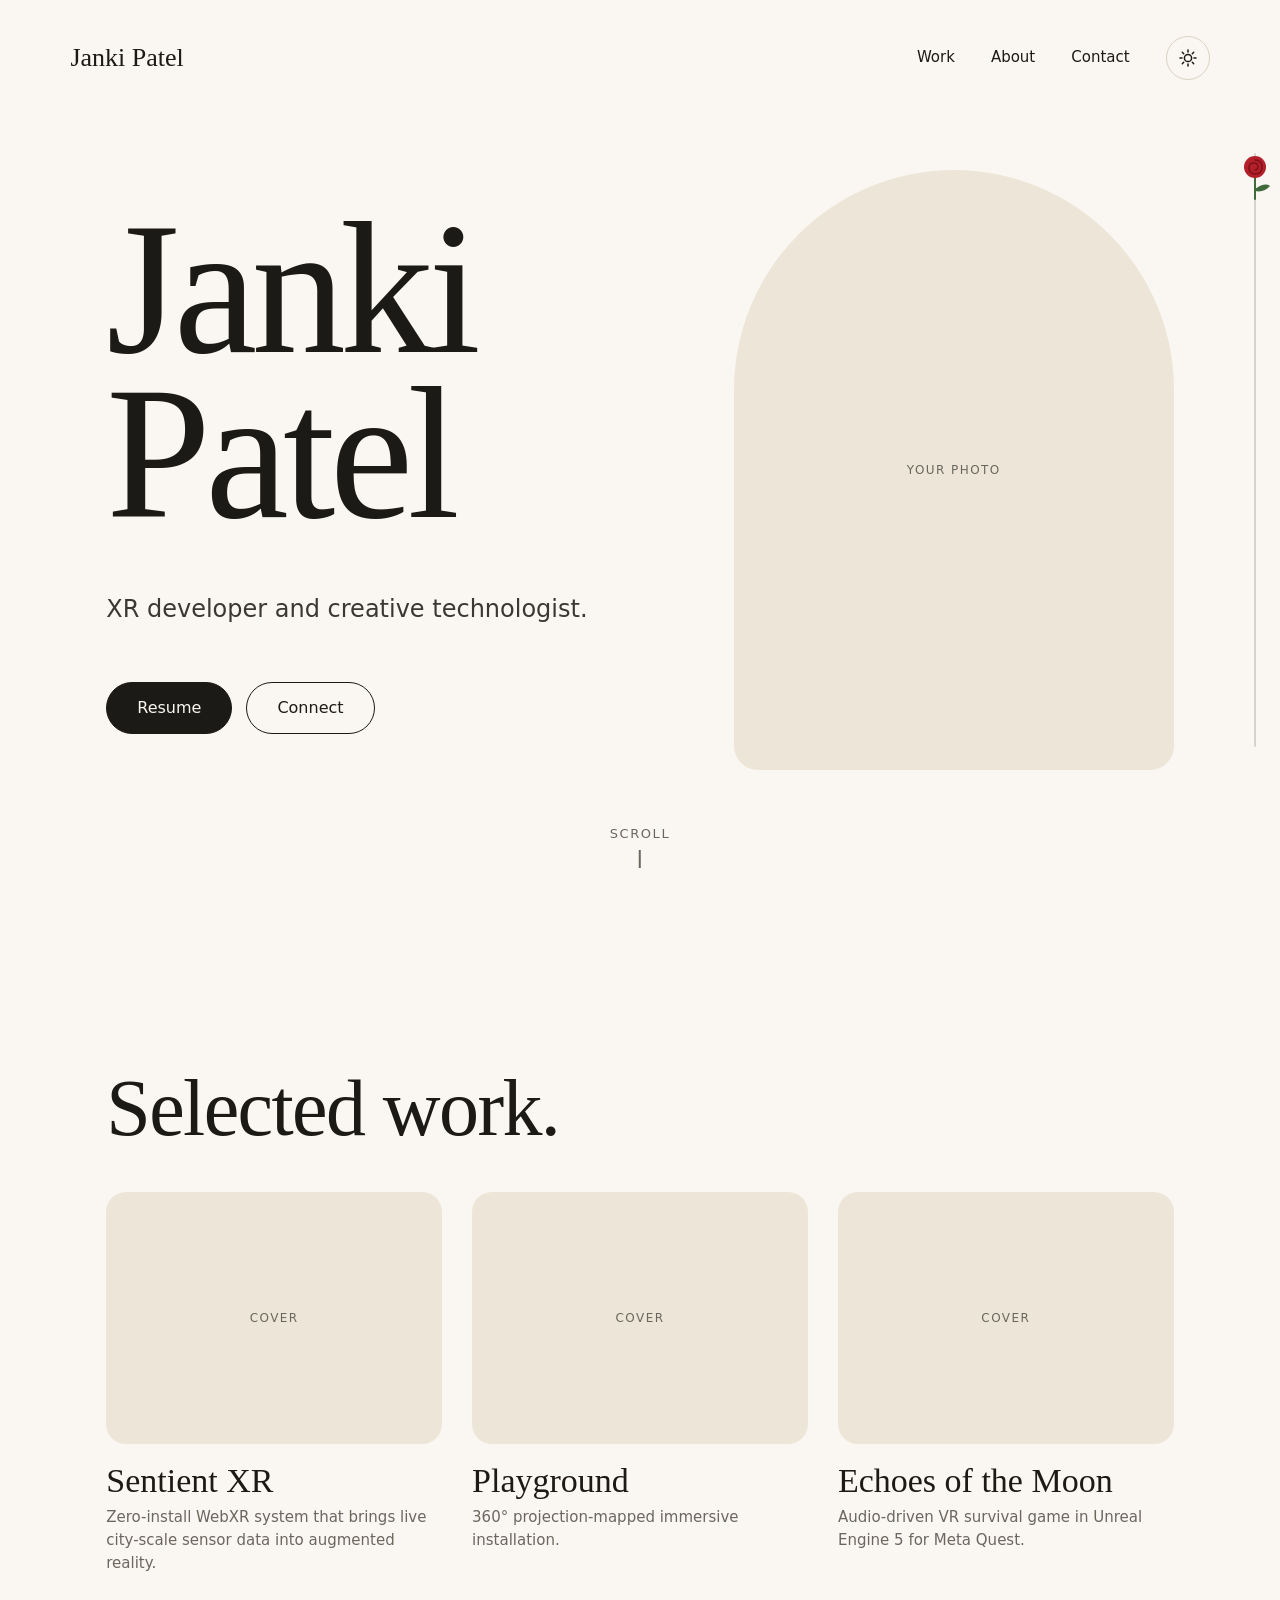
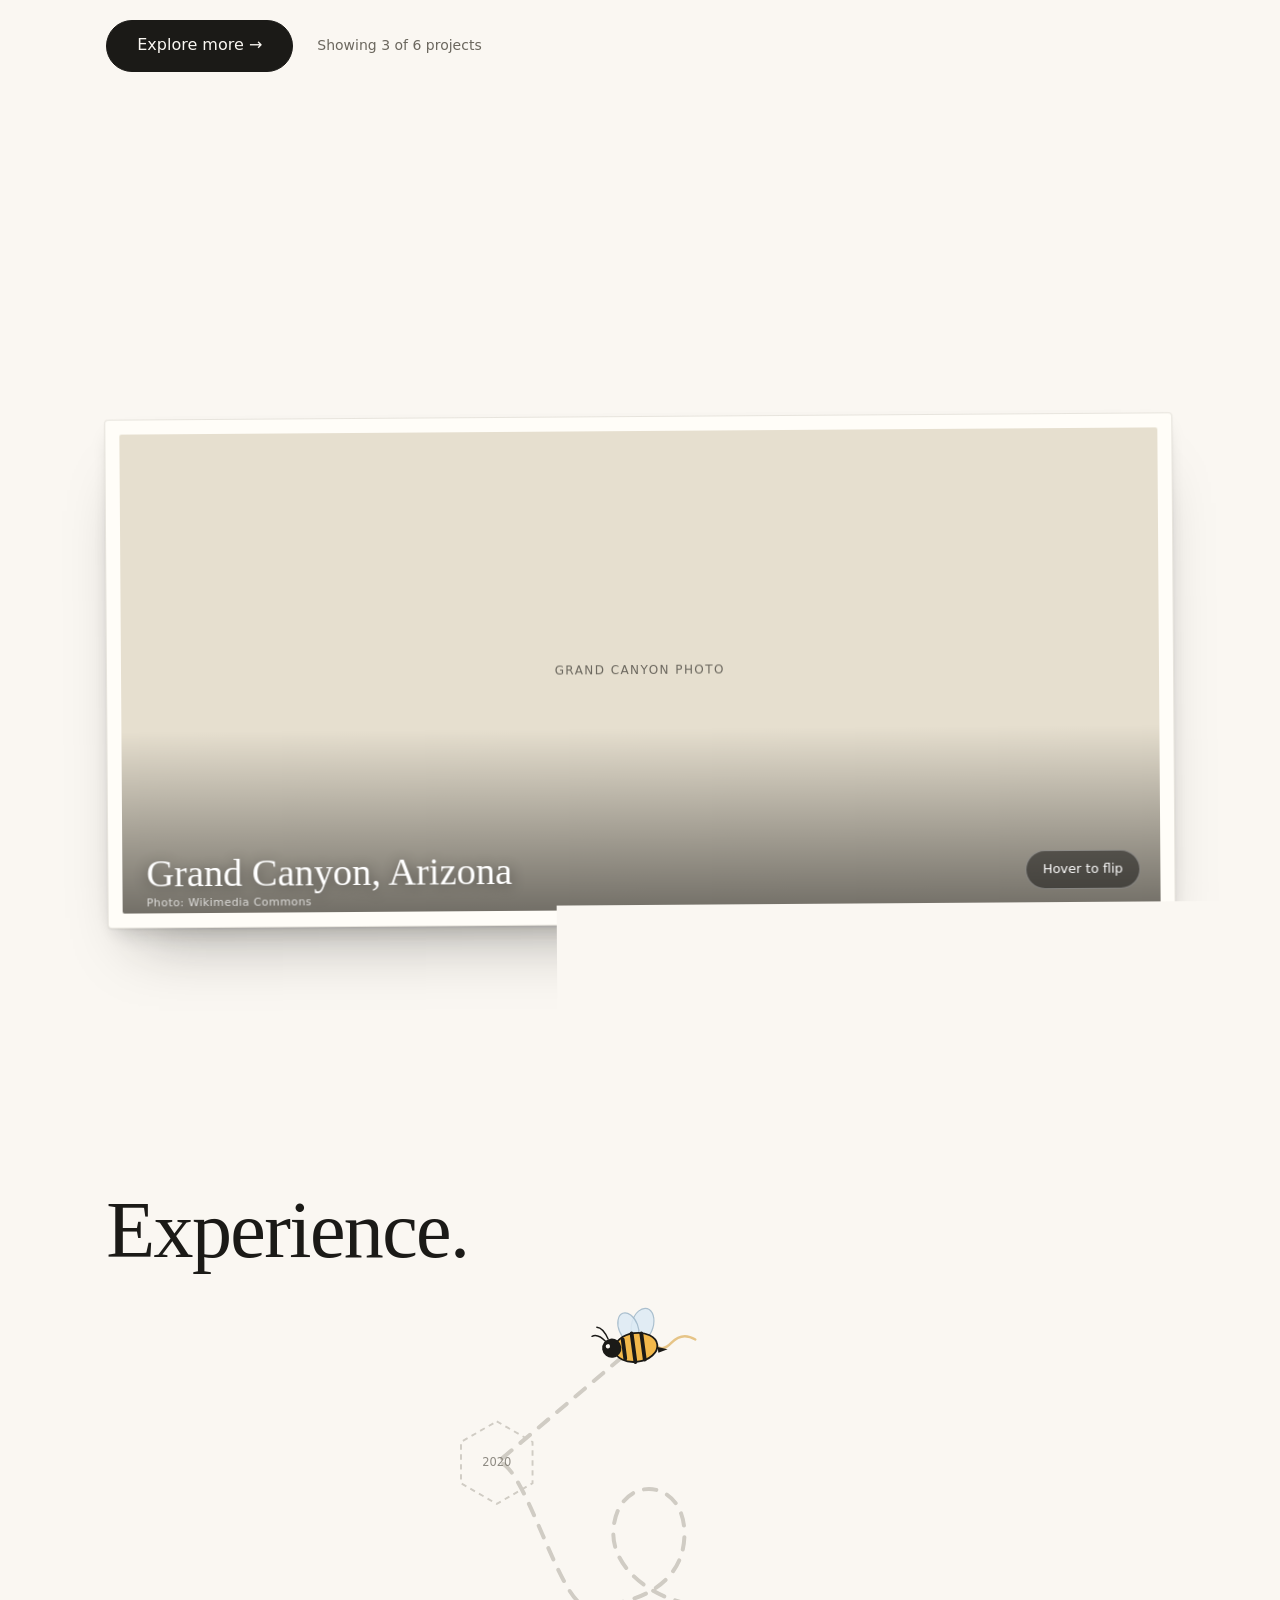
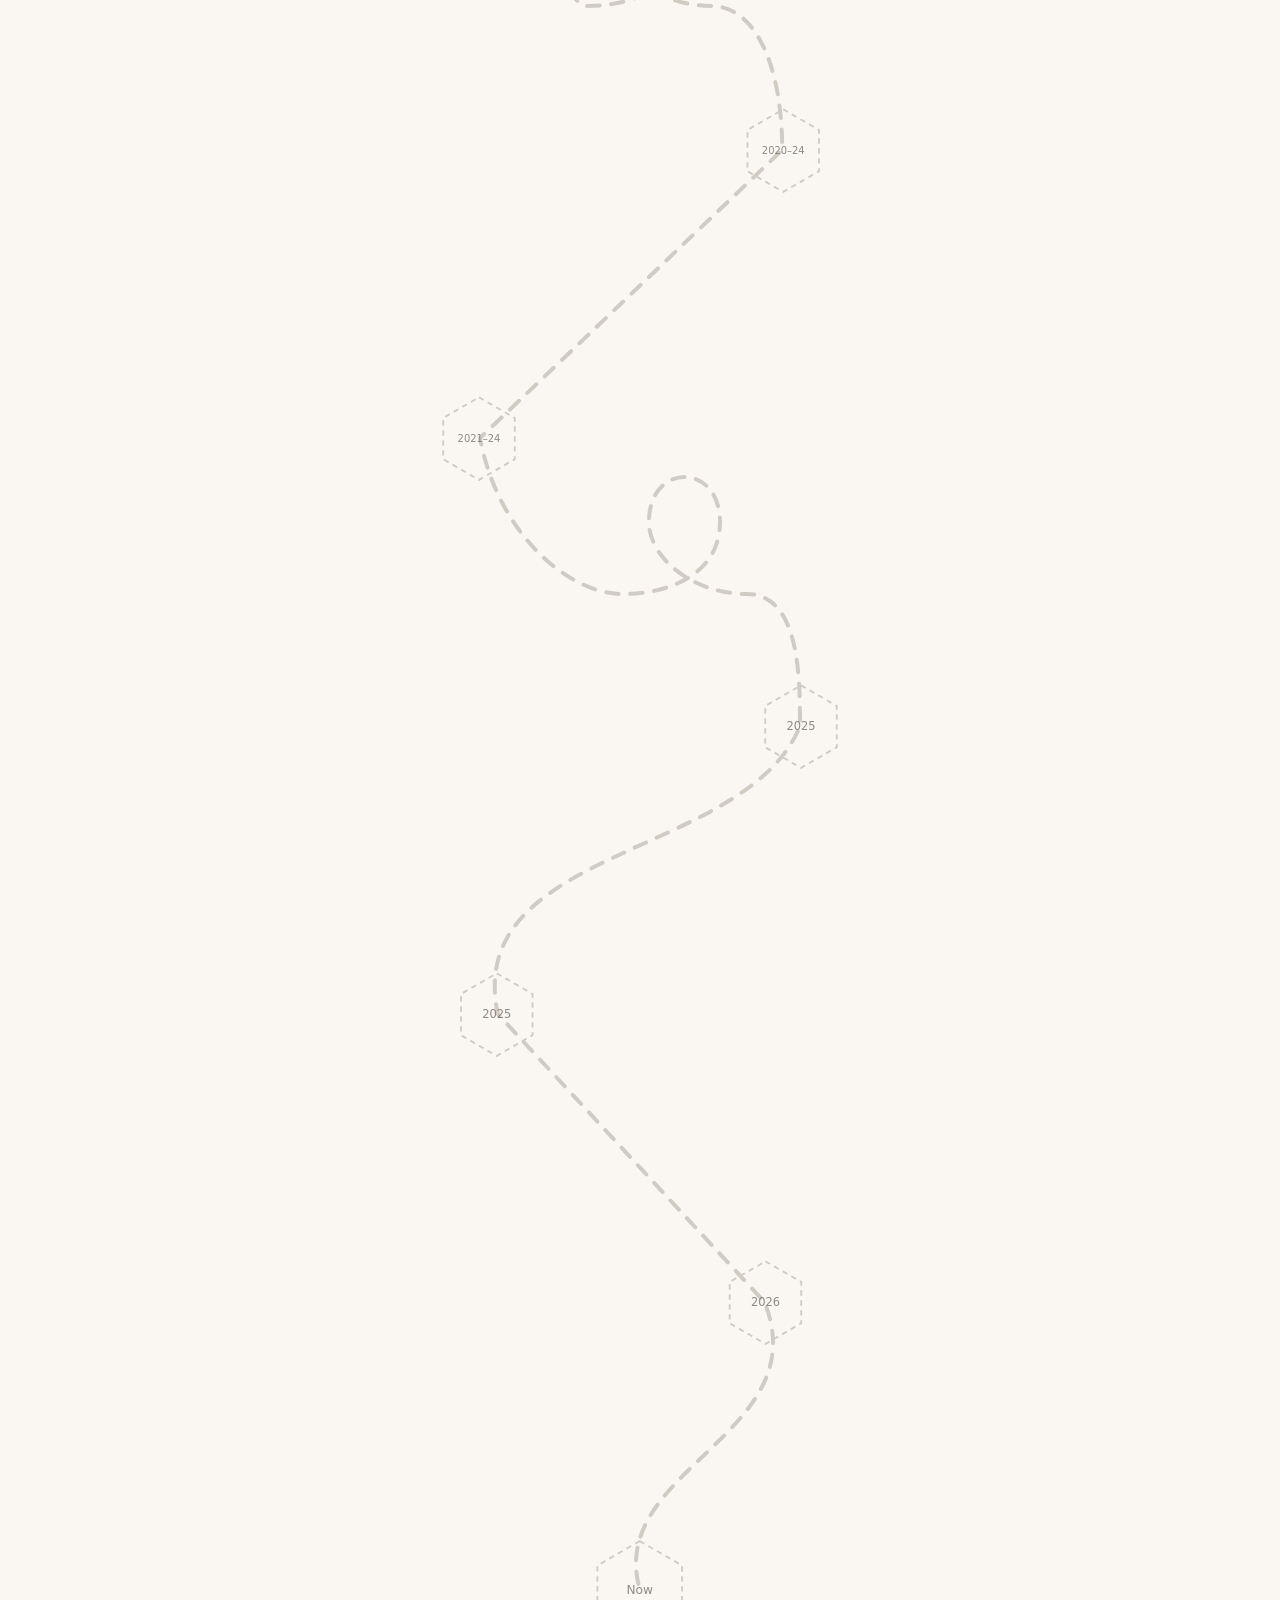
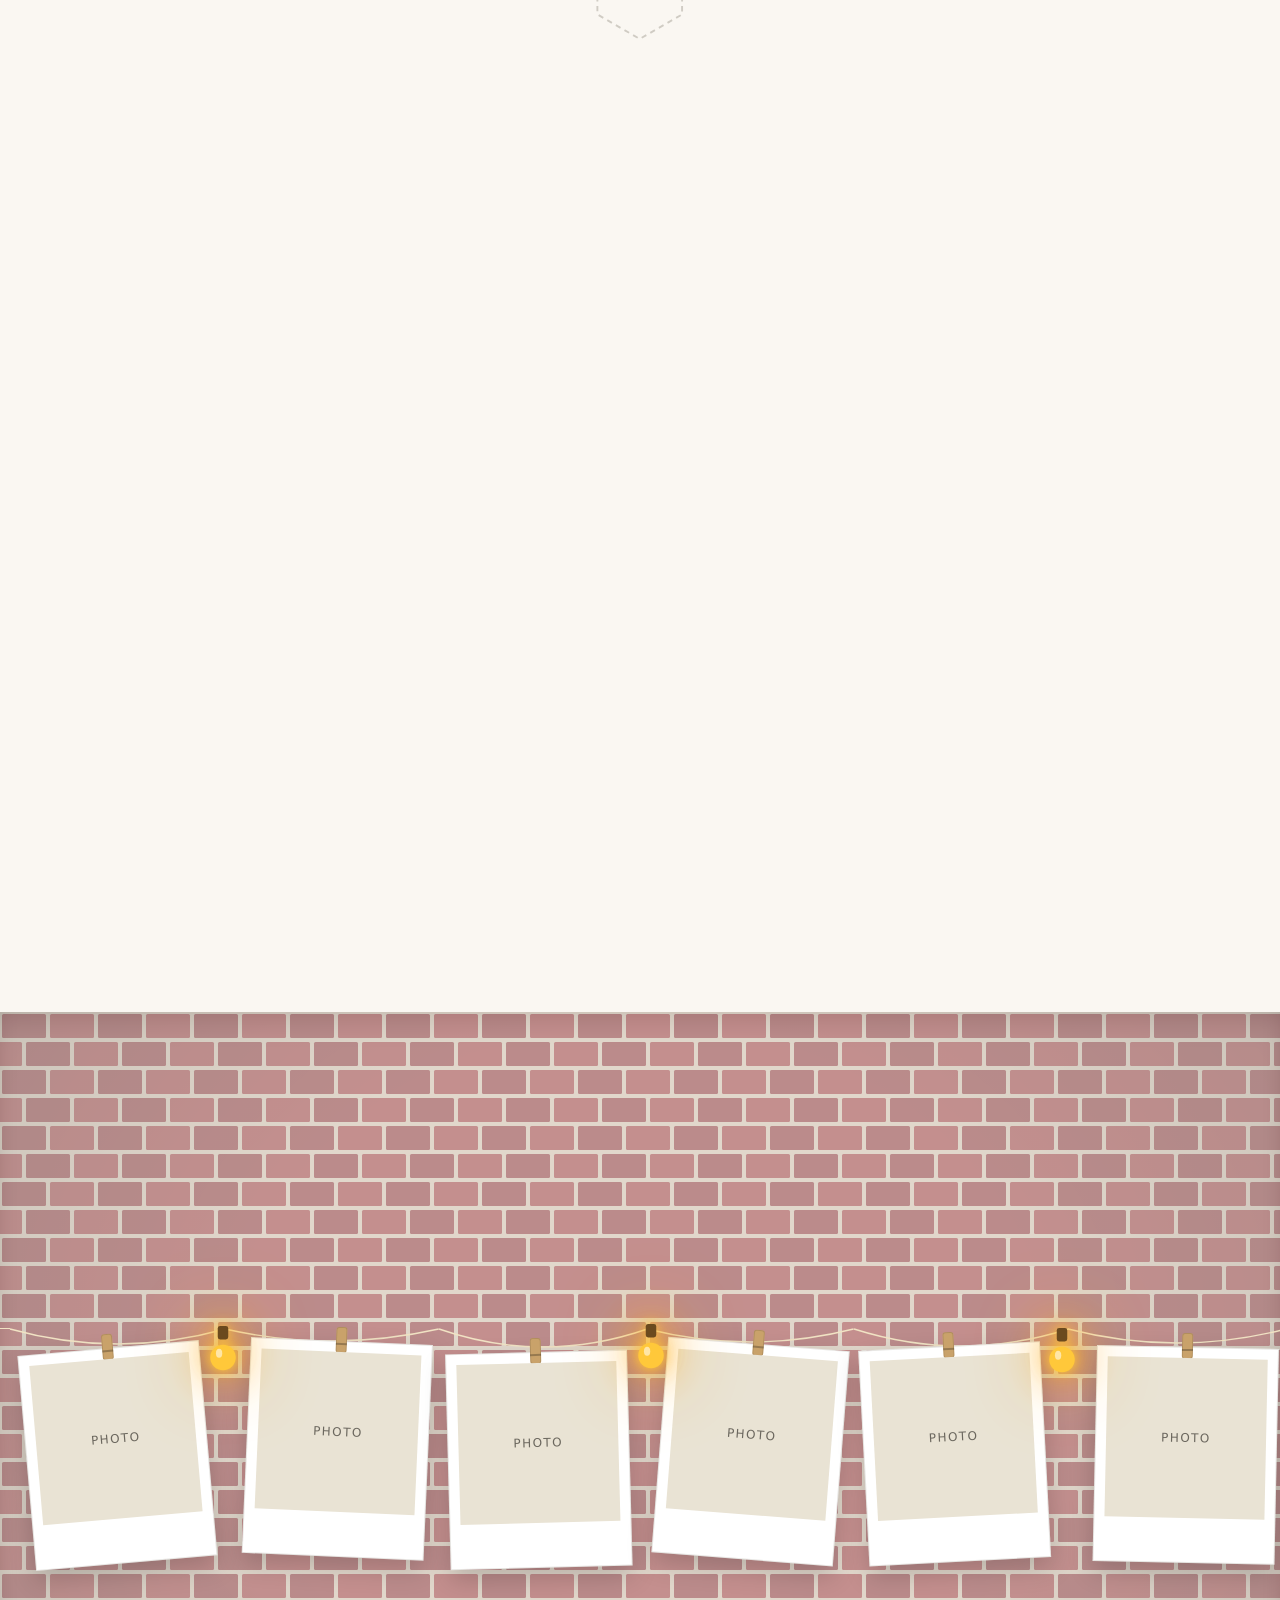
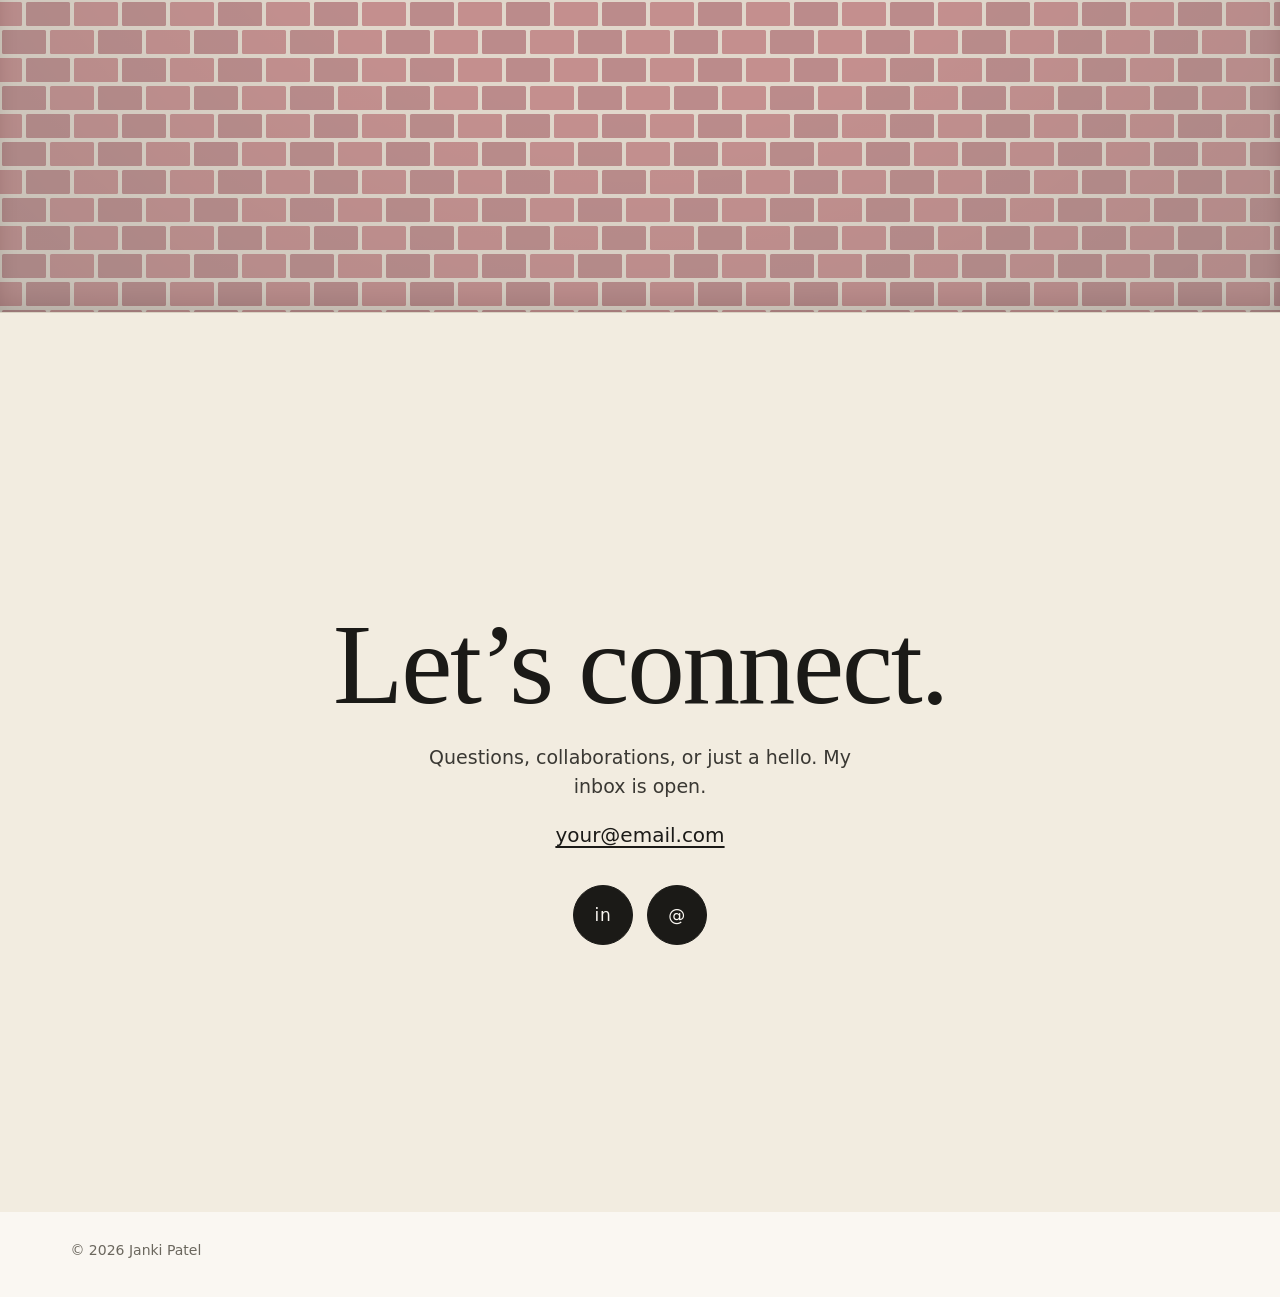
==== commit bfa1f7a2: "Smooth paging, milestone steps, draggable scroller, back-to-top, icon buttons" ====
--- a/index.html
+++ b/index.html
@@ -129,11 +129,10 @@
         <defs>
           <radialGradient id="xp-gw-d"><stop offset="0" stop-color="#EEF57A" stop-opacity="0.5"/><stop offset="0.5" stop-color="#EEF57A" stop-opacity="0.16"/><stop offset="1" stop-color="#EEF57A" stop-opacity="0"/></radialGradient>
           <radialGradient id="xp-gf-d"><stop offset="0" stop-color="#E4FF5A" stop-opacity="0.85"/><stop offset="0.45" stop-color="#C9F23C" stop-opacity="0.3"/><stop offset="1" stop-color="#C9F23C" stop-opacity="0"/></radialGradient>
-          <mask id="xp-mask-d" maskUnits="userSpaceOnUse" x="-100" y="0" width="1740" height="2640"><path class="xp-reveal" d="M 720 81 L 560 216 C 590 216 630 378 660 378 C 720 378 770 351 770 297 C 770 229.5 690 229.5 690 297 C 690 337.5 740 378 800 378 C 850 378 880 445.5 880 540 L 540 864 C 560 972 640 1039.5 700 1039.5 C 760 1039.5 810 1012.5 810 958.5 C 810 891 730 891 730 958.5 C 730 999 780 1039.5 840 1039.5 C 900 1039.5 900 1134 900 1188 C 840 1336.5 520 1323 560 1512 L 860 1836 C 920 1984.5 680 2025 720 2160 L 720 2322 C 720 2457 830 2490.8 940 2403 C 1050 2315.2 1190 2241 1500 2052" fill="none" stroke="#fff" stroke-width="16" stroke-linecap="round"/></mask>
         </defs>
         <g class="xp-sparkles"><g fill="#E4FF5A"><circle cx="470" cy="300" r="2.2" opacity="0.7"/><circle cx="1010" cy="350" r="1.8" opacity="0.55"/><circle cx="660" cy="650" r="2" opacity="0.6"/><circle cx="1050" cy="800" r="2.4" opacity="0.7"/><circle cx="420" cy="960" r="1.8" opacity="0.5"/><circle cx="780" cy="950" r="1.6" opacity="0.5"/><circle cx="1100" cy="1500" r="2" opacity="0.5"/><circle cx="330" cy="1250" r="1.8" opacity="0.5"/><circle cx="1000" cy="2000" r="1.8" opacity="0.5"/></g><g fill="#B8C8FF"><circle cx="1100" cy="200" r="1.6" opacity="0.5"/><circle cx="330" cy="520" r="1.8" opacity="0.5"/><circle cx="1000" cy="1250" r="1.6" opacity="0.35"/><circle cx="400" cy="1850" r="1.6" opacity="0.4"/></g></g>
         <path class="xp-route-bg" d="M 720 81 L 560 216 C 590 216 630 378 660 378 C 720 378 770 351 770 297 C 770 229.5 690 229.5 690 297 C 690 337.5 740 378 800 378 C 850 378 880 445.5 880 540 L 540 864 C 560 972 640 1039.5 700 1039.5 C 760 1039.5 810 1012.5 810 958.5 C 810 891 730 891 730 958.5 C 730 999 780 1039.5 840 1039.5 C 900 1039.5 900 1134 900 1188 C 840 1336.5 520 1323 560 1512 L 860 1836 C 920 1984.5 680 2025 720 2160"/>
-        <path class="xp-route-fg" d="M 720 81 L 560 216 C 590 216 630 378 660 378 C 720 378 770 351 770 297 C 770 229.5 690 229.5 690 297 C 690 337.5 740 378 800 378 C 850 378 880 445.5 880 540 L 540 864 C 560 972 640 1039.5 700 1039.5 C 760 1039.5 810 1012.5 810 958.5 C 810 891 730 891 730 958.5 C 730 999 780 1039.5 840 1039.5 C 900 1039.5 900 1134 900 1188 C 840 1336.5 520 1323 560 1512 L 860 1836 C 920 1984.5 680 2025 720 2160 L 720 2322 C 720 2457 830 2490.8 940 2403 C 1050 2315.2 1190 2241 1500 2052" mask="url(#xp-mask-d)"/>
+        <path class="xp-route-fg" d="M 720 81 L 560 216 C 590 216 630 378 660 378 C 720 378 770 351 770 297 C 770 229.5 690 229.5 690 297 C 690 337.5 740 378 800 378 C 850 378 880 445.5 880 540 L 540 864 C 560 972 640 1039.5 700 1039.5 C 760 1039.5 810 1012.5 810 958.5 C 810 891 730 891 730 958.5 C 730 999 780 1039.5 840 1039.5 C 900 1039.5 900 1134 900 1188 C 840 1336.5 520 1323 560 1512 L 860 1836 C 920 1984.5 680 2025 720 2160 L 720 2322 C 720 2457 830 2490.8 940 2403 C 1050 2315.2 1190 2241 1500 2052" style="stroke-dasharray: 0 99999"/>
         <circle class="xp-start" cx="720" cy="81" r="5"/>
         <g class="xp-node" data-x="560" data-y="216" transform="translate(560 216)"><g class="pop"><circle class="glow2" r="151" fill="url(#xp-gw-d)"/><circle class="glow" r="103" fill="url(#xp-gw-d)"/><circle class="halo" r="65"/><polygon class="dec" points="0.0,-20.0 17.3,-10.0 17.3,10.0 0.0,20.0 -17.3,10.0 -17.3,-10.0" transform="translate(-64 0)"/><polygon class="dec d2" points="0.0,-20.0 17.3,-10.0 17.3,10.0 0.0,20.0 -17.3,10.0 -17.3,-10.0" transform="translate(-32 55)"/><polygon class="hx" points="0.0,-54.0 46.8,-27.0 46.8,27.0 0.0,54.0 -46.8,27.0 -46.8,-27.0"/><text y="5" font-size="15">2020</text></g></g><g class="xp-node" data-x="880" data-y="540" transform="translate(880 540)"><g class="pop"><circle class="glow2" r="151" fill="url(#xp-gw-d)"/><circle class="glow" r="103" fill="url(#xp-gw-d)"/><circle class="halo" r="65"/><polygon class="dec" points="0.0,-20.0 17.3,-10.0 17.3,10.0 0.0,20.0 -17.3,10.0 -17.3,-10.0" transform="translate(64 0)"/><polygon class="dec d2" points="0.0,-20.0 17.3,-10.0 17.3,10.0 0.0,20.0 -17.3,10.0 -17.3,-10.0" transform="translate(32 55)"/><polygon class="hx" points="0.0,-54.0 46.8,-27.0 46.8,27.0 0.0,54.0 -46.8,27.0 -46.8,-27.0"/><text y="4" font-size="13">2020–24</text></g></g><g class="xp-node" data-x="540" data-y="864" transform="translate(540 864)"><g class="pop"><circle class="glow2" r="151" fill="url(#xp-gw-d)"/><circle class="glow" r="103" fill="url(#xp-gw-d)"/><circle class="halo" r="65"/><polygon class="dec" points="0.0,-20.0 17.3,-10.0 17.3,10.0 0.0,20.0 -17.3,10.0 -17.3,-10.0" transform="translate(-64 0)"/><polygon class="dec d2" points="0.0,-20.0 17.3,-10.0 17.3,10.0 0.0,20.0 -17.3,10.0 -17.3,-10.0" transform="translate(-32 55)"/><polygon class="hx" points="0.0,-54.0 46.8,-27.0 46.8,27.0 0.0,54.0 -46.8,27.0 -46.8,-27.0"/><text y="4" font-size="13">2021–24</text></g></g><g class="xp-node" data-x="900" data-y="1188" transform="translate(900 1188)"><g class="pop"><circle class="glow2" r="151" fill="url(#xp-gw-d)"/><circle class="glow" r="103" fill="url(#xp-gw-d)"/><circle class="halo" r="65"/><polygon class="dec" points="0.0,-20.0 17.3,-10.0 17.3,10.0 0.0,20.0 -17.3,10.0 -17.3,-10.0" transform="translate(64 0)"/><polygon class="dec d2" points="0.0,-20.0 17.3,-10.0 17.3,10.0 0.0,20.0 -17.3,10.0 -17.3,-10.0" transform="translate(32 55)"/><polygon class="hx" points="0.0,-54.0 46.8,-27.0 46.8,27.0 0.0,54.0 -46.8,27.0 -46.8,-27.0"/><text y="5" font-size="15">2025</text></g></g><g class="xp-node" data-x="560" data-y="1512" transform="translate(560 1512)"><g class="pop"><circle class="glow2" r="151" fill="url(#xp-gw-d)"/><circle class="glow" r="103" fill="url(#xp-gw-d)"/><circle class="halo" r="65"/><polygon class="dec" points="0.0,-20.0 17.3,-10.0 17.3,10.0 0.0,20.0 -17.3,10.0 -17.3,-10.0" transform="translate(-64 0)"/><polygon class="dec d2" points="0.0,-20.0 17.3,-10.0 17.3,10.0 0.0,20.0 -17.3,10.0 -17.3,-10.0" transform="translate(-32 55)"/><polygon class="hx" points="0.0,-54.0 46.8,-27.0 46.8,27.0 0.0,54.0 -46.8,27.0 -46.8,-27.0"/><text y="5" font-size="15">2025</text></g></g><g class="xp-node" data-x="860" data-y="1836" transform="translate(860 1836)"><g class="pop"><circle class="glow2" r="151" fill="url(#xp-gw-d)"/><circle class="glow" r="103" fill="url(#xp-gw-d)"/><circle class="halo" r="65"/><polygon class="dec" points="0.0,-20.0 17.3,-10.0 17.3,10.0 0.0,20.0 -17.3,10.0 -17.3,-10.0" transform="translate(64 0)"/><polygon class="dec d2" points="0.0,-20.0 17.3,-10.0 17.3,10.0 0.0,20.0 -17.3,10.0 -17.3,-10.0" transform="translate(32 55)"/><polygon class="hx" points="0.0,-54.0 46.8,-27.0 46.8,27.0 0.0,54.0 -46.8,27.0 -46.8,-27.0"/><text y="5" font-size="15">2026</text></g></g><g class="xp-node" data-x="720" data-y="2160" transform="translate(720 2160)"><g class="pop"><circle class="glow2" r="179" fill="url(#xp-gw-d)"/><circle class="glow" r="122" fill="url(#xp-gw-d)"/><circle class="halo" r="77"/><polygon class="dec" points="0.0,-20.0 17.3,-10.0 17.3,10.0 0.0,20.0 -17.3,10.0 -17.3,-10.0" transform="translate(-64 0)"/><polygon class="dec d2" points="0.0,-20.0 17.3,-10.0 17.3,10.0 0.0,20.0 -17.3,10.0 -17.3,-10.0" transform="translate(-32 55)"/><polygon class="hx" points="0.0,-64.0 55.4,-32.0 55.4,32.0 0.0,64.0 -55.4,32.0 -55.4,-32.0"/><text y="5" font-size="16">Now</text></g></g>
         <g class="xp-traveler" transform="translate(720 81)"><g class="xp-bee" transform="scale(1.35)">
@@ -165,11 +164,10 @@
         <defs>
           <radialGradient id="xp-gw-m"><stop offset="0" stop-color="#EEF57A" stop-opacity="0.5"/><stop offset="0.5" stop-color="#EEF57A" stop-opacity="0.16"/><stop offset="1" stop-color="#EEF57A" stop-opacity="0"/></radialGradient>
           <radialGradient id="xp-gf-m"><stop offset="0" stop-color="#E4FF5A" stop-opacity="0.85"/><stop offset="0.45" stop-color="#C9F23C" stop-opacity="0.3"/><stop offset="1" stop-color="#C9F23C" stop-opacity="0"/></radialGradient>
-          <mask id="xp-mask-m" maskUnits="userSpaceOnUse" x="-100" y="0" width="690" height="2060"><path class="xp-reveal" d="M 70 43.6 L 62 150 C 62 209.1 20 291.8 50 291.8 C 80 291.8 105 280 105 256.4 C 105 226.8 65 226.8 65 256.4 C 65 274.1 90 291.8 120 291.8 C 140 291.8 100 362.7 94 410 L 58 670 C 58 740.9 20 811.8 50 811.8 C 80 811.8 105 800 105 776.4 C 105 746.8 65 746.8 65 776.4 C 65 794.1 90 811.8 120 811.8 C 140 811.8 100 882.7 90 930 C 140 1048.2 22 1083.6 60 1190 L 92 1450 C 130 1568.2 30 1615.5 70 1710 L 70 1804.5 C 70 1910.9 200 1946.4 300 1875.5 C 370 1828.2 430 1757.3 480 1674.5" fill="none" stroke="#fff" stroke-width="16" stroke-linecap="round"/></mask>
         </defs>
         
         <path class="xp-route-bg" d="M 70 43.6 L 62 150 C 62 209.1 20 291.8 50 291.8 C 80 291.8 105 280 105 256.4 C 105 226.8 65 226.8 65 256.4 C 65 274.1 90 291.8 120 291.8 C 140 291.8 100 362.7 94 410 L 58 670 C 58 740.9 20 811.8 50 811.8 C 80 811.8 105 800 105 776.4 C 105 746.8 65 746.8 65 776.4 C 65 794.1 90 811.8 120 811.8 C 140 811.8 100 882.7 90 930 C 140 1048.2 22 1083.6 60 1190 L 92 1450 C 130 1568.2 30 1615.5 70 1710"/>
-        <path class="xp-route-fg" d="M 70 43.6 L 62 150 C 62 209.1 20 291.8 50 291.8 C 80 291.8 105 280 105 256.4 C 105 226.8 65 226.8 65 256.4 C 65 274.1 90 291.8 120 291.8 C 140 291.8 100 362.7 94 410 L 58 670 C 58 740.9 20 811.8 50 811.8 C 80 811.8 105 800 105 776.4 C 105 746.8 65 746.8 65 776.4 C 65 794.1 90 811.8 120 811.8 C 140 811.8 100 882.7 90 930 C 140 1048.2 22 1083.6 60 1190 L 92 1450 C 130 1568.2 30 1615.5 70 1710 L 70 1804.5 C 70 1910.9 200 1946.4 300 1875.5 C 370 1828.2 430 1757.3 480 1674.5" mask="url(#xp-mask-m)"/>
+        <path class="xp-route-fg" d="M 70 43.6 L 62 150 C 62 209.1 20 291.8 50 291.8 C 80 291.8 105 280 105 256.4 C 105 226.8 65 226.8 65 256.4 C 65 274.1 90 291.8 120 291.8 C 140 291.8 100 362.7 94 410 L 58 670 C 58 740.9 20 811.8 50 811.8 C 80 811.8 105 800 105 776.4 C 105 746.8 65 746.8 65 776.4 C 65 794.1 90 811.8 120 811.8 C 140 811.8 100 882.7 90 930 C 140 1048.2 22 1083.6 60 1190 L 92 1450 C 130 1568.2 30 1615.5 70 1710 L 70 1804.5 C 70 1910.9 200 1946.4 300 1875.5 C 370 1828.2 430 1757.3 480 1674.5" style="stroke-dasharray: 0 99999"/>
         <circle class="xp-start" cx="70" cy="44" r="5"/>
         <g class="xp-node" data-x="62" data-y="150" transform="translate(62 150)"><g class="pop"><circle class="glow2" r="76" fill="url(#xp-gw-m)"/><circle class="glow" r="51" fill="url(#xp-gw-m)"/><circle class="halo" r="32"/><polygon class="dec" points="0.0,-10.0 8.7,-5.0 8.7,5.0 0.0,10.0 -8.7,5.0 -8.7,-5.0" transform="translate(-34 0)"/><polygon class="dec d2" points="0.0,-10.0 8.7,-5.0 8.7,5.0 0.0,10.0 -8.7,5.0 -8.7,-5.0" transform="translate(-17 29)"/><polygon class="hx" points="0.0,-27.0 23.4,-13.5 23.4,13.5 0.0,27.0 -23.4,13.5 -23.4,-13.5"/><text y="3" font-size="10">2020</text></g></g><g class="xp-node" data-x="94" data-y="410" transform="translate(94 410)"><g class="pop"><circle class="glow2" r="76" fill="url(#xp-gw-m)"/><circle class="glow" r="51" fill="url(#xp-gw-m)"/><circle class="halo" r="32"/><polygon class="dec" points="0.0,-10.0 8.7,-5.0 8.7,5.0 0.0,10.0 -8.7,5.0 -8.7,-5.0" transform="translate(34 0)"/><polygon class="dec d2" points="0.0,-10.0 8.7,-5.0 8.7,5.0 0.0,10.0 -8.7,5.0 -8.7,-5.0" transform="translate(17 29)"/><polygon class="hx" points="0.0,-27.0 23.4,-13.5 23.4,13.5 0.0,27.0 -23.4,13.5 -23.4,-13.5"/><text y="2" font-size="8">2020–24</text></g></g><g class="xp-node" data-x="58" data-y="670" transform="translate(58 670)"><g class="pop"><circle class="glow2" r="76" fill="url(#xp-gw-m)"/><circle class="glow" r="51" fill="url(#xp-gw-m)"/><circle class="halo" r="32"/><polygon class="dec" points="0.0,-10.0 8.7,-5.0 8.7,5.0 0.0,10.0 -8.7,5.0 -8.7,-5.0" transform="translate(-34 0)"/><polygon class="dec d2" points="0.0,-10.0 8.7,-5.0 8.7,5.0 0.0,10.0 -8.7,5.0 -8.7,-5.0" transform="translate(-17 29)"/><polygon class="hx" points="0.0,-27.0 23.4,-13.5 23.4,13.5 0.0,27.0 -23.4,13.5 -23.4,-13.5"/><text y="2" font-size="8">2021–24</text></g></g><g class="xp-node" data-x="90" data-y="930" transform="translate(90 930)"><g class="pop"><circle class="glow2" r="76" fill="url(#xp-gw-m)"/><circle class="glow" r="51" fill="url(#xp-gw-m)"/><circle class="halo" r="32"/><polygon class="dec" points="0.0,-10.0 8.7,-5.0 8.7,5.0 0.0,10.0 -8.7,5.0 -8.7,-5.0" transform="translate(34 0)"/><polygon class="dec d2" points="0.0,-10.0 8.7,-5.0 8.7,5.0 0.0,10.0 -8.7,5.0 -8.7,-5.0" transform="translate(17 29)"/><polygon class="hx" points="0.0,-27.0 23.4,-13.5 23.4,13.5 0.0,27.0 -23.4,13.5 -23.4,-13.5"/><text y="3" font-size="10">2025</text></g></g><g class="xp-node" data-x="60" data-y="1190" transform="translate(60 1190)"><g class="pop"><circle class="glow2" r="76" fill="url(#xp-gw-m)"/><circle class="glow" r="51" fill="url(#xp-gw-m)"/><circle class="halo" r="32"/><polygon class="dec" points="0.0,-10.0 8.7,-5.0 8.7,5.0 0.0,10.0 -8.7,5.0 -8.7,-5.0" transform="translate(-34 0)"/><polygon class="dec d2" points="0.0,-10.0 8.7,-5.0 8.7,5.0 0.0,10.0 -8.7,5.0 -8.7,-5.0" transform="translate(-17 29)"/><polygon class="hx" points="0.0,-27.0 23.4,-13.5 23.4,13.5 0.0,27.0 -23.4,13.5 -23.4,-13.5"/><text y="3" font-size="10">2025</text></g></g><g class="xp-node" data-x="92" data-y="1450" transform="translate(92 1450)"><g class="pop"><circle class="glow2" r="76" fill="url(#xp-gw-m)"/><circle class="glow" r="51" fill="url(#xp-gw-m)"/><circle class="halo" r="32"/><polygon class="dec" points="0.0,-10.0 8.7,-5.0 8.7,5.0 0.0,10.0 -8.7,5.0 -8.7,-5.0" transform="translate(34 0)"/><polygon class="dec d2" points="0.0,-10.0 8.7,-5.0 8.7,5.0 0.0,10.0 -8.7,5.0 -8.7,-5.0" transform="translate(17 29)"/><polygon class="hx" points="0.0,-27.0 23.4,-13.5 23.4,13.5 0.0,27.0 -23.4,13.5 -23.4,-13.5"/><text y="3" font-size="10">2026</text></g></g><g class="xp-node" data-x="70" data-y="1710" transform="translate(70 1710)"><g class="pop"><circle class="glow2" r="90" fill="url(#xp-gw-m)"/><circle class="glow" r="61" fill="url(#xp-gw-m)"/><circle class="halo" r="38"/><polygon class="dec" points="0.0,-10.0 8.7,-5.0 8.7,5.0 0.0,10.0 -8.7,5.0 -8.7,-5.0" transform="translate(-34 0)"/><polygon class="dec d2" points="0.0,-10.0 8.7,-5.0 8.7,5.0 0.0,10.0 -8.7,5.0 -8.7,-5.0" transform="translate(-17 29)"/><polygon class="hx" points="0.0,-32.0 27.7,-16.0 27.7,16.0 0.0,32.0 -27.7,16.0 -27.7,-16.0"/><text y="3" font-size="11">Now</text></g></g>
         <g class="xp-traveler" transform="translate(70 44)"><g class="xp-bee" transform="scale(0.85)">
@@ -197,7 +195,7 @@
 <circle cx="7.5" cy="3" r="2.2" fill="#FF9DB0" opacity="0.75"/><circle cx="21.5" cy="3" r="2.2" fill="#FF9DB0" opacity="0.75"/>
 <path d="M12 4 q2.5 2.8 5 0" fill="none" stroke="#1B2140" stroke-width="1.2" stroke-linecap="round"/></g></g>
       </svg>
-      <ol class="xp-cards"><li class="xp-card side-l" style="--dt:5.682%;--dr:67.917%;--pt:5.049%"><p class="xp-meta">2020 &middot; Remote</p><h2>AR Developer Intern</h2><p class="xp-org">Cyrrup Solutions Pvt Ltd</p><p class="xp-loc">Bangalore, India</p><div class="xp-points"><ul><li>[ one line about what you did ]</li><li>[ one line about what you did ]</li></ul></div></li><li class="xp-card side-r" style="--dt:17.955%;--dl:67.917%;--pt:17.670%"><p class="xp-meta">2020 &ndash; 2024 &middot; Remote</p><h2>Freelancer</h2><p class="xp-org">Freelance</p><p class="xp-loc">Ahmedabad, India</p><div class="xp-points"><ul><li>[ one line about what you did ]</li><li>[ one line about what you did ]</li></ul></div></li><li class="xp-card side-l" style="--dt:30.227%;--dr:69.306%;--pt:30.291%"><p class="xp-meta">2021 &ndash; 2024 &middot; On-site</p><h2>Senior Software Engineer</h2><p class="xp-org">Go Digit General Insurance</p><p class="xp-loc">Pune, India</p><div class="xp-points"><ul><li>[ one line about what you did ]</li><li>[ one line about what you did ]</li></ul></div></li><li class="xp-card side-r" style="--dt:42.500%;--dl:69.306%;--pt:42.913%"><p class="xp-meta">2025 &middot; On-site</p><h2>VR POD Operator</h2><p class="xp-org">Dreamscape Learn</p><p class="xp-loc">Mesa, USA</p><div class="xp-points"><ul><li>[ one line about what you did ]</li><li>[ one line about what you did ]</li></ul></div></li><li class="xp-card side-l" style="--dt:54.773%;--dr:67.917%;--pt:55.534%"><p class="xp-meta">2025 &middot; On-site</p><h2>XR Creative Associate</h2><p class="xp-org">Mesh Labs</p><p class="xp-loc">Mesa, USA</p><div class="xp-points"><ul><li>[ one line about what you did ]</li><li>[ one line about what you did ]</li></ul></div></li><li class="xp-card side-r" style="--dt:67.045%;--dl:66.528%;--pt:68.155%"><p class="xp-meta">2026 &ndash; Present &middot; On-site</p><h2>Software Developer</h2><p class="xp-org">MediatedX Membranes</p><p class="xp-loc">Mesa, USA</p><div class="xp-points"><ul><li>[ one line about what you did ]</li><li>[ one line about what you did ]</li></ul></div></li><li class="xp-card side-l" style="--dt:79.318%;--dr:56.806%;--pt:80.777%"><p class="xp-meta">2026 &ndash; Present &middot; On-site</p><h2>Teaching Assistant</h2><p class="xp-org">Arizona State University</p><p class="xp-loc">Mesa, USA</p><div class="xp-points"><ul><li>[ one line about what you did ]</li><li>[ one line about what you did ]</li></ul></div></li></ol>
+      <ol class="xp-cards"><li class="xp-card side-l" style="--dt:5.682%;--dr:67.917%;--pt:5.049%"><p class="xp-meta">2020 &middot; Remote</p><h2>AR Developer Intern</h2><p class="xp-org">Cyrrup Solutions Pvt Ltd</p><p class="xp-loc">Bangalore, India</p><div class="xp-points"><ul><li>[ one line about what you did ]</li><li>[ one line about what you did ]</li></ul></div></li><li class="xp-card side-r" style="--dt:17.955%;--dl:67.917%;--pt:17.670%"><p class="xp-meta">2020 &ndash; 2024 &middot; Remote</p><h2>Freelancer</h2><p class="xp-org">Freelance</p><p class="xp-loc">Ahmedabad, India</p><div class="xp-points"><ul><li>[ one line about what you did ]</li><li>[ one line about what you did ]</li></ul></div></li><li class="xp-card side-l" style="--dt:30.227%;--dr:69.306%;--pt:30.291%"><p class="xp-meta">2021 &ndash; 2024 &middot; On-site</p><h2>Senior Software Engineer</h2><p class="xp-org">Go Digit General Insurance</p><p class="xp-loc">Pune, India</p><div class="xp-points"><ul><li>[ one line about what you did ]</li><li>[ one line about what you did ]</li></ul></div></li><li class="xp-card side-r" style="--dt:42.500%;--dl:69.306%;--pt:42.913%"><p class="xp-meta">2025 &middot; On-site</p><h2>VR POD Operator</h2><p class="xp-org">Dreamscape Learn</p><p class="xp-loc">Mesa, USA</p><div class="xp-points"><ul><li>[ one line about what you did ]</li><li>[ one line about what you did ]</li></ul></div></li><li class="xp-card side-l" style="--dt:54.773%;--dr:67.917%;--pt:55.534%"><p class="xp-meta">2025 &middot; On-site</p><h2>XR Creative Associate</h2><p class="xp-org">Mesh Labs</p><p class="xp-loc">Mesa, USA</p><div class="xp-points"><ul><li>[ one line about what you did ]</li><li>[ one line about what you did ]</li></ul></div></li><li class="xp-card side-r" style="--dt:67.045%;--dl:66.528%;--pt:68.155%"><p class="xp-meta">2026 &ndash; Present &middot; On-site</p><h2>Software Developer</h2><p class="xp-org">MediatedX Membranes</p><p class="xp-loc">Mesa, USA</p><div class="xp-points"><ul><li>Shipped XR, AR and WebXR apps in Unity, Three.js and TypeScript, from data visualization to digital twins.</li><li>Built real-time systems with AWS APIs, sensor networks and AR computer vision across web, iPad, Android and standalone XR.</li><li>Held 45&ndash;60 FPS through profiling and shader work, and resolved 50+ technical issues.</li></ul></div></li><li class="xp-card side-l" style="--dt:79.318%;--dr:56.806%;--pt:80.777%"><p class="xp-meta">2026 &ndash; Present &middot; On-site</p><h2>Teaching Assistant</h2><p class="xp-org">Arizona State University</p><p class="xp-loc">Mesa, USA</p><div class="xp-points"><ul><li>[ one line about what you did ]</li><li>[ one line about what you did ]</li></ul></div></li></ol>
     </div>
   </section>
 
@@ -246,8 +244,8 @@
       <p class="lede">Questions, collaborations, or just a hello. My inbox is open.</p>
       <a class="email" href="https://mail.google.com/mail/?view=cm&fs=1&to=your@email.com" target="_blank" rel="noopener noreferrer">your@email.com</a>
       <ul class="social-logos" aria-label="Find me online">
-        <li><a class="contact-btn" href="https://linkedin.com/in/janki1028" target="_blank" rel="noopener noreferrer" aria-label="LinkedIn (opens in a new tab)"><span class="icon-slot" data-label="in"><img src="assets/icons/linkedin.svg" alt="" data-fallback="assets/icons/linkedin.png"></span><span>LinkedIn</span></a></li>
-        <li><a class="contact-btn" href="https://mail.google.com/mail/?view=cm&fs=1&to=your@email.com" target="_blank" rel="noopener noreferrer" aria-label="Gmail (opens in a new tab)"><span class="icon-slot" data-label="@"><img src="assets/icons/gmail.svg" alt="" data-fallback="assets/icons/gmail.png"></span><span>Gmail</span></a></li>
+        <li><a class="contact-btn" href="https://linkedin.com/in/janki1028" target="_blank" rel="noopener noreferrer" aria-label="LinkedIn (opens in a new tab)" title="LinkedIn"><span class="icon-slot" data-label="in"><img src="assets/icons/linkedin.svg" alt="" data-fallback="assets/icons/linkedin.png"></span></a></li>
+        <li><a class="contact-btn" href="https://mail.google.com/mail/?view=cm&fs=1&to=your@email.com" target="_blank" rel="noopener noreferrer" aria-label="Gmail (opens in a new tab)" title="Gmail"><span class="icon-slot" data-label="@"><img src="assets/icons/gmail.svg" alt="" data-fallback="assets/icons/gmail.png"></span></a></li>
       </ul></section>
 
 </main>
@@ -262,5 +260,6 @@
 <script src="js/home.js" defer></script>
 <script src="js/postcard.js" defer></script>
 <script src="js/experience.js" defer></script>
+<script src="js/pager.js" defer></script>
 </body>
 </html>
--- a/css/base.css
+++ b/css/base.css
@@ -56,9 +56,17 @@
 .wordmark { font-family: var(--serif); font-size: 26px; text-decoration: none; }
 .header-right { display: flex; align-items: center; gap: 36px; }
 .nav-links { display: flex; gap: 36px; font-size: 15px; }
-.nav-links a { text-decoration: none; padding: 10px 0; }
-.nav-links a[aria-current] {
-  text-decoration: underline; text-underline-offset: 8px; text-decoration-thickness: 1.5px;
+.nav-links a { position: relative; text-decoration: none; padding: 10px 0; }
+/* the underline draws in from the left on hover and for the current page, and slides out to the right when it leaves */
+@media (min-width: 701px) {
+  .nav-links a::after {
+    content: ""; position: absolute; left: 0; right: 0; bottom: 4px; height: 1.5px; border-radius: 2px;
+    background: currentColor; transform: scaleX(0); transform-origin: right center;
+    transition: transform 0.5s cubic-bezier(0.65, 0, 0.35, 1);
+  }
+  .nav-links a:hover::after, .nav-links a:focus-visible::after, .nav-links a[aria-current]::after {
+    transform: scaleX(1); transform-origin: left center;
+  }
 }
 
 .theme-toggle {
@@ -134,8 +142,38 @@
 /* ---------- scroll indicator: rose (light) / owl (dark) ---------- */
 .scroll-track {
   position: fixed; right: 24px; top: 17vh; bottom: 17vh; width: 2px; border-radius: 2px;
-  background: color-mix(in srgb, var(--ink) 16%, transparent); z-index: 40; pointer-events: none;
-}
+  background: color-mix(in srgb, var(--ink) 16%, transparent); z-index: 40; touch-action: none;
+}
+/* a wider, invisible strip so the thin track is easy to click, and the rose/owl easy to grab */
+.scroll-track::before { content: ""; position: absolute; top: -10px; bottom: -10px; left: -14px; right: -14px; }
+.scroll-thumb { cursor: grab; }
+.is-dragging-scroll, .is-dragging-scroll * { cursor: grabbing; user-select: none; -webkit-user-select: none; }
+.scroll-thumb .tilt { transition: scale 0.25s ease; }
+.scroll-thumb:hover .tilt, .is-dragging-scroll .scroll-thumb .tilt { scale: 1.12; }
+
+/* ---------- touch screens: a swipe settles on the next section / Experience role ----------
+   (mouse, trackpad and keyboard use js/pager.js instead) */
+@media (hover: none) and (pointer: coarse) {
+  html.has-snap { scroll-snap-type: y proximity; }
+  html.has-snap main > section { scroll-snap-align: start; }
+  html.is-gliding { scroll-snap-type: none; }
+}
+.xp-snap { position: absolute; left: 0; width: 1px; height: 1px; pointer-events: none; scroll-snap-align: start; scroll-snap-stop: always; }
+
+/* ---------- back to top ---------- */
+.to-top {
+  position: fixed; right: 20px; bottom: 24px; z-index: 45; width: 48px; height: 48px; padding: 0;
+  display: grid; place-items: center; border-radius: 50%; cursor: pointer;
+  border: 1px solid var(--line); background: var(--bg); color: var(--ink);
+  box-shadow: 0 8px 22px rgba(27, 26, 23, 0.12);
+  opacity: 0; visibility: hidden; transform: translateY(14px) scale(0.9);
+  transition: opacity 0.35s ease, transform 0.45s cubic-bezier(0.34, 1.4, 0.64, 1), visibility 0s linear 0.45s, border-color 0.25s ease;
+}
+.to-top.is-shown { opacity: 1; visibility: visible; transform: none; transition-delay: 0s; }
+.to-top:hover { border-color: var(--ink); transform: translateY(-3px); }
+.to-top svg { transition: transform 0.3s ease; }
+.to-top:hover svg { transform: translateY(-2px); }
+[data-theme="dark"] .to-top { box-shadow: 0 8px 22px rgba(0, 0, 0, 0.45); }
 .scroll-thumb { position: absolute; left: 50%; top: 0; width: max-content; will-change: transform; }
 .scroll-thumb .tilt { transform-origin: 50% 20%; }
 .scroll-thumb svg { overflow: visible; max-width: none; }
@@ -155,6 +193,7 @@
   }
   .nav-links a { padding: 12px 8px; }
   .scroll-track { right: 10px; top: 14vh; bottom: 14vh; }
+  .to-top { right: 14px; bottom: calc(90px + env(safe-area-inset-bottom)); width: 44px; height: 44px; }
   .scroll-thumb svg { transform: scale(0.75); transform-origin: top center; }
   .site-footer { padding-bottom: 28px; }
 }
--- a/css/pages.css
+++ b/css/pages.css
@@ -41,19 +41,19 @@
 /* ==========================================================================
    HOME SCROLL STORY: hero > work (3) > about > contact
    ========================================================================== */
-html.home-root { scroll-snap-type: y proximity; }
-.home { position: relative; scroll-snap-align: start; }
-.home-sec { scroll-snap-align: start; min-height: 100svh; padding: 110px var(--gutter) 70px; display: flex; flex-direction: column; justify-content: center; }
+
+.home { position: relative; }
+.home-sec { min-height: 100svh; padding: 110px var(--gutter) 70px; display: flex; flex-direction: column; justify-content: center; }
 .home-page .site-header { position: fixed; transition: background-color 0.3s ease, padding 0.3s ease, border-color 0.3s ease; border-bottom: 1px solid transparent; padding-bottom: 0; }
 .home-page .site-header.is-stuck {
   padding-top: 14px; padding-bottom: 14px; border-bottom-color: var(--line-soft);
-  background: color-mix(in srgb, var(--bg) 86%, transparent); -webkit-backdrop-filter: blur(12px); backdrop-filter: blur(12px);
+  background: color-mix(in srgb, var(--bg) 96%, transparent); 
 }
 /* every other page gets the same sticky header (js/responsive.js toggles .is-stuck) */
 body:not(.home-page) .site-header { position: fixed; transition: background-color 0.3s ease, padding 0.3s ease, border-color 0.3s ease; border-bottom: 1px solid transparent; padding-bottom: 0; }
 body:not(.home-page) .site-header.is-stuck {
   padding-top: 14px; padding-bottom: 14px; border-bottom-color: var(--line-soft);
-  background: color-mix(in srgb, var(--bg) 86%, transparent); -webkit-backdrop-filter: blur(12px); backdrop-filter: blur(12px);
+  background: color-mix(in srgb, var(--bg) 96%, transparent); 
 }
 .home-page .wordmark-hide { display: block; opacity: 0; pointer-events: none; transition: opacity 0.3s ease; }
 .home-page .site-header.is-stuck .wordmark-hide { opacity: 1; pointer-events: auto; }
@@ -92,6 +92,7 @@
   transition: opacity 0.25s ease, transform 0.25s ease;
 }
 .card:hover .card-cta, .card:focus-visible .card-cta { opacity: 1; transform: none; }
+@media (hover: none) { .card-cta { opacity: 1; transform: none; } }   /* touch screens have no hover: always show it */
 .badge {
   position: absolute; right: 16px; top: 16px; padding: 5px 14px; border-radius: 999px;
   border: 1px solid var(--ink); font-size: 12px; background: var(--bg);
@@ -300,15 +301,31 @@
 .cs-list { list-style: none; margin: 0; padding: 0; max-width: 760px; font-size: 19px; line-height: 1.5; }
 .cs-list li { padding: 14px 0; border-top: 1px solid var(--line-soft); }
 .cs-list li:first-child { padding-top: 0; border-top: 0; }
-.cs-tech { display: flex; flex-direction: column; gap: 28px; max-width: 800px; }
-.cs-tech-item { display: grid; grid-template-columns: 56px 1fr; gap: 0 12px; }
-.cs-tech-item .num { font-size: 14px; color: #b3202a; padding-top: 10px; }
+.cs-tech { display: flex; flex-direction: column; gap: 28px; }
+.cs-tech-item { display: grid; grid-template-columns: 56px minmax(0, 1fr); gap: 0 12px; max-width: 800px; }
+.cs-tech-item .num { font-size: 14px; color: #b3202a; align-self: start; padding-top: 10px; }
 [data-theme="dark"] .cs-tech-item .num { color: var(--accent); }
 .cs-tech-item h3 { font-family: var(--serif); font-size: 30px; line-height: 1.2; }
 .cs-tech-item p { margin-top: 6px; font-size: 16px; line-height: 1.55; color: var(--muted); }
+/* image row (no heading): three images side by side, above technical development */
+.cs-strip { display: grid; grid-template-columns: repeat(3, minmax(0, 1fr)); gap: 20px; padding: 8px 0 56px; }
+.cs-strip-img { aspect-ratio: 4 / 3; border-radius: 20px; }
+
+/* overview image, under the intro text */
+.cs-figure { margin-top: 32px; aspect-ratio: 16 / 9; border-radius: 20px; }
+
+/* tools and tech stack: full width row of logos with names */
+.cs-stack-sec { grid-template-columns: 1fr; gap: 28px 0; }
+.cs-stack { list-style: none; margin: 0; padding: 0; display: flex; flex-wrap: wrap; gap: 28px 20px; }
+.cs-stack li { flex: 1 1 110px; max-width: 200px; display: flex; flex-direction: column; align-items: center; gap: 12px; text-align: center; font-size: 15px; line-height: 1.35; }
+.cs-logo { width: 72px; height: 72px; border-radius: 18px; }
+.cs-logo::before { font-size: 9px; }
+.cs-logo > img { object-fit: contain; padding: 12px; }
+
 .cs-cards { display: grid; grid-template-columns: repeat(2, minmax(0, 1fr)); gap: 20px; }
 .cs-card { padding: 24px; border-radius: 20px; background: var(--bg-soft); }
 .cs-card small { display: block; font-size: 13px; letter-spacing: 0.06em; color: var(--muted); text-transform: uppercase; }
+.cs-card h3:first-child { margin-top: 0; }
 .cs-card h3 { margin-top: 8px; font-family: var(--serif); font-size: 26px; line-height: 1.2; }
 .cs-card small + p, .cs-card h3 + small { margin-top: 14px; }
 .cs-card p { margin-top: 6px; font-size: 15px; line-height: 1.5; }
@@ -334,6 +351,10 @@
   .cs-meta { grid-template-columns: repeat(2, minmax(0, 1fr)); }
   .cs-section { grid-template-columns: 1fr; gap: 20px 0; }
   .cs-cards, .cs-stats, .cs-credits { grid-template-columns: 1fr; }
+  .cs-tech-item { grid-template-columns: 40px minmax(0, 1fr); }
+  .cs-strip { grid-template-columns: 1fr; gap: 14px; padding-bottom: 40px; }
+  .cs-stack li { flex: 0 0 calc((100% - 40px) / 3); }
+  .cs-logo { width: 60px; height: 60px; }
 }
 
 /* ==========================================================================
@@ -362,9 +383,14 @@
 
 /* contact: logo buttons */
 .social-logos { gap: 14px; flex-wrap: wrap; justify-content: center; }
-.contact-btn { display: inline-flex; align-items: center; gap: 12px; min-height: 52px; padding: 8px 26px 8px 10px; border-radius: 999px; border: 1px solid var(--ink); background: var(--ink); color: var(--bg); font-size: 16px; font-weight: 500; text-decoration: none; transition: transform 0.2s ease, box-shadow 0.2s ease; }
-.contact-btn:hover { transform: translateY(-2px); box-shadow: 0 10px 24px rgba(0, 0, 0, 0.22); color: var(--bg); }
-.contact-btn .icon-slot { --s: 36px; --slot-line: currentColor; color: inherit; background: rgba(255, 255, 255, 0.14); }
+.contact-btn {
+  display: inline-grid; place-items: center; width: 60px; height: 60px; padding: 0; border-radius: 50%;
+  border: 1px solid var(--ink); background: var(--ink); color: var(--bg); text-decoration: none;
+  transition: transform 0.35s cubic-bezier(0.34, 1.4, 0.64, 1), box-shadow 0.35s ease;
+}
+.contact-btn:hover, .contact-btn:focus-visible { transform: translateY(-3px) scale(1.04); box-shadow: 0 12px 26px rgba(0, 0, 0, 0.22); color: var(--bg); }
+.contact-btn .icon-slot { --s: 34px; --slot-line: transparent; color: inherit; font-weight: 500; }
+.contact-btn .icon-slot::before { font-size: 17px; }
 
 /* brick wall behind the polaroids (wall layer at 50% opacity) */
 .polaroids { position: relative; isolation: isolate; --wire: #f1e3c4; --clip: #c9a26a; box-shadow: inset 0 18px 30px -12px rgba(0,0,0,.2), inset 0 -18px 30px -12px rgba(0,0,0,.18); }
--- a/css/experience.css
+++ b/css/experience.css
@@ -8,7 +8,7 @@
    - tablet + desktop (701px and up): a 1440 x 2640 canvas that scales with the page width
    - phone (700px and under): a 390 x 2060 canvas, path down the left edge, cards on the right
    ========================================================================== */
-.xp-section { padding: 90px 0 calc(55vh + 100px); } /* blank space after the bee leaves, before the polaroids */
+.xp-section { position: relative; padding: 90px 0 calc(55vh + 100px); } /* blank space after the bee leaves, before the polaroids */
 .xp-title { padding: 0 var(--gutter); font-size: clamp(52px, 7vw, 80px); }
 
 .xp {
@@ -53,8 +53,13 @@
    so if the script is blocked or fails, the whole timeline still shows */
 .xp-node { transition: opacity 0.5s ease; }
 .xp-node .pop { transform-box: fill-box; transform-origin: center; transition: transform 0.6s cubic-bezier(0.34, 1.4, 0.64, 1); }
-.xp.is-live .xp-node { opacity: 0; }
-.xp.is-live .xp-node .pop { transform: scale(0.7); }
+/* roles not reached yet wait as faint dashed placeholders with their year, so visitors can see what is ahead */
+.xp.is-live .xp-node:not(.is-lit) .pop { transform: scale(0.86); }
+.xp.is-live .xp-node:not(.is-lit) .hx { fill: transparent; stroke: var(--xp-future); stroke-width: 2.5; stroke-dasharray: 7 6; }
+.xp.is-live .xp-node:not(.is-lit) text { fill: var(--muted); opacity: 0.75; }
+.xp.is-live .xp-node:not(.is-lit) .dec, .xp.is-live .xp-node:not(.is-lit) .halo { opacity: 0; }
+.xp-node text { transition: fill 0.45s ease, opacity 0.45s ease; }
+.xp-node .dec { transition: opacity 0.5s ease; }
 .xp-node .hx { fill: var(--xp-cell); stroke: var(--xp-cell-line); stroke-width: 2; transition: fill 0.45s ease, stroke 0.45s ease; }
 .xp-node text { font-family: var(--sans); font-weight: 500; text-anchor: middle; fill: var(--xp-text); }
 .xp-node .dec { fill: var(--xp-cell); opacity: 0.4; }
